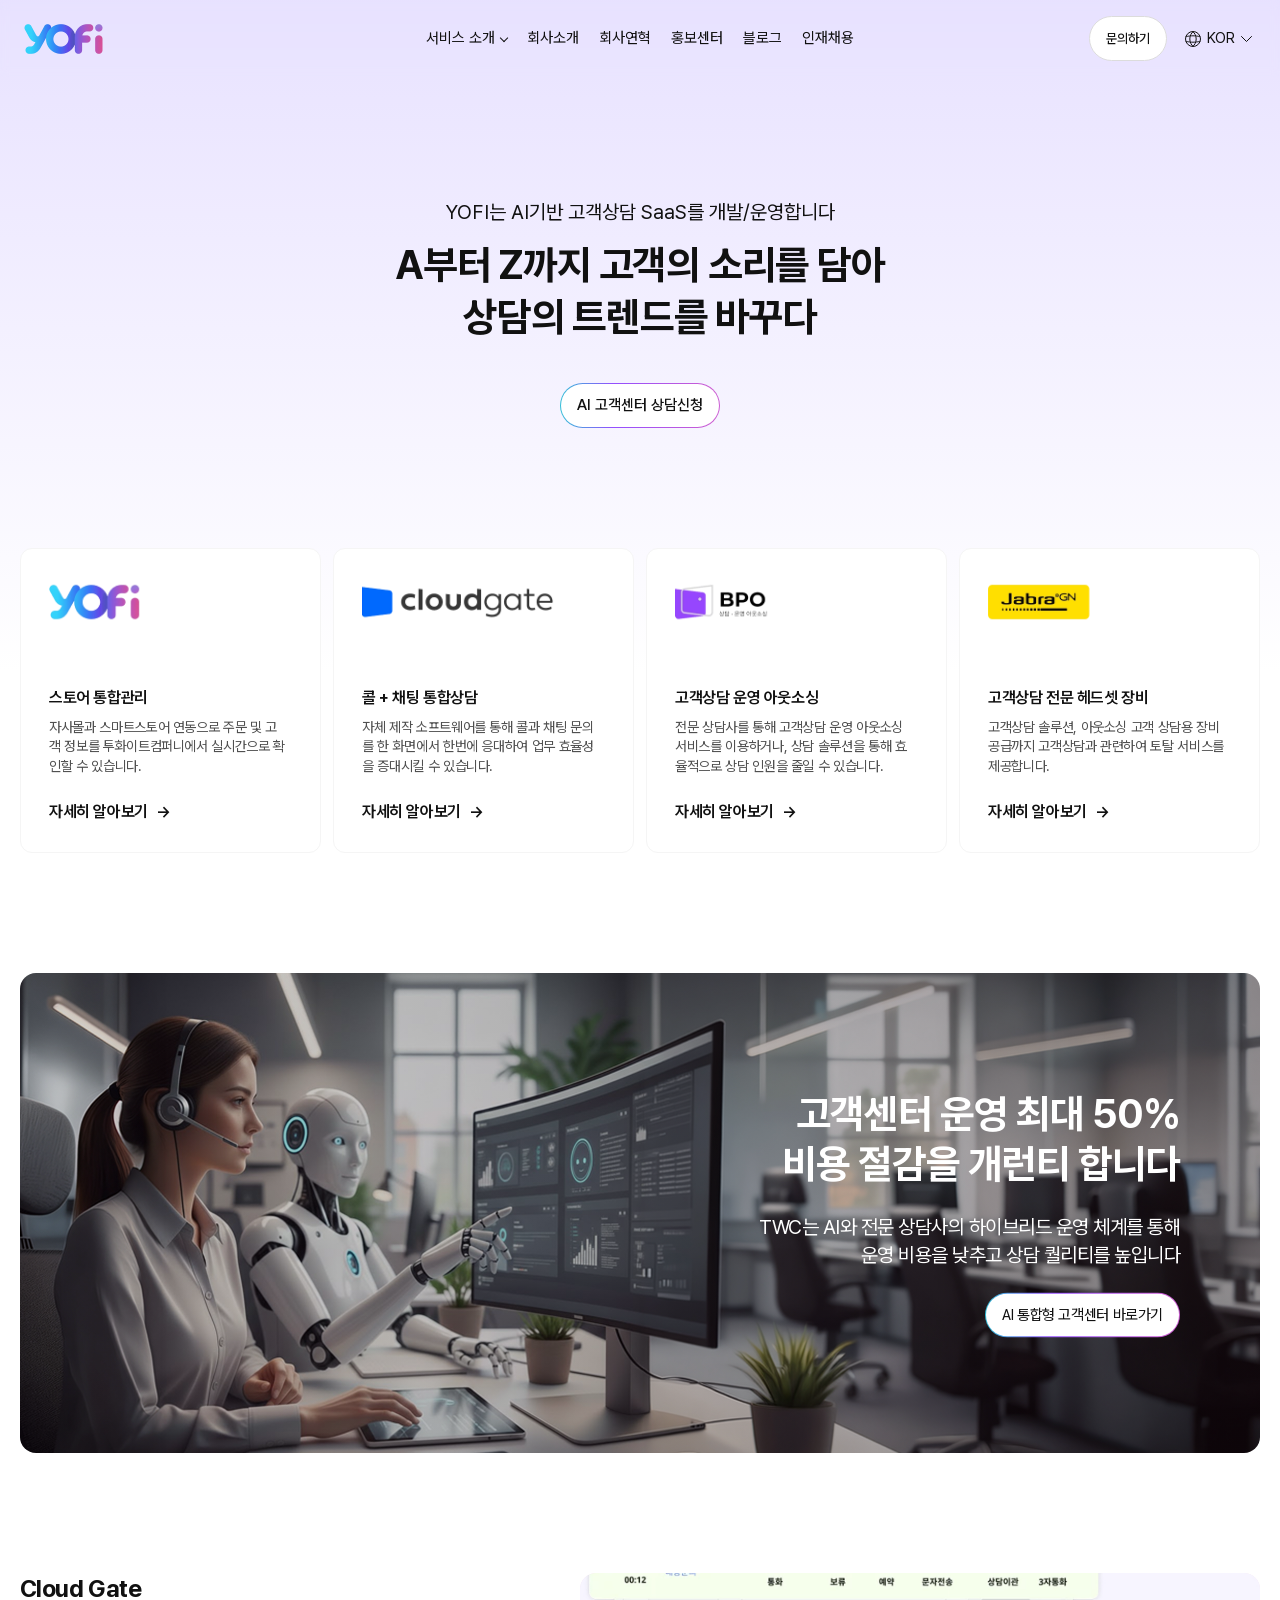
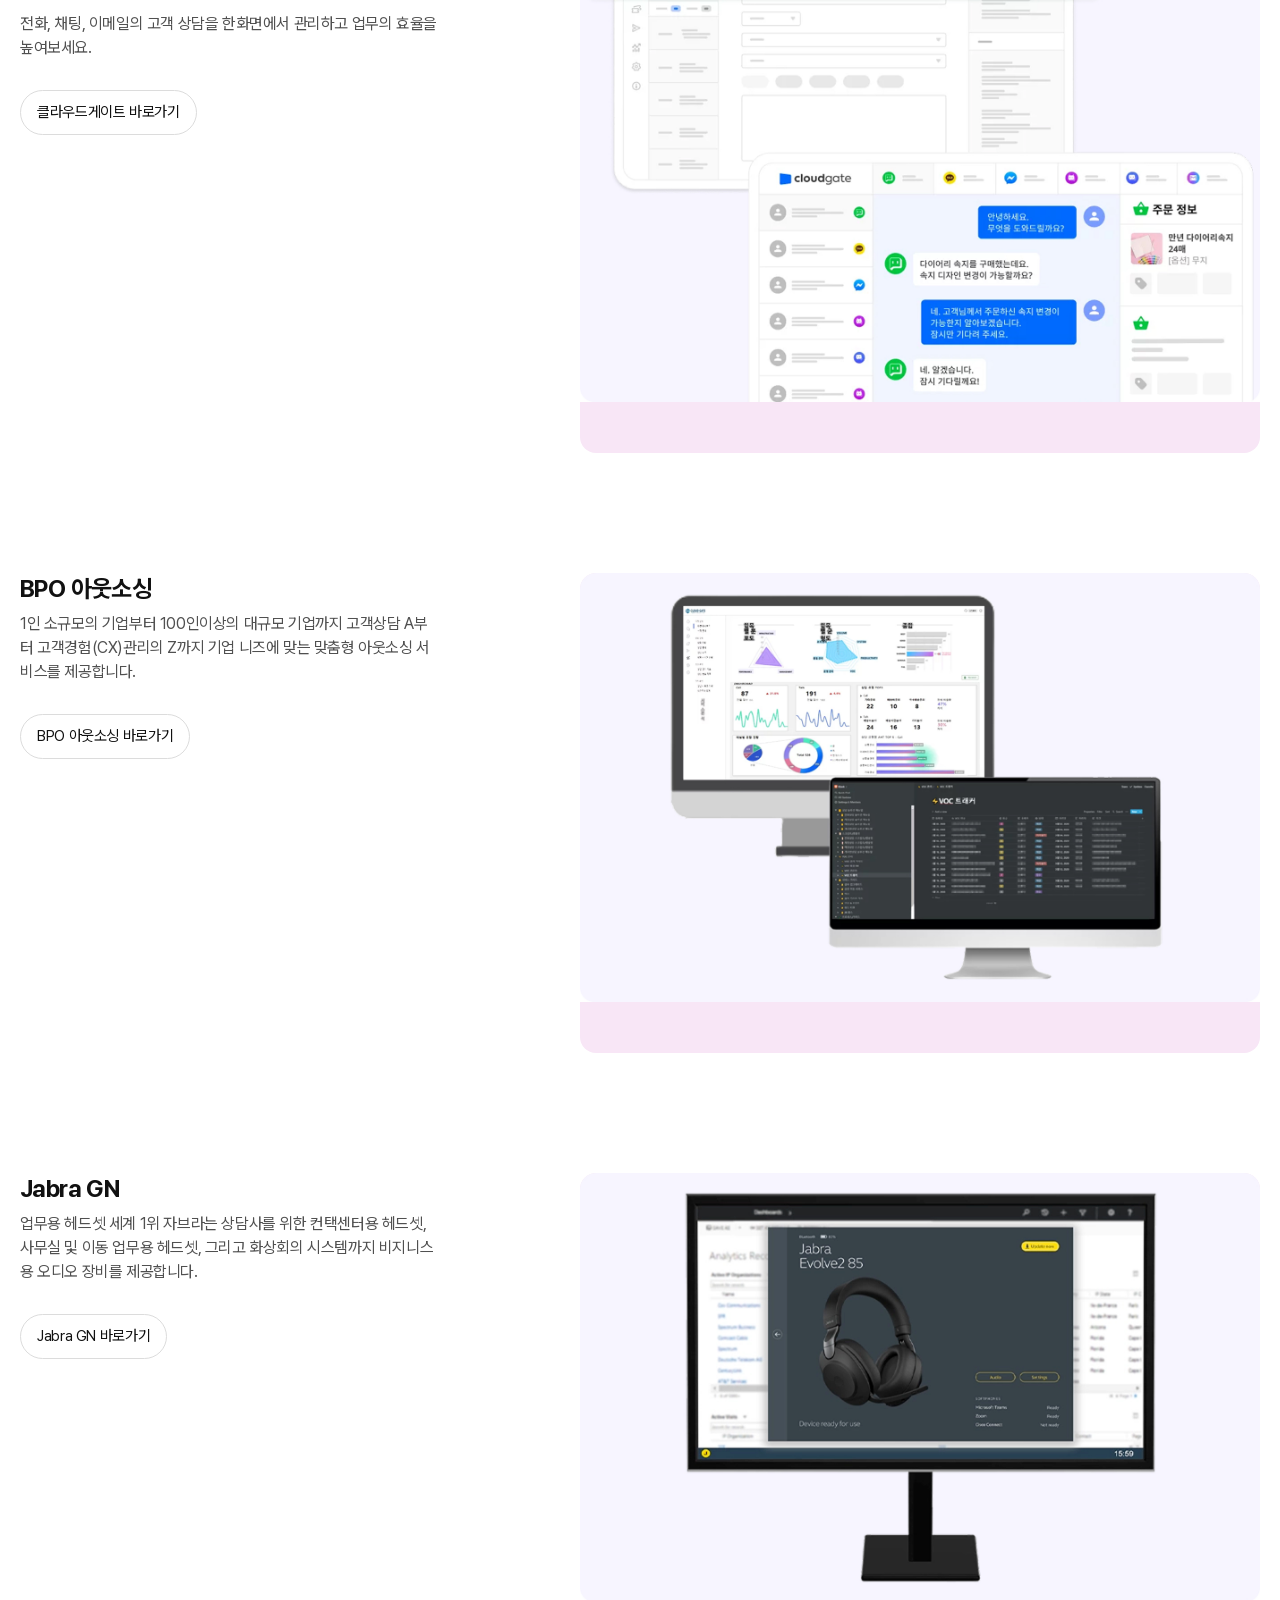
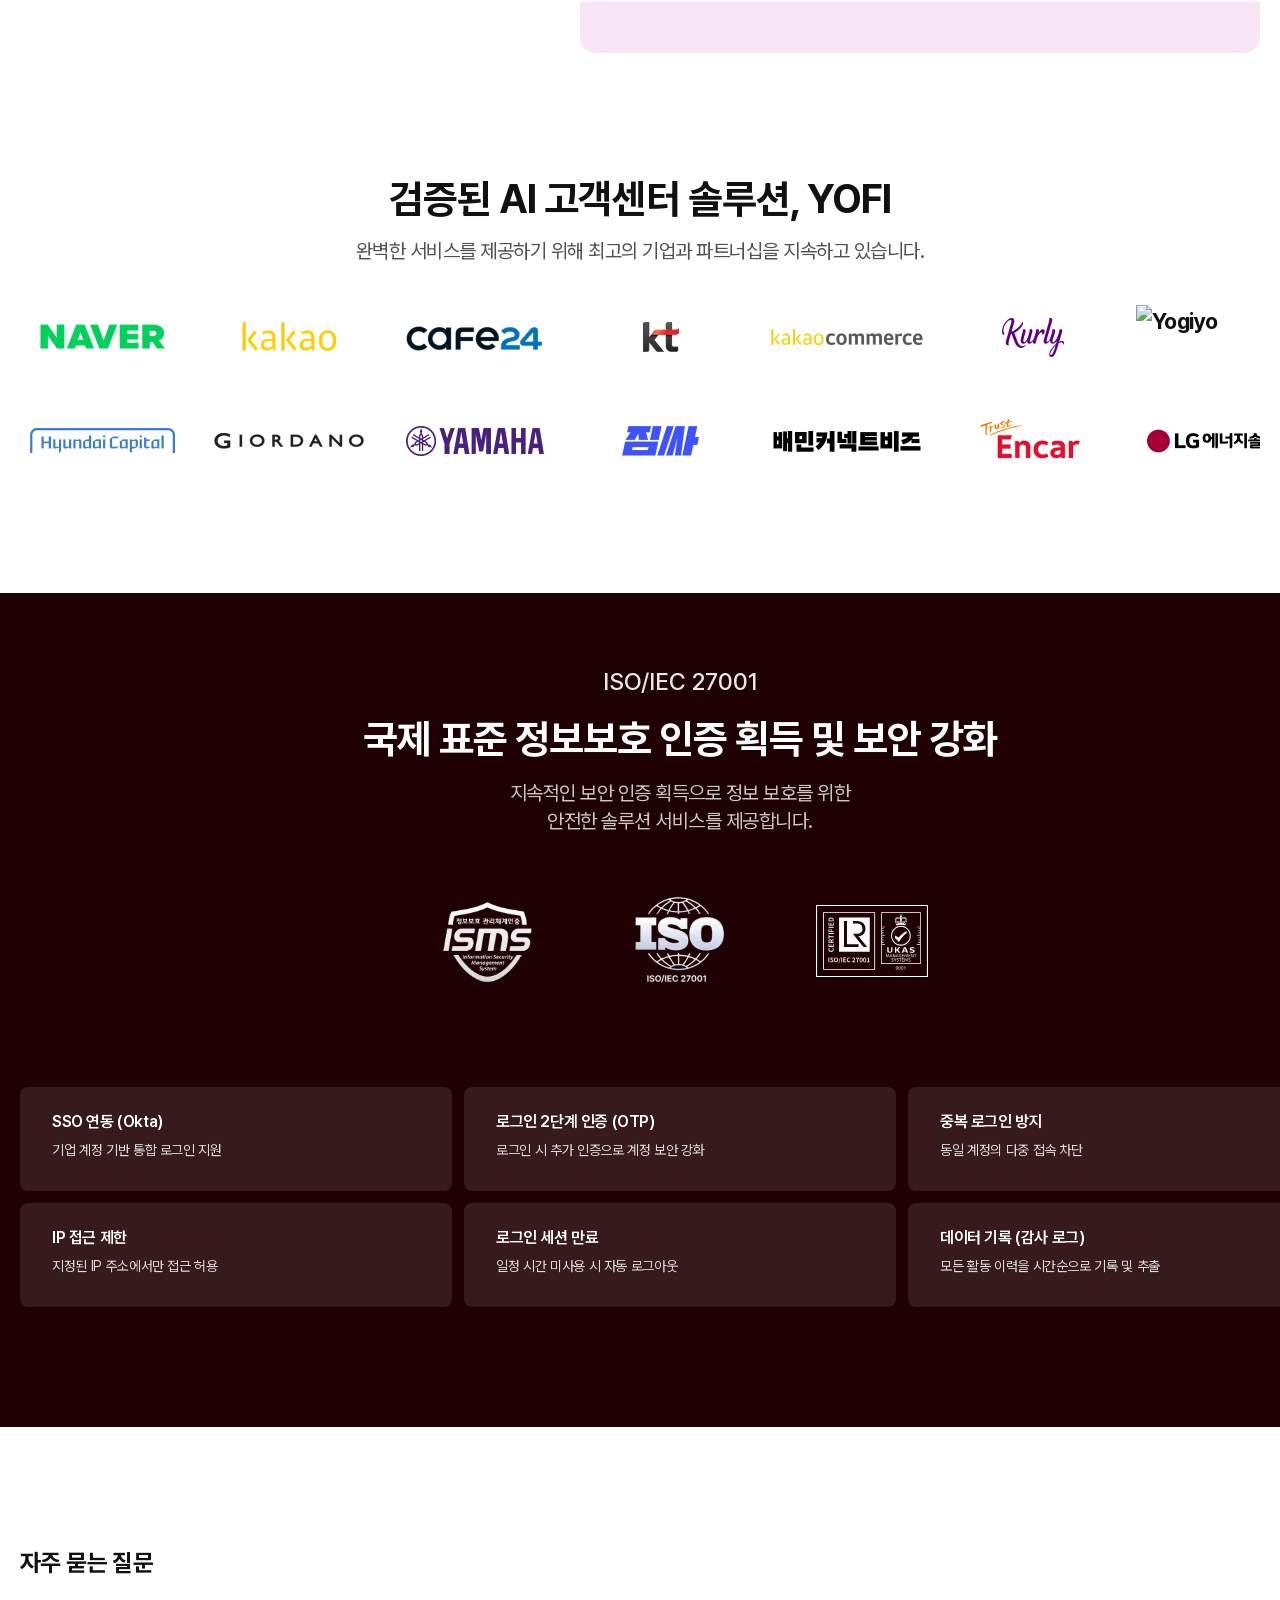
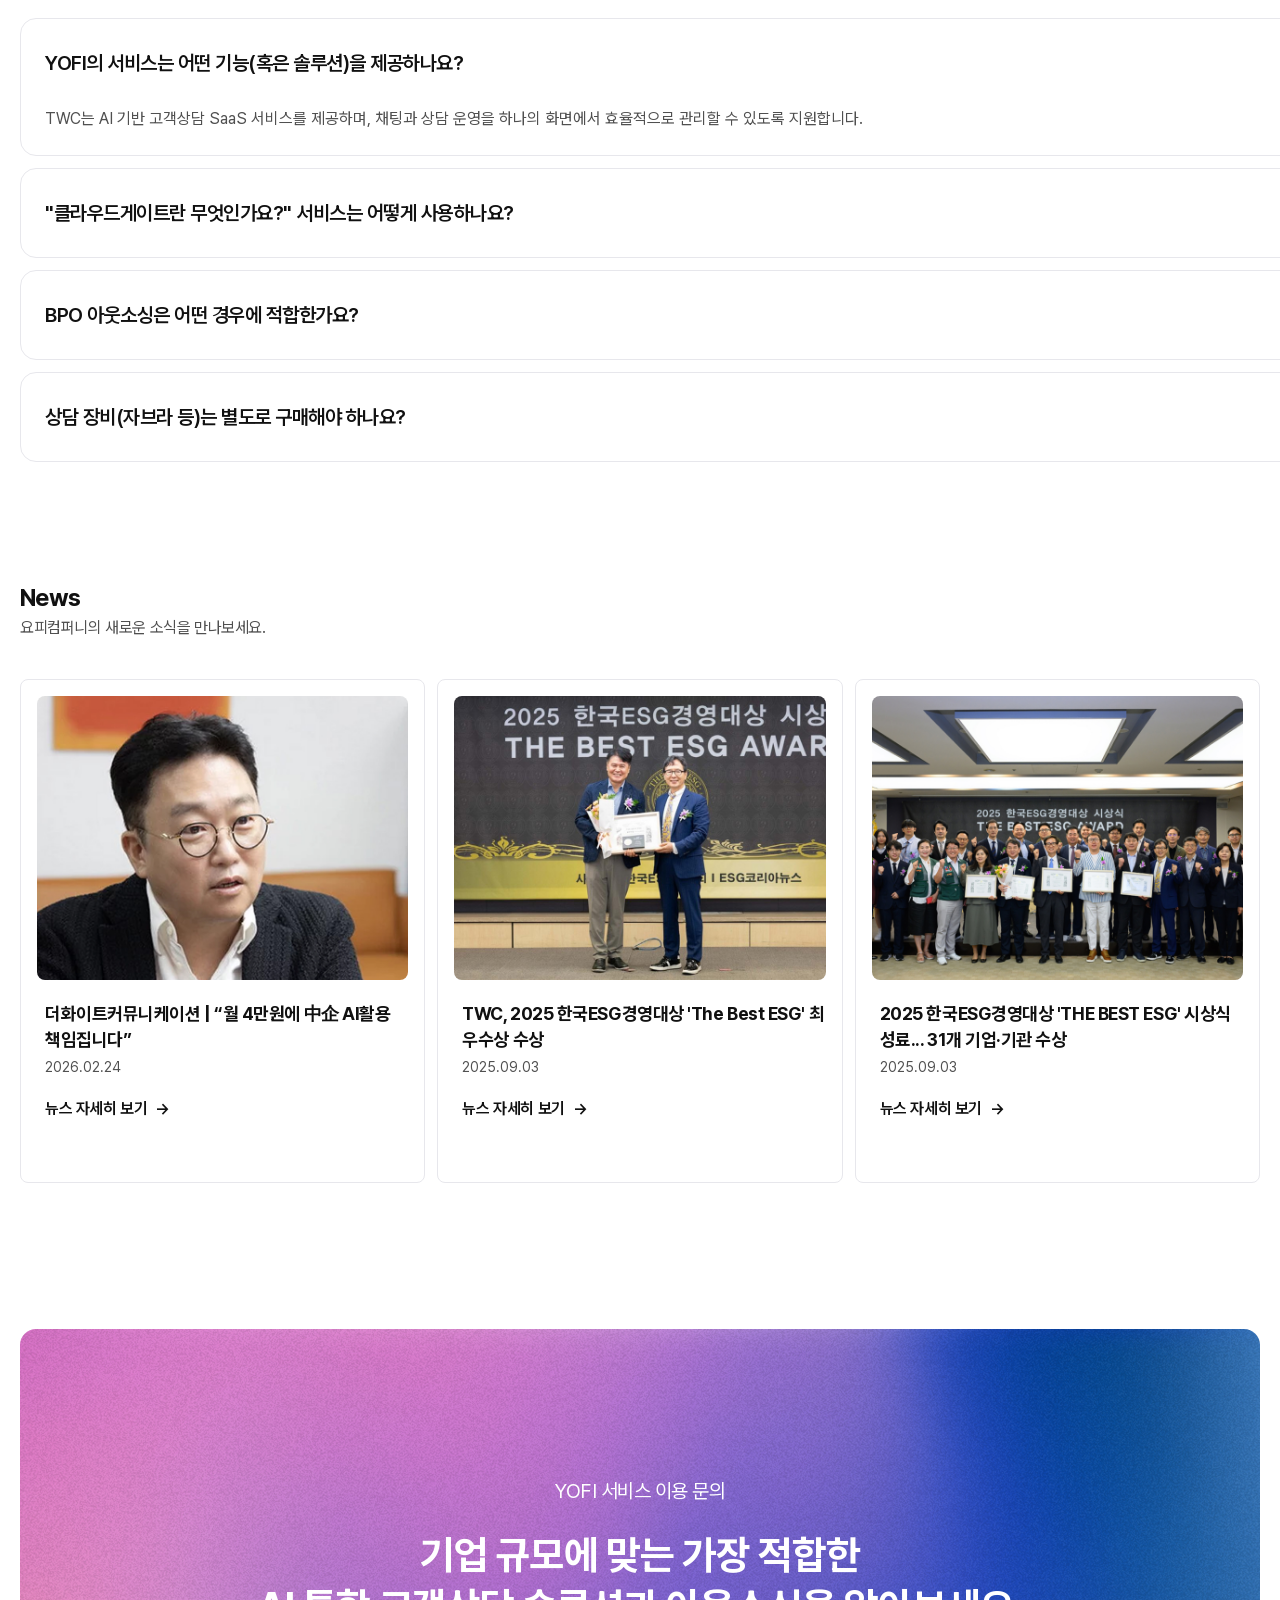
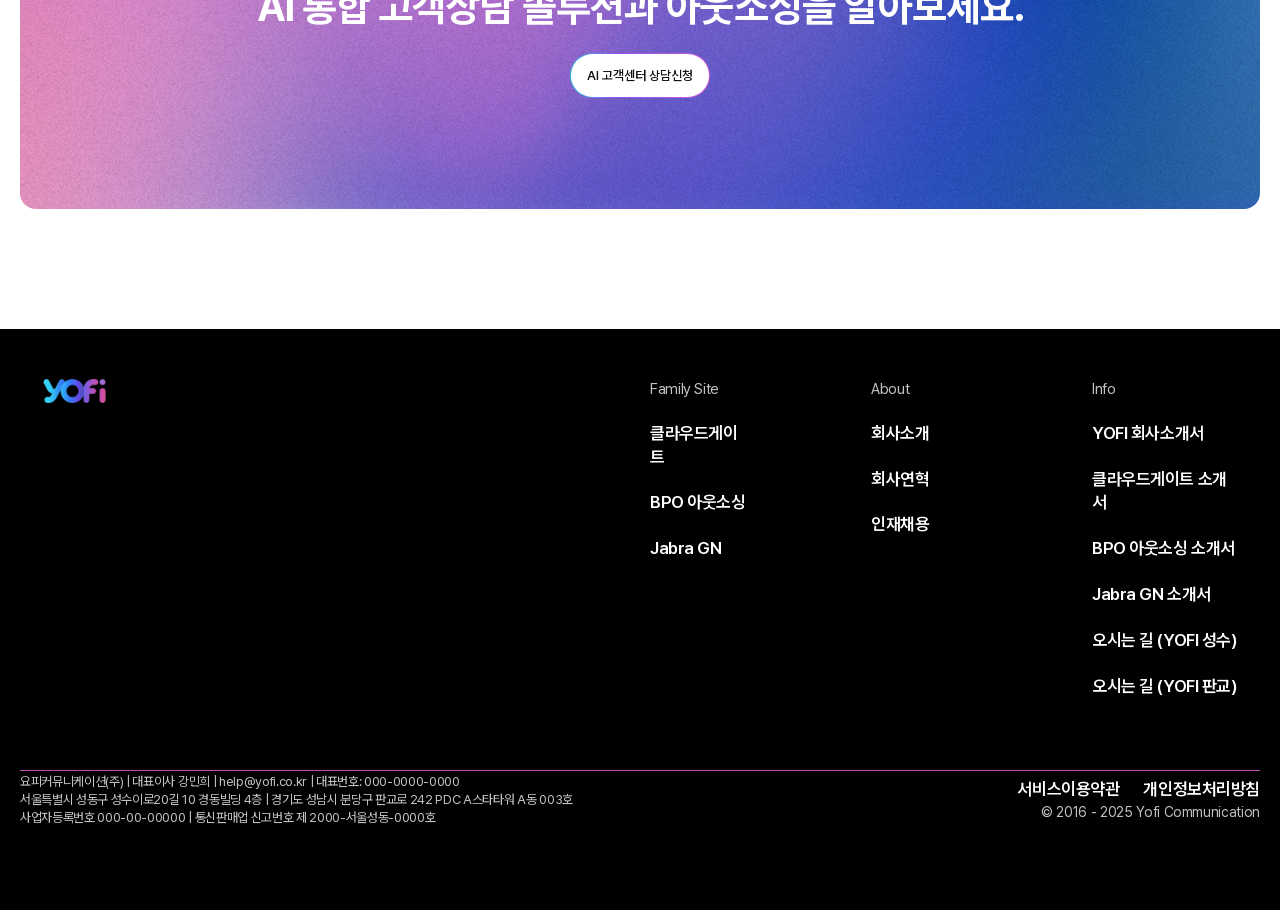
==== html/index.html @ bbae35c4 "Deploy current site" ====
<!doctype html>
<html lang="ko">
  <head>
    <meta charset="utf-8">
    <meta name="viewport" content="width=device-width, initial-scale=1">
    <title>YOFI | AI 기반 고객 상담 SaaS</title>
    <meta
      name="description"
      content="AI 기반 고객 상담 SaaS와 운영 아웃소싱 서비스를 소개하는 YOFI 홈 화면 데스크탑 초안입니다."
    >
    <link rel="stylesheet" href="../css/main.css">
  </head>
  <body class="show-desktop-guide">
  <body>
    <!-- <div class="desktop-guide" aria-hidden="true"></div> -->
    <div class="page-shell">
      <!-- Header -->
      <header class="site-header" data-header>
        <div class="container site-header__inner">
          <a class="site-header__brand" href="#">
            <img src="../assets/images/header/yofi-logo.png" alt="yofi">
          </a>
          <nav class="site-header__nav" aria-label="주요 메뉴">
            <a class="site-header__nav-link site-header__nav-link--has-arrow" href="#services">서비스 소개</a>
            <a href="#company">회사소개</a>
            <a href="#history">회사연혁</a>
            <a href="#news">홍보센터</a>
            <a href="#blog">블로그</a>
            <a href="#recruit">인재채용</a>
          </nav>
          <div class="site-header__actions">
            <a class="button button--ghost" href="#contact">문의하기</a>
            <button class="site-header__lang" type="button" aria-label="언어 선택">
              <span class="site-header__lang-text">KOR</span>
            </button>
            <button class="site-header__menu-toggle" type="button" aria-label="메뉴 열기" data-menu-toggle>
              ☰
            </button>
          </div>
        </div>
      </header>

      <main>
        <!-- Hero -->
        <section class="home-hero">
          <div class="container">
            <div class="home-hero__layout">
              <div class="home-hero__copy">
                <p class="home-hero__lead">YOFI는 AI기반 고객상담 SaaS를 개발/운영합니다</p>
                <h1 class="home-hero__title">A부터 Z까지 고객의 소리를 담아</h1>
                <h1 class="home-hero__title">상담의 트렌드를 바꾸다</h1>
                <div class="home-hero__actions">
                  <a class="button button--hero" href="#contact">AI 고객센터 상담신청</a>
                </div>
              </div>
            </div>
          </div>
        </section>

        <!-- Service Summary -->
        <section class="service-summary" id="services">
          <div class="container">
            <div class="service-grid">
              <article class="card service-card">
                <div class="service-card__brand">
                  <img src="../assets/images/confirm_icons/YOFI_Logo.webp" alt="yofi">
                </div>
                <div class="service-card__body">
                  <div class="service-card__copy">
                    <h2 class="type-title">스토어 통합관리</h2>
                    <p class="type-body text-muted">
                      자사몰과 스마트스토어 연동으로 주문 및 고객 정보를 투화이트컴퍼니에서 실시간으로
                      확인할 수 있습니다.
                    </p>
                  </div>
                  <a class="card-link" href="#">자세히 알아보기</a>
                </div>
              </article>
              <article class="card service-card">
                <div class="service-card__brand">
                  <img src="../assets/images/confirm_icons/CloudGate_Logo.webp" alt="cloudgate">
                </div>
                <div class="service-card__body">
                  <div class="service-card__copy">
                    <h2 class="type-title">콜 + 채팅 통합상담</h2>
                    <p class="type-body text-muted">
                      자체 제작 소프트웨어를 통해 콜과 채팅 문의를 한 화면에서 한번에 응대하여 업무
                      효율성을 증대시킬 수 있습니다.
                    </p>
                  </div>
                  <a class="card-link" href="#">자세히 알아보기</a>
                </div>
              </article>
              <article class="card service-card">
                <div class="service-card__brand">
                  <img src="../assets/images/confirm_icons/BPO_Logo.webp" alt="BPO">
                </div>
                <div class="service-card__body">
                  <div class="service-card__copy">
                    <h2 class="type-title">고객상담 운영 아웃소싱</h2>
                    <p class="type-body text-muted">
                      전문 상담사를 통해 고객상담 운영 아웃소싱 서비스를 이용하거나, 상담 솔루션을 통해
                      효율적으로 상담 인원을 줄일 수 있습니다.
                    </p>
                  </div>
                  <a class="card-link" href="#">자세히 알아보기</a>
                </div>
              </article>
              <article class="card service-card">
                <div class="service-card__brand">
                  <img src="../assets/images/confirm_icons/Jabra_Logo.webp" alt="Jabra GN">
                </div>
                <div class="service-card__body">
                  <div class="service-card__copy">
                    <h2 class="type-title">고객상담 전문 헤드셋 장비</h2>
                    <p class="type-body text-muted">
                      고객상담 솔루션, 아웃소싱 고객 상담용 장비 공급까지 고객상담과 관련하여 토탈
                      서비스를 제공합니다.
                    </p>
                  </div>
                  <a class="card-link" href="#">자세히 알아보기</a>
                </div>
              </article>
            </div>
          </div>
        </section>

        <!-- Main Banner -->
        <section class="section section--tight">
          <div class="container">
            <div class="hero-banner">
              <div class="hero-banner__copy">
                <h2 class="type-heading-2">고객센터 운영 최대 50%<br>비용 절감을 개런티 합니다</h2>
                <p class="type-body">
                  TWC는 AI와 전문 상담사의 하이브리드 운영 체계를 통해<br>
                  운영 비용을 낮추고 상담 퀄리티를 높입니다
                </p>
                <div>
                  <a class="button button--light" href="#contact">AI 통합형 고객센터 바로가기</a>
                </div>
              </div>
            </div>
          </div>
        </section>

        <!-- Solutions -->
        <section class="section" id="company">
          <div class="container">
            <div class="solutions">
              <article class="solution-section">
                <div class="solution-section__content">
                  <h2 class="type-heading-3">Cloud Gate</h2>
                  <p class="type-body text-muted">
                    전화, 채팅, 이메일의 고객 상담을 한화면에서 관리하고 업무의 효율을 높여보세요.
                  </p>
                  <div><a class="button button--ghost" href="#">클라우드게이트 바로가기</a></div>
                </div>
                <div class="solution-section__shot">
                  <img src="../assets/images/contents/Content_CloudGate.jpg" alt="Cloud Gate 솔루션 화면">
                </div>
              </article>

              <article class="solution-section">
                <div class="solution-section__content">
                  <h2 class="type-heading-3">BPO 아웃소싱</h2>
                  <p class="type-body text-muted">
                    1인 소규모의 기업부터 100인이상의 대규모 기업까지 고객상담 A부터 고객경험(CX)관리의 Z까지 기업 니즈에 맞는 맞춤형 아웃소싱 서비스를 제공합니다.
                  </p>
                  <div><a class="button button--ghost" href="#">BPO 아웃소싱 바로가기</a></div>
                </div>
                <div class="solution-section__shot">
                  <img src="../assets/images/contents/Content_BPO.jpg" alt="BPO 아웃소싱 운영 화면">
                </div>
              </article>

              <article class="solution-section">
                <div class="solution-section__content">
                  <h2 class="type-heading-3">Jabra GN</h2>
                  <p class="type-body text-muted">
                    업무용 헤드셋 세계 1위 자브라는 상담사를 위한 컨택센터용 헤드셋, 사무실 및 이동 업무용 헤드셋, 그리고 화상회의 시스템까지 비지니스용 오디오 장비를 제공합니다.
                  </p>
                  <div><a class="button button--ghost" href="#">Jabra GN 바로가기</a></div>
                </div>
                <div class="solution-section__shot">
                  <img src="../assets/images/contents/Content_Jabra.jpg" alt="Jabra GN 제품 화면">
                </div>
              </article>
            </div>
          </div>
        </section>

        <!-- Partners -->
        <section class="section section--tight partners-section" id="history">
          <div class="container">
            <div class="section-heading">
              <h2 class="type-heading-2">검증된 AI 고객센터 솔루션, YOFI</h2>
              <p class="type-body text-muted">완벽한 서비스를 제공하기 위해 최고의 기업과 파트너십을 지속하고 있습니다.</p>
            </div>
            <div class="partners-marquee" aria-label="Partner logos">
              <div class="partners-marquee__row partners-marquee__row--right">
                <div class="partners-marquee__track">
                  <div class="logo-badge"><img src="../assets/images/logo/Naver.png" alt="Naver"></div>
                  <div class="logo-badge"><img src="../assets/images/logo/Kakao.png" alt="Kakao"></div>
                  <div class="logo-badge"><img src="../assets/images/logo/Cafe24.png" alt="Cafe24"></div>
                  <div class="logo-badge"><img src="../assets/images/logo/KT.png" alt="KT"></div>
                  <div class="logo-badge"><img src="../assets/images/logo/Kakao commerce.png" alt="Kakao commerce"></div>
                  <div class="logo-badge"><img src="../assets/images/logo/Kurly.png" alt="Kurly"></div>
                  <div class="logo-badge"><img src="../assets/images/logo/Yogiyo.png" alt="Yogiyo"></div>
                  <div class="logo-badge"><img src="../assets/images/logo/Manyo.png" alt="Manyo"></div>
                  <div class="logo-badge"><img src="../assets/images/logo/Naver.png" alt="" aria-hidden="true"></div>
                  <div class="logo-badge"><img src="../assets/images/logo/Kakao.png" alt="" aria-hidden="true"></div>
                  <div class="logo-badge"><img src="../assets/images/logo/Cafe24.png" alt="" aria-hidden="true"></div>
                  <div class="logo-badge"><img src="../assets/images/logo/KT.png" alt="" aria-hidden="true"></div>
                  <div class="logo-badge"><img src="../assets/images/logo/Kakao commerce.png" alt="" aria-hidden="true"></div>
                  <div class="logo-badge"><img src="../assets/images/logo/Kurly.png" alt="" aria-hidden="true"></div>
                  <div class="logo-badge"><img src="../assets/images/logo/Yogiyo.png" alt="" aria-hidden="true"></div>
                  <div class="logo-badge"><img src="../assets/images/logo/Manyo.png" alt="" aria-hidden="true"></div>
                </div>
              </div>
              <div class="partners-marquee__row partners-marquee__row--left">
                <div class="partners-marquee__track">
                  <div class="logo-badge"><img src="../assets/images/logo/Hyundai.png" alt="Hyundai"></div>
                  <div class="logo-badge"><img src="../assets/images/logo/Giordano.png" alt="Giordano"></div>
                  <div class="logo-badge"><img src="../assets/images/logo/Yamaha.png" alt="Yamaha"></div>
                  <div class="logo-badge"><img src="../assets/images/logo/Jimssa.png" alt="Jimssa"></div>
                  <div class="logo-badge"><img src="../assets/images/logo/Bemin.png" alt="Bemin"></div>
                  <div class="logo-badge"><img src="../assets/images/logo/Encar.png" alt="Encar"></div>
                  <div class="logo-badge"><img src="../assets/images/logo/LG.png" alt="LG"></div>
                  <div class="logo-badge"><img src="../assets/images/logo/Skinfood.png" alt="Skinfood"></div>
                  <div class="logo-badge"><img src="../assets/images/logo/Hyundai.png" alt="" aria-hidden="true"></div>
                  <div class="logo-badge"><img src="../assets/images/logo/Giordano.png" alt="" aria-hidden="true"></div>
                  <div class="logo-badge"><img src="../assets/images/logo/Yamaha.png" alt="" aria-hidden="true"></div>
                  <div class="logo-badge"><img src="../assets/images/logo/Jimssa.png" alt="" aria-hidden="true"></div>
                  <div class="logo-badge"><img src="../assets/images/logo/Bemin.png" alt="" aria-hidden="true"></div>
                  <div class="logo-badge"><img src="../assets/images/logo/Encar.png" alt="" aria-hidden="true"></div>
                  <div class="logo-badge"><img src="../assets/images/logo/LG.png" alt="" aria-hidden="true"></div>
                  <div class="logo-badge"><img src="../assets/images/logo/Skinfood.png" alt="" aria-hidden="true"></div>
                </div>
              </div>
            </div>
          </div>
        </section>

        <!-- Security -->
        <section class="section section--dark security-section">
          <div class="container security-layout">
            <div class="section-heading">
              <span class="eyebrow">ISO/IEC 27001</span>
              <h2 class="type-heading-2">국제 표준 정보보호 인증 획득 및 보안 강화</h2>
              <p class="type-body">지속적인 보안 인증 획득으로 정보 보호를 위한<br>안전한 솔루션 서비스를 제공합니다.</p>
            </div>
            <div class="security-certifications" aria-label="Security certifications">
              <img src="../assets/images/assesment/ISMS_Logo.svg" alt="ISMS">
              <img src="../assets/images/assesment/ISO_Logo.png" alt="ISO/IEC 27001">
              <img src="../assets/images/assesment/UKAS_Logo.svg" alt="UKAS">
            </div>
            <div class="security-grid">
              <article class="security-item">
                <h3 class="type-title">SSO 연동 (Okta)</h3>
                <p class="type-caption">기업 계정 기반 통합 로그인 지원</p>
              </article>
              <article class="security-item">
                <h3 class="type-title">로그인 2단계 인증 (OTP)</h3>
                <p class="type-caption">로그인 시 추가 인증으로 계정 보안 강화</p>
              </article>
              <article class="security-item">
                <h3 class="type-title">중복 로그인 방지</h3>
                <p class="type-caption">동일 계정의 다중 접속 차단</p>
              </article>
              <article class="security-item">
                <h3 class="type-title">IP 접근 제한</h3>
                <p class="type-caption">지정된 IP 주소에서만 접근 허용</p>
              </article>
              <article class="security-item">
                <h3 class="type-title">로그인 세션 만료</h3>
                <p class="type-caption">일정 시간 미사용 시 자동 로그아웃</p>
              </article>
              <article class="security-item">
                <h3 class="type-title">데이터 기록 (감사 로그)</h3>
                <p class="type-caption">모든 활동 이력을 시간순으로 기록 및 추출</p>
              </article>
            </div>
          </div>
        </section>

        <!-- FAQ -->
        <section class="section" id="blog">
          <div class="container">
            <div class="section-heading">
              <h2 class="type-heading-2">자주 묻는 질문</h2>
            </div>
            <div class="faq-list" data-faq-list>
              <article class="faq-item is-open">
                <button class="faq-item__button" type="button" aria-expanded="true">
                  YOFI의 서비스는 어떤 기능(혹은 솔루션)을 제공하나요?
                  <span class="faq-item__icon">⌄</span>
                </button>
                <div class="faq-item__content">
                  <div class="faq-item__content-inner">
                    <p>
                      TWC는 AI 기반 고객상담 SaaS 서비스를 제공하며, 채팅과 상담 운영을 하나의 화면에서
                      효율적으로 관리할 수 있도록 지원합니다.
                    </p>
                  </div>
                </div>
              </article>
              <article class="faq-item">
                <button class="faq-item__button" type="button" aria-expanded="false">
                  "클라우드게이트란 무엇인가요?" 서비스는 어떻게 사용하나요?
                  <span class="faq-item__icon">⌄</span>
                </button>
                <div class="faq-item__content">
                  <div class="faq-item__content-inner">
                    <p>
                      다양한 채널로 들어오는 고객 문의를 통합하고, 상담 히스토리를 이어서 관리할 수 있는
                      고객 상담 솔루션입니다.
                    </p>
                  </div>
                </div>
              </article>
              <article class="faq-item">
                <button class="faq-item__button" type="button" aria-expanded="false">
                  BPO 아웃소싱은 어떤 경우에 적합한가요?
                  <span class="faq-item__icon">⌄</span>
                </button>
                <div class="faq-item__content">
                  <div class="faq-item__content-inner">
                    <p>
                      직접 상담팀을 운영하기 어려운 기업이나, 특정 시즌에 상담량이 급증하는 브랜드에
                      적합한 운영 대행 서비스입니다.
                    </p>
                  </div>
                </div>
              </article>
              <article class="faq-item">
                <button class="faq-item__button" type="button" aria-expanded="false">
                  상담 장비(자브라 등)는 별도로 구매해야 하나요?
                  <span class="faq-item__icon">⌄</span>
                </button>
                <div class="faq-item__content">
                  <div class="faq-item__content-inner">
                    <p>
                      상담 환경에 맞춘 장비 제안부터 공급까지 함께 검토할 수 있으며, 실제 에셋과 제품군은
                      추후 교체 가능합니다.
                    </p>
                  </div>
                </div>
              </article>
            </div>
          </div>
        </section>

        <!-- News -->
        <section class="section" id="news">
          <div class="container">
            <div class="section-heading">
              <span class="eyebrow">News</span>
              <p class="type-body text-muted">요피컴퍼니의 새로운 소식을 만나보세요.</p>
            </div>
            <div class="news-grid">
              <article class="card news-card">
                <div class="news-card__media">
                  <img src="../assets/images/news/News_01.jpg" alt="디화이트커뮤니케이션 임원 인터뷰">
                </div>
                <div class="news-card__copy">
                  <h3 class="type-title">더화이트커뮤니케이션 | “월 4만원에 中企 AI활용 책임집니다”</h3>
                  <p class="type-caption">2026.02.24</p>
                  <a class="card-link" href="#">뉴스 자세히 보기</a>
                </div>
              </article>
              <article class="card news-card">
                <div class="news-card__media">
                  <img src="../assets/images/news/News_02.jpg" alt="The Best ESG 최우수상 수상">
                </div>
                <div class="news-card__copy">
                  <h3 class="type-title">TWC, 2025 한국ESG경영대상 'The Best ESG' 최우수상 수상</h3>
                  <p class="type-caption">2025.09.03</p>
                  <a class="card-link" href="#">뉴스 자세히 보기</a>
                </div>
              </article>
              <article class="card news-card">
                <div class="news-card__media">
                  <img src="../assets/images/news/News_03.jpg" alt="THE BEST ESG 시상식 단체 사진">
                </div>
                <div class="news-card__copy">
                  <h3 class="type-title">2025 한국ESG경영대상 'THE BEST ESG' 시상식 성료... 31개 기업·기관 수상</h3>
                  <p class="type-caption">2025.09.03</p>
                  <a class="card-link" href="#">뉴스 자세히 보기</a>
                </div>
              </article>
            </div>
          </div>
        </section>

        <!-- Contact Banner -->
        <section class="section section--tight" id="contact">
          <div class="container">
            <div class="cta-banner">
              <div class="cta-banner__layout">
                <div class="stack-sm">
                  <span class="eyebrow">YOFI 서비스 이용 문의</span>
                  <h2 class="type-heading-2">기업 규모에 맞는 가장 적합한<br>AI 통합 고객상담 솔루션과 아웃소싱을 알아보세요.</h2>
                </div>
                <a class="button button--light" href="mailto:help@yofi.co.kr">AI 고객센터 상담신청</a>
              </div>
            </div>
          </div>
        </section>
      </main>

      <!-- Footer -->
      <footer class="site-footer">
        <div class="container">
          <div class="site-footer__top">
            <div class="stack-md">
              <a class="site-footer__brand" href="#">
                <img src="../assets/images/header/yofi-logo.png" alt="yofi">
              </a>
            </div>
            <div class="site-footer__nav-group">
              <div class="site-footer__nav">
                <h3>Family Site</h3>
                <a href="#">클라우드게이트</a>
                <a href="#">BPO 아웃소싱</a>
                <a href="#">Jabra GN</a>
              </div>
              <div class="site-footer__nav">
                <h3>About</h3>
                <a href="#">회사소개</a>
                <a href="#">회사연혁</a>
                <a href="#">인재채용</a>
              </div>
              <div class="site-footer__nav">
                <h3>Info</h3>
                <a href="#">YOFI 회사소개서</a>
                <a href="#">클라우드게이트 소개서</a>
                <a href="#">BPO 아웃소싱 소개서</a>
                <a href="#">Jabra GN 소개서</a>
                <a href="#">오시는 길 (YOFI 성수)</a>
                <a href="#">오시는 길 (YOFI 판교)</a>
              </div>
            </div>
          </div>
          <div class="site-footer__bottom">
            <p class="site-footer__company">
              요피커뮤니케이션(주) | 대표이사 강민희 | help@yofi.co.kr | 대표번호: 000-0000-0000<br>
              서울특별시 성동구 성수이로20길 10 경동빌딩 4층 | 경기도 성남시 분당구 판교로 242 PDC A스타타워 A동 003호<br>
              사업자등록번호 000-00-00000 | 통신판매업 신고번호 제 2000-서울성동-0000호
            </p>
            <div class="site-footer__legal">
              <nav class="site-footer__policy" aria-label="푸터 정책">
                <a href="#">서비스이용약관</a>
                <a href="#">개인정보처리방침</a>
              </nav>
              <p>© 2016 - 2025 Yofi Communication</p>
            </div>
          </div>
        </div>
      </footer>
    </div>

    <script type="module" src="../js/main.js"></script>
  </body>
</html>
---- css/main.css ----
@import url("./base/reset.css");
@import url("./base/typography.css");
@import url("./common.css");
@import url("./layout/container.css");
@import url("./layout/header.css");
@import url("./layout/footer.css");
@import url("./components/button.css");
@import url("./components/card.css");
@import url("./components/service-card.css");
@import url("./components/news-card.css");
@import url("./components/faq.css");
@import url("./components/banner.css");
@import url("./components/logo-badge.css");
@import url("./pages/home.css");
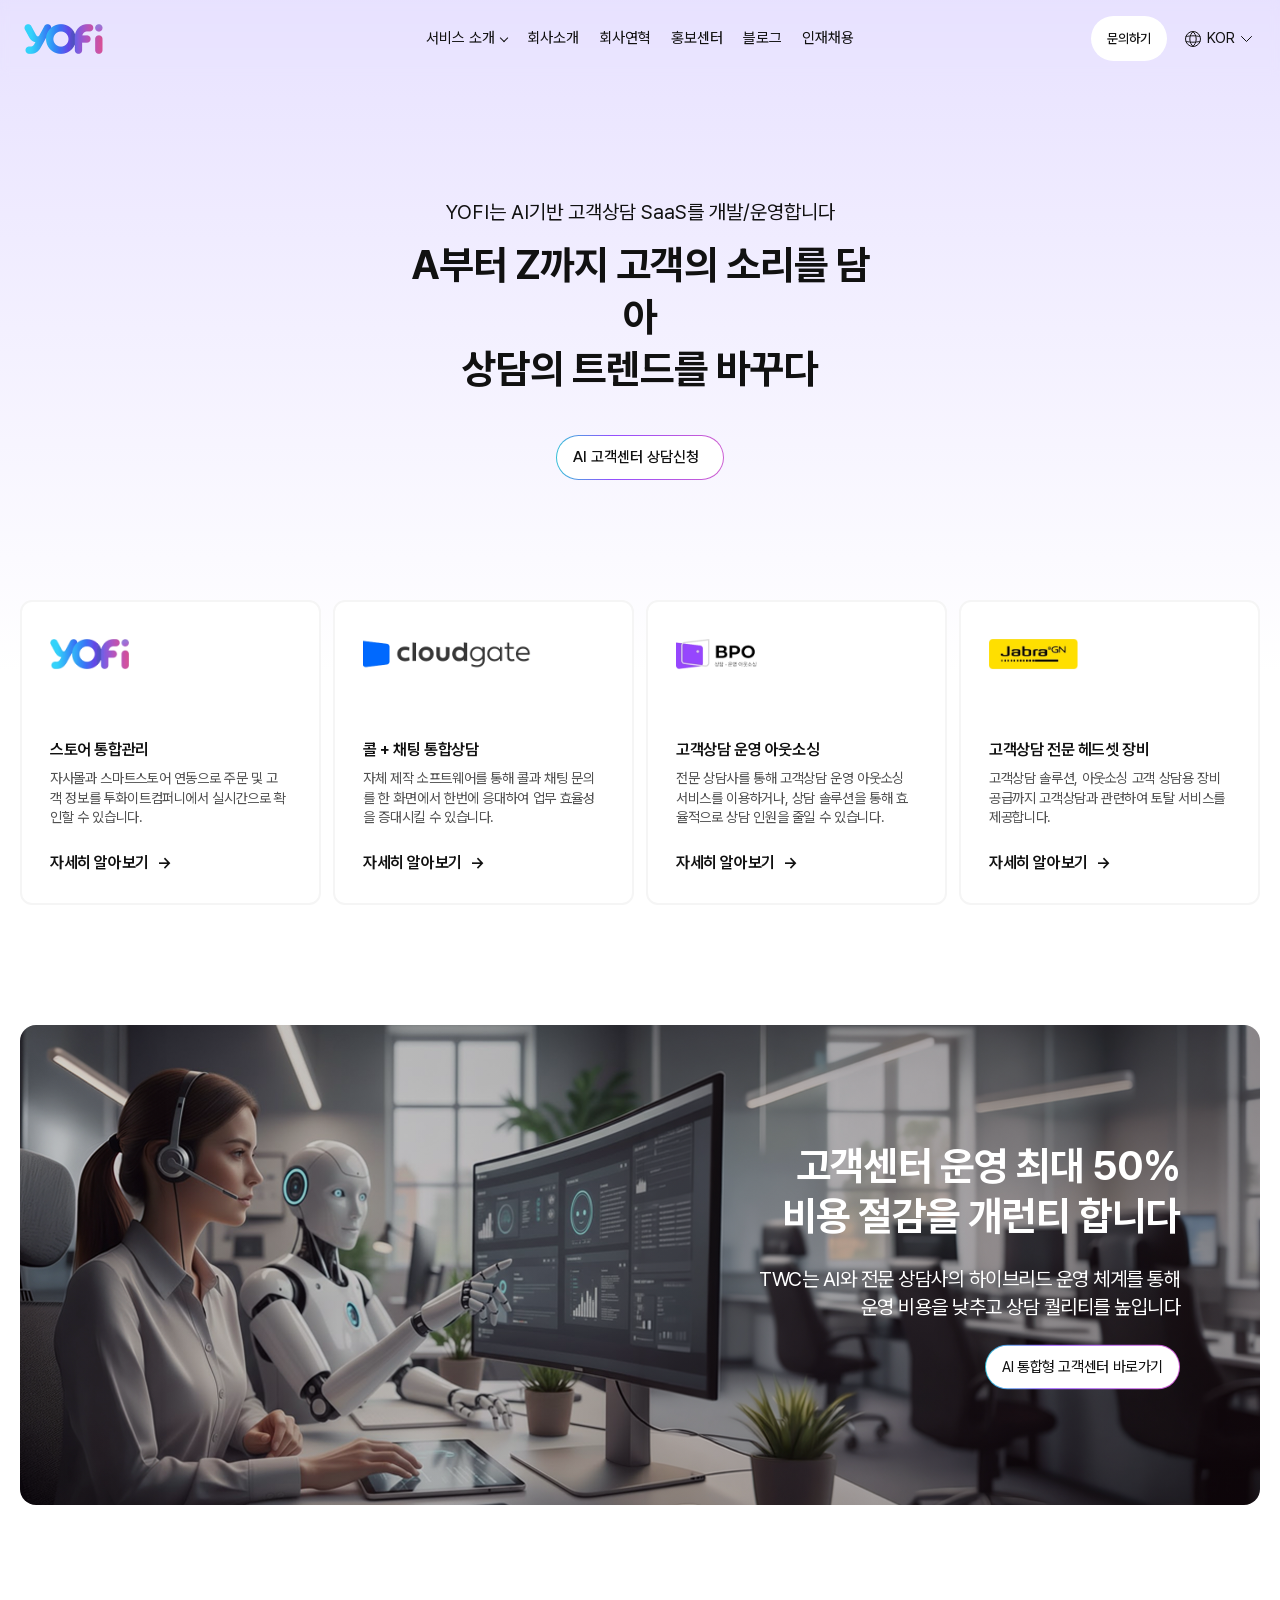
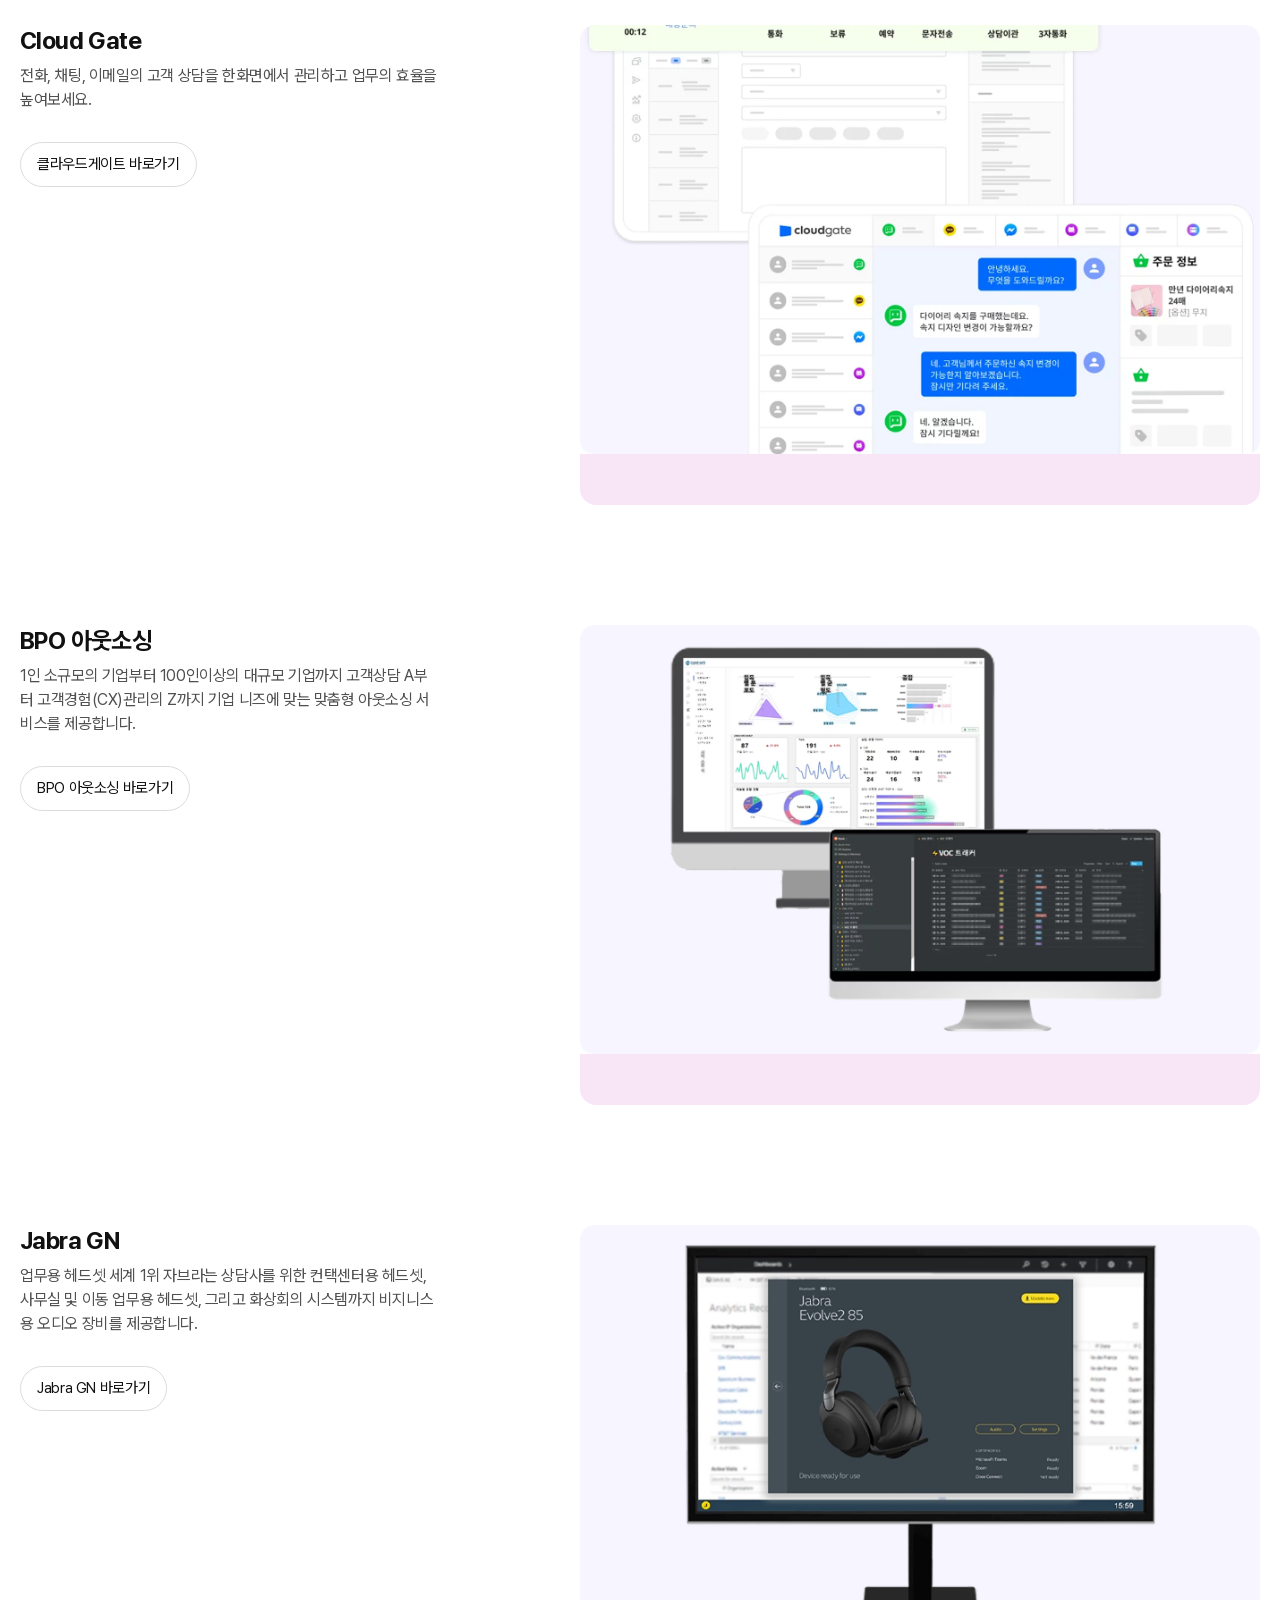
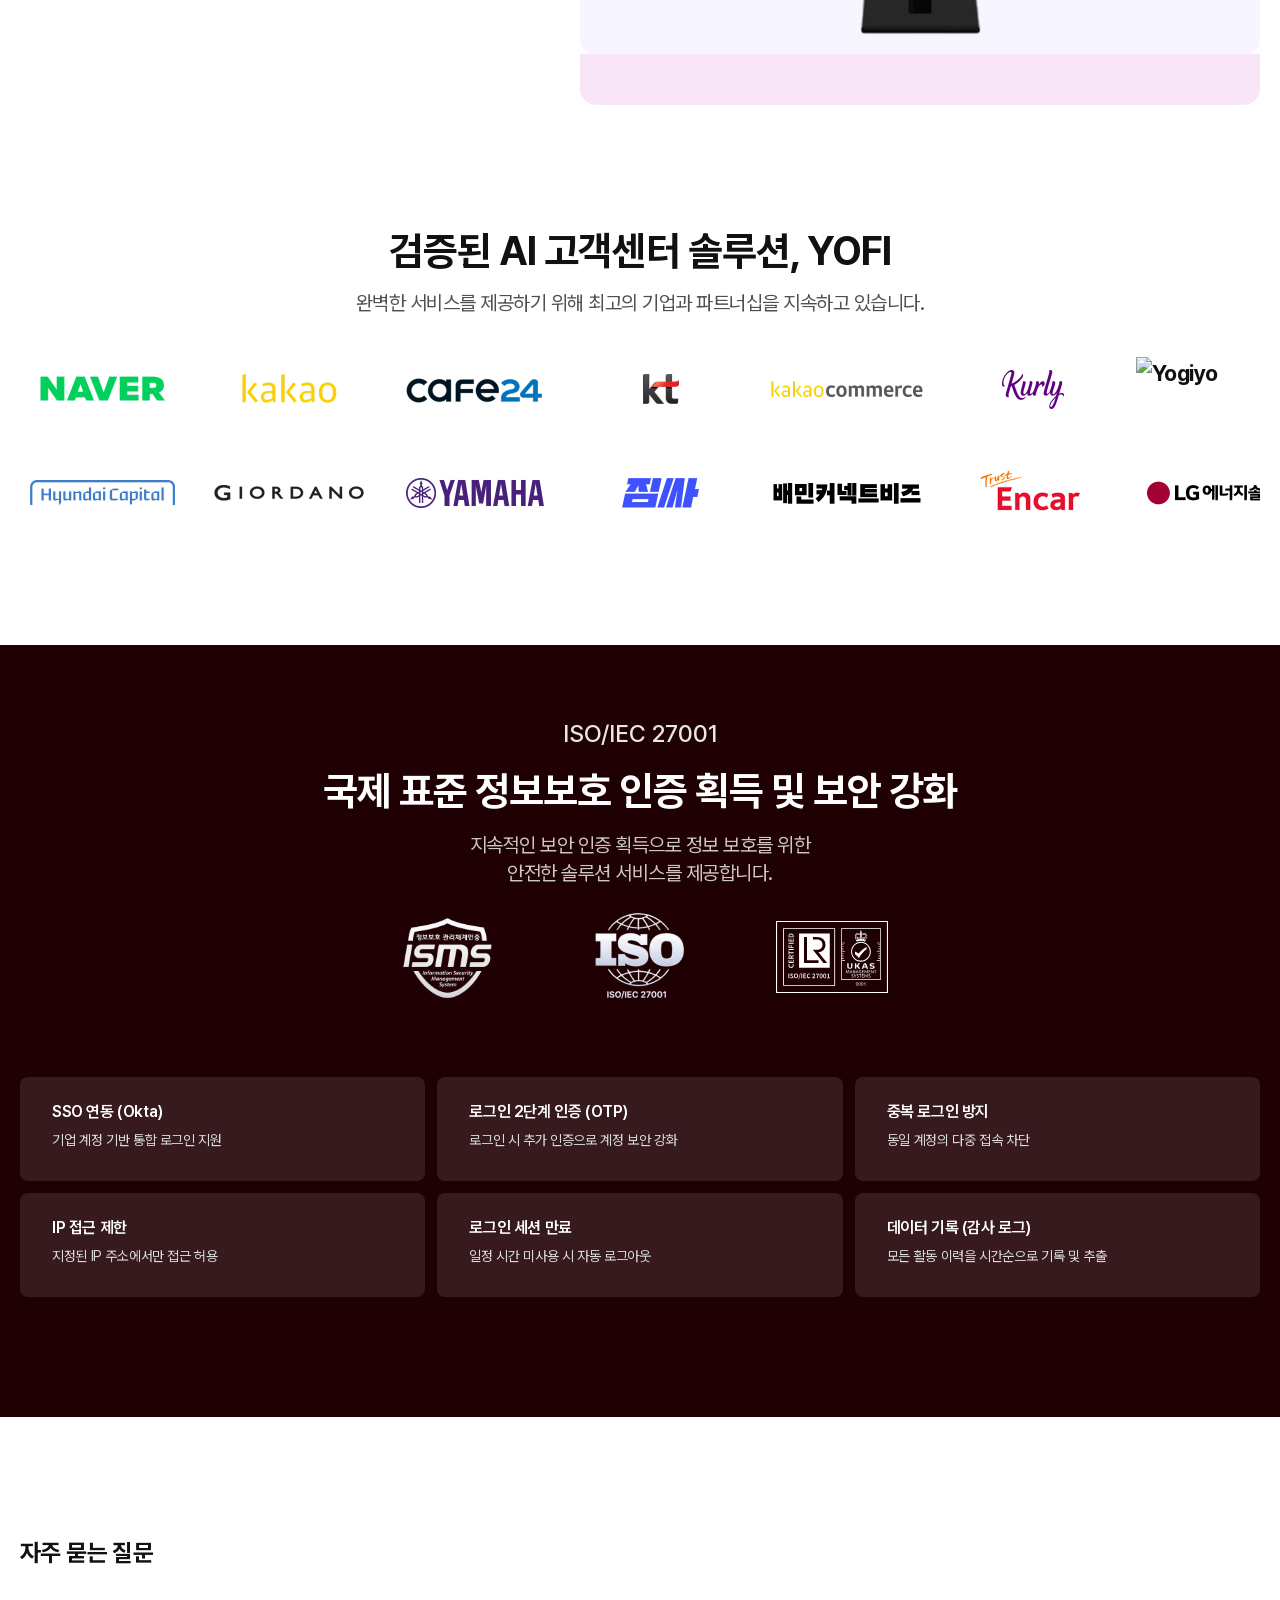
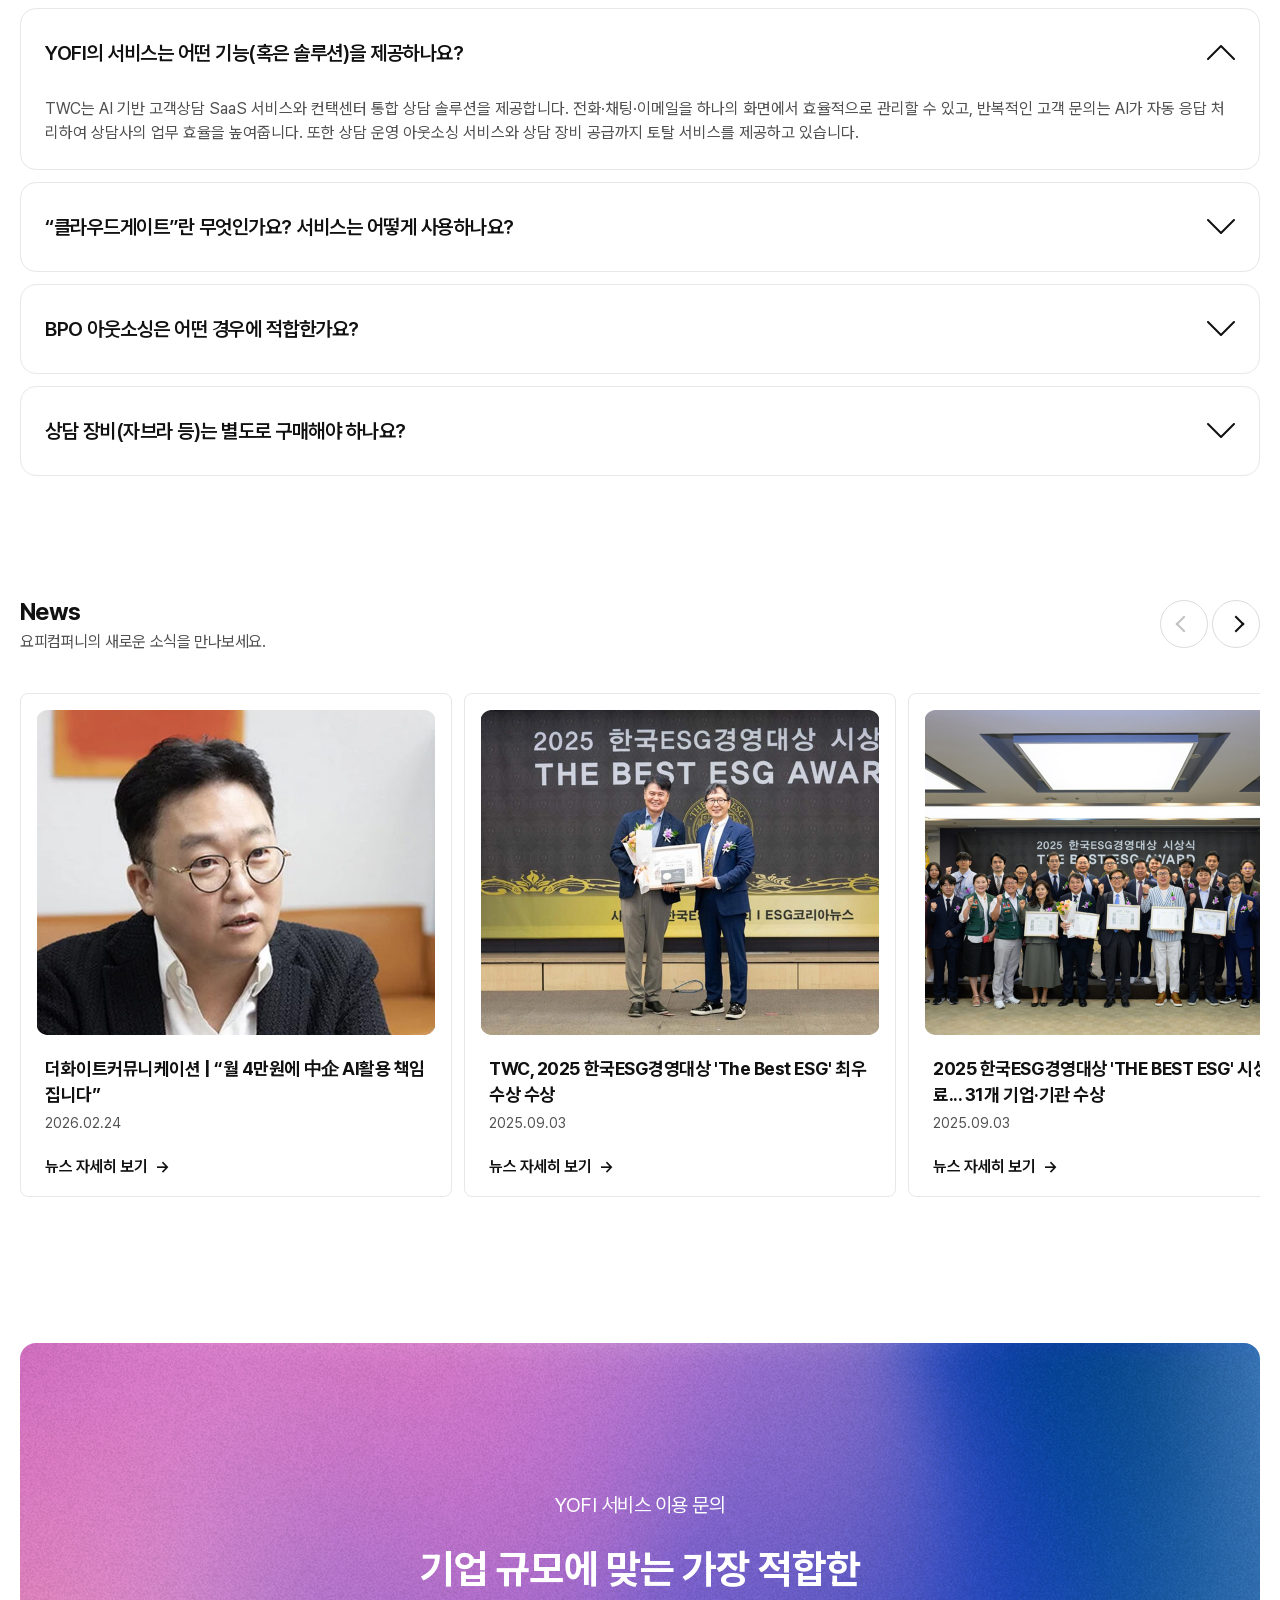
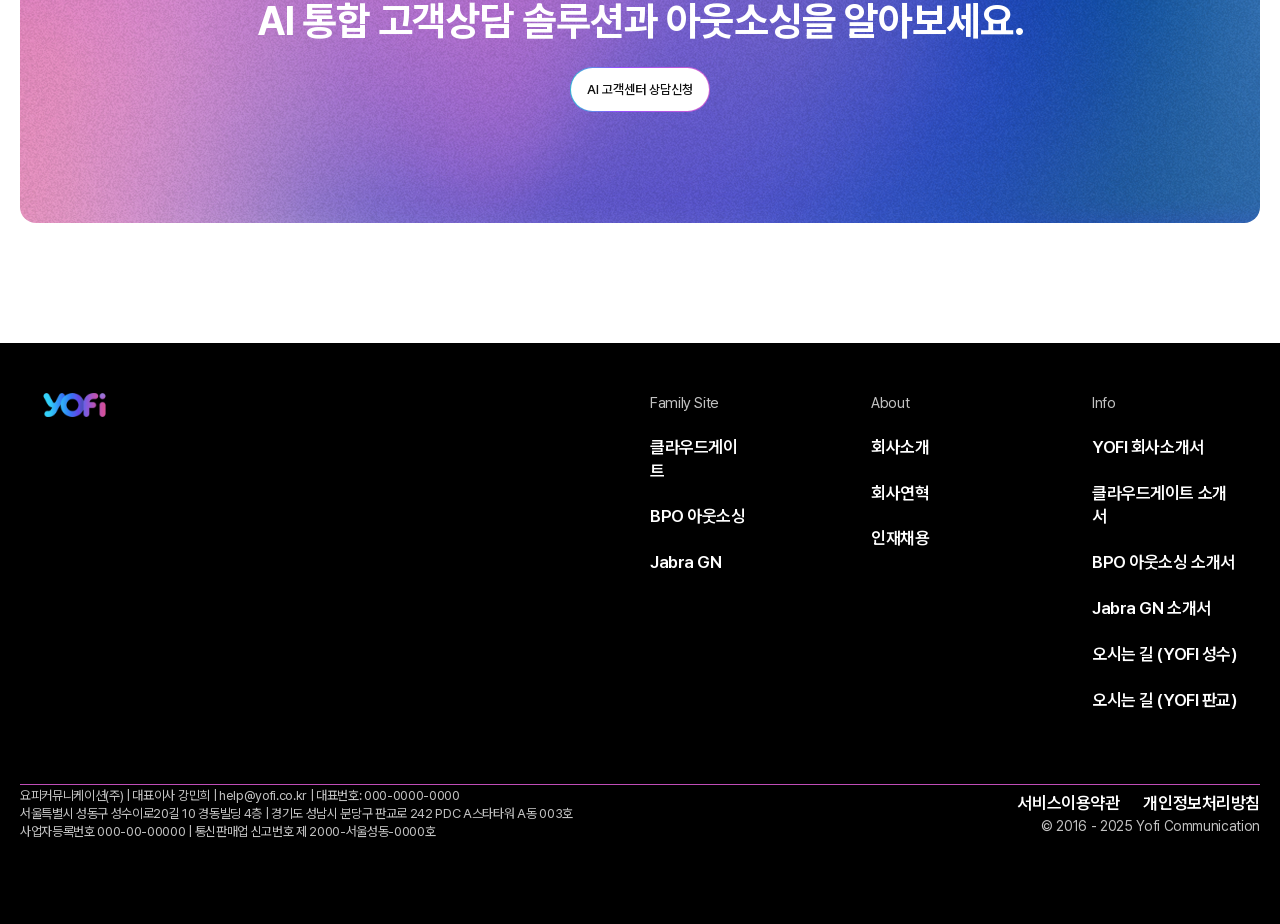
==== commit 04f1da19: "Adjust responsive layouts for tablet and desktop views" ====
--- a/html/index.html
+++ b/html/index.html
@@ -11,8 +11,7 @@
     <link rel="stylesheet" href="../css/main.css">
   </head>
   <body class="show-desktop-guide">
-  <body>
-    <!-- <div class="desktop-guide" aria-hidden="true"></div> -->
+    <div class="desktop-guide" aria-hidden="true"></div>
     <div class="page-shell">
       <!-- Header -->
       <header class="site-header" data-header>
@@ -33,9 +32,7 @@
             <button class="site-header__lang" type="button" aria-label="언어 선택">
               <span class="site-header__lang-text">KOR</span>
             </button>
-            <button class="site-header__menu-toggle" type="button" aria-label="메뉴 열기" data-menu-toggle>
-              ☰
-            </button>
+            <button class="site-header__menu-toggle" type="button" aria-label="메뉴 열기" data-menu-toggle></button>
           </div>
         </div>
       </header>
@@ -293,27 +290,31 @@
               <article class="faq-item is-open">
                 <button class="faq-item__button" type="button" aria-expanded="true">
                   YOFI의 서비스는 어떤 기능(혹은 솔루션)을 제공하나요?
-                  <span class="faq-item__icon">⌄</span>
+                  <span class="faq-item__icon" aria-hidden="true"></span>
                 </button>
                 <div class="faq-item__content">
                   <div class="faq-item__content-inner">
                     <p>
-                      TWC는 AI 기반 고객상담 SaaS 서비스를 제공하며, 채팅과 상담 운영을 하나의 화면에서
-                      효율적으로 관리할 수 있도록 지원합니다.
+                      TWC는 AI 기반 고객상담 SaaS 서비스와 컨택센터 통합 상담 솔루션을 제공합니다. 전화·채팅·이메일을
+                      하나의 화면에서 효율적으로 관리할 수 있고, 반복적인 고객 문의는 AI가 자동 응답 처리하여 상담사의
+                      업무 효율을 높여줍니다. 또한 상담 운영 아웃소싱 서비스와 상담 장비 공급까지 토탈 서비스를 제공하고
+                      있습니다.
                     </p>
                   </div>
                 </div>
               </article>
               <article class="faq-item">
                 <button class="faq-item__button" type="button" aria-expanded="false">
-                  "클라우드게이트란 무엇인가요?" 서비스는 어떻게 사용하나요?
-                  <span class="faq-item__icon">⌄</span>
+                  “클라우드게이트”란 무엇인가요? 서비스는 어떻게 사용하나요?
+                  <span class="faq-item__icon" aria-hidden="true"></span>
                 </button>
                 <div class="faq-item__content">
                   <div class="faq-item__content-inner">
                     <p>
-                      다양한 채널로 들어오는 고객 문의를 통합하고, 상담 히스토리를 이어서 관리할 수 있는
-                      고객 상담 솔루션입니다.
+                      “클라우드게이트”는 TWC가 제공하는 통합 고객상담 솔루션입니다. 자사몰이나 스마트스토어와 연동하여
+                      주문/고객 정보를 실시간으로 확인할 수 있으며, 전화·채팅 등의 상담을 하나의 화면에서 관리할 수 있는
+                      옴니채널 지원 기능을 가지고 있습니다. 서비스 사용을 원하시는 경우 홈페이지 문의 양식을 통해 계정
+                      생성 및 사용 신청을 진행할 수 있습니다.
                     </p>
                   </div>
                 </div>
@@ -321,13 +322,14 @@
               <article class="faq-item">
                 <button class="faq-item__button" type="button" aria-expanded="false">
                   BPO 아웃소싱은 어떤 경우에 적합한가요?
-                  <span class="faq-item__icon">⌄</span>
+                  <span class="faq-item__icon" aria-hidden="true"></span>
                 </button>
                 <div class="faq-item__content">
                   <div class="faq-item__content-inner">
                     <p>
-                      직접 상담팀을 운영하기 어려운 기업이나, 특정 시즌에 상담량이 급증하는 브랜드에
-                      적합한 운영 대행 서비스입니다.
+                      BPO 상담 운영 아웃소싱 서비스는 외부 전문 상담사를 활용해 고객 상담을 효율적으로 운영하고 싶을 때
+                      적합합니다. 내부 상담 인력을 늘리기 어려운 경우, 혹은 비용 부담을 줄이면서도 전문적으로 고객 응대를
+                      진행하고 싶은 기업에게 추천됩니다. 기업 규모(소규모~대규모) 맞춤형 플랜도 제공됩니다.
                     </p>
                   </div>
                 </div>
@@ -335,13 +337,14 @@
               <article class="faq-item">
                 <button class="faq-item__button" type="button" aria-expanded="false">
                   상담 장비(자브라 등)는 별도로 구매해야 하나요?
-                  <span class="faq-item__icon">⌄</span>
+                  <span class="faq-item__icon" aria-hidden="true"></span>
                 </button>
                 <div class="faq-item__content">
                   <div class="faq-item__content-inner">
                     <p>
-                      상담 환경에 맞춘 장비 제안부터 공급까지 함께 검토할 수 있으며, 실제 에셋과 제품군은
-                      추후 교체 가능합니다.
+                      네, 상담 장비(예: 컨택센터용 헤드셋)은 솔루션 이용과 별도로 필요에 따라 구매 또는 공급 요청이
+                      가능합니다. 장비는 전문 상담 환경에서 통화 품질을 높이기 위해 제공되며, 제품 종류 및 옵션은 상담
+                      문의를 통해 안내받을 수 있습니다.
                     </p>
                   </div>
                 </div>
@@ -353,11 +356,21 @@
         <!-- News -->
         <section class="section" id="news">
           <div class="container">
-            <div class="section-heading">
-              <span class="eyebrow">News</span>
+            <div class="news-header">
+              <div class="section-heading">
+                <span class="eyebrow">News</span>
               <p class="type-body text-muted">요피컴퍼니의 새로운 소식을 만나보세요.</p>
-            </div>
-            <div class="news-grid">
+              </div>
+              <div class="news-controls" aria-label="News carousel controls">
+                <button class="news-control news-control--prev" type="button" aria-label="이전 뉴스" data-news-prev>
+                  <span aria-hidden="true"></span>
+                </button>
+                <button class="news-control news-control--next" type="button" aria-label="다음 뉴스" data-news-next>
+                  <span aria-hidden="true"></span>
+                </button>
+              </div>
+            </div>
+            <div class="news-grid" data-news-grid>
               <article class="card news-card">
                 <div class="news-card__media">
                   <img src="../assets/images/news/News_01.jpg" alt="디화이트커뮤니케이션 임원 인터뷰">
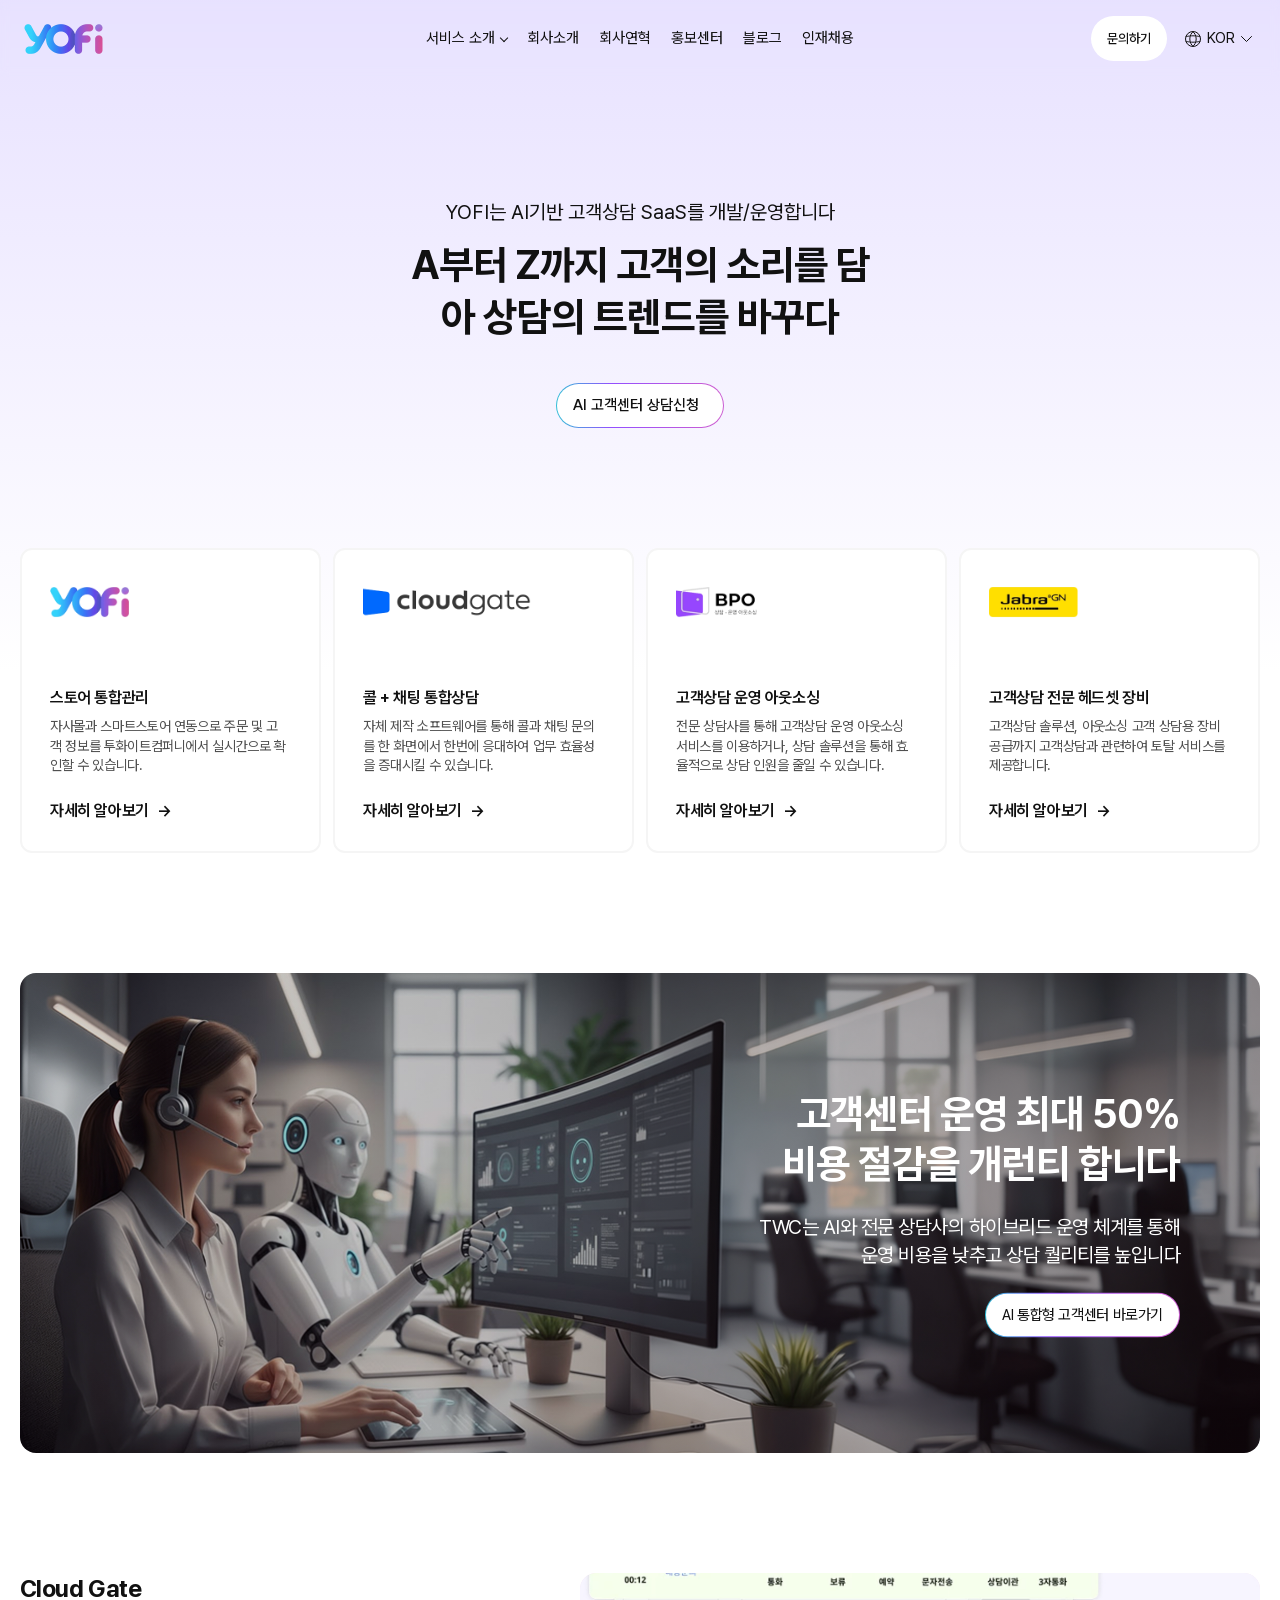
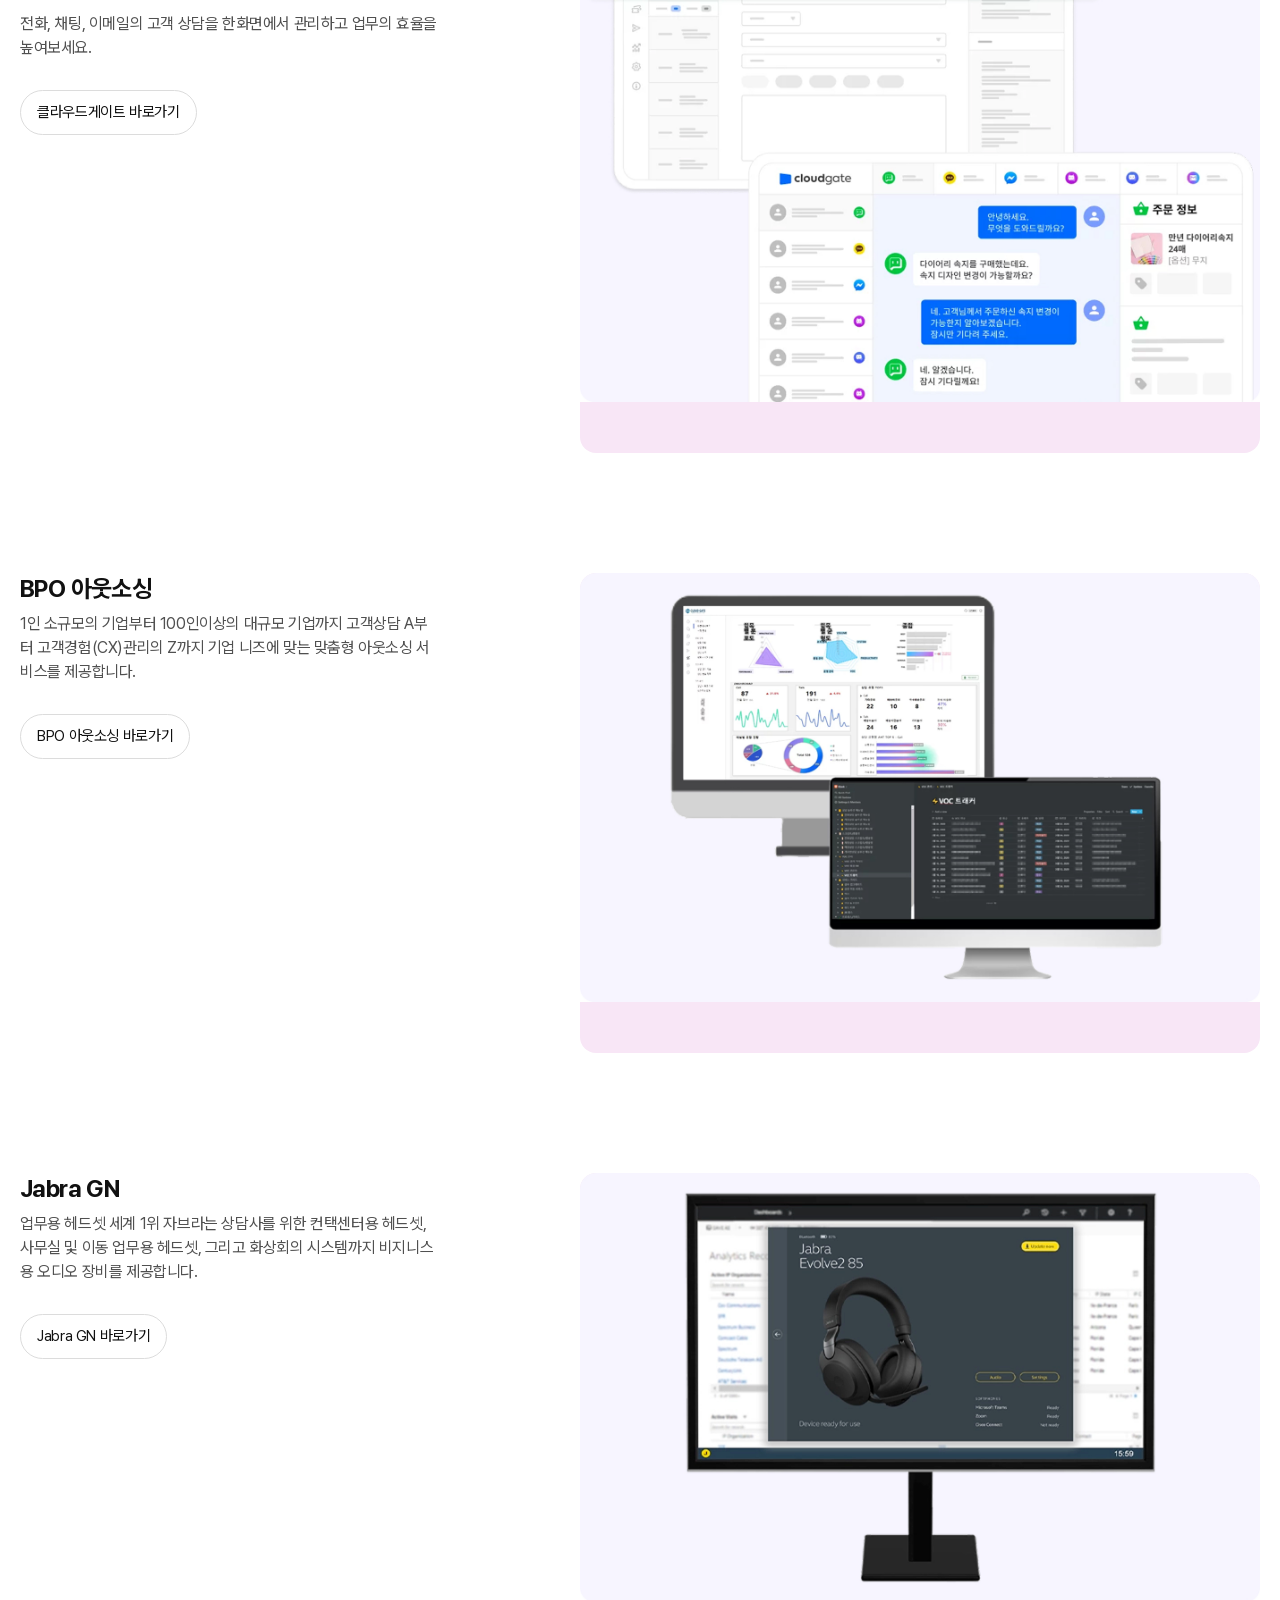
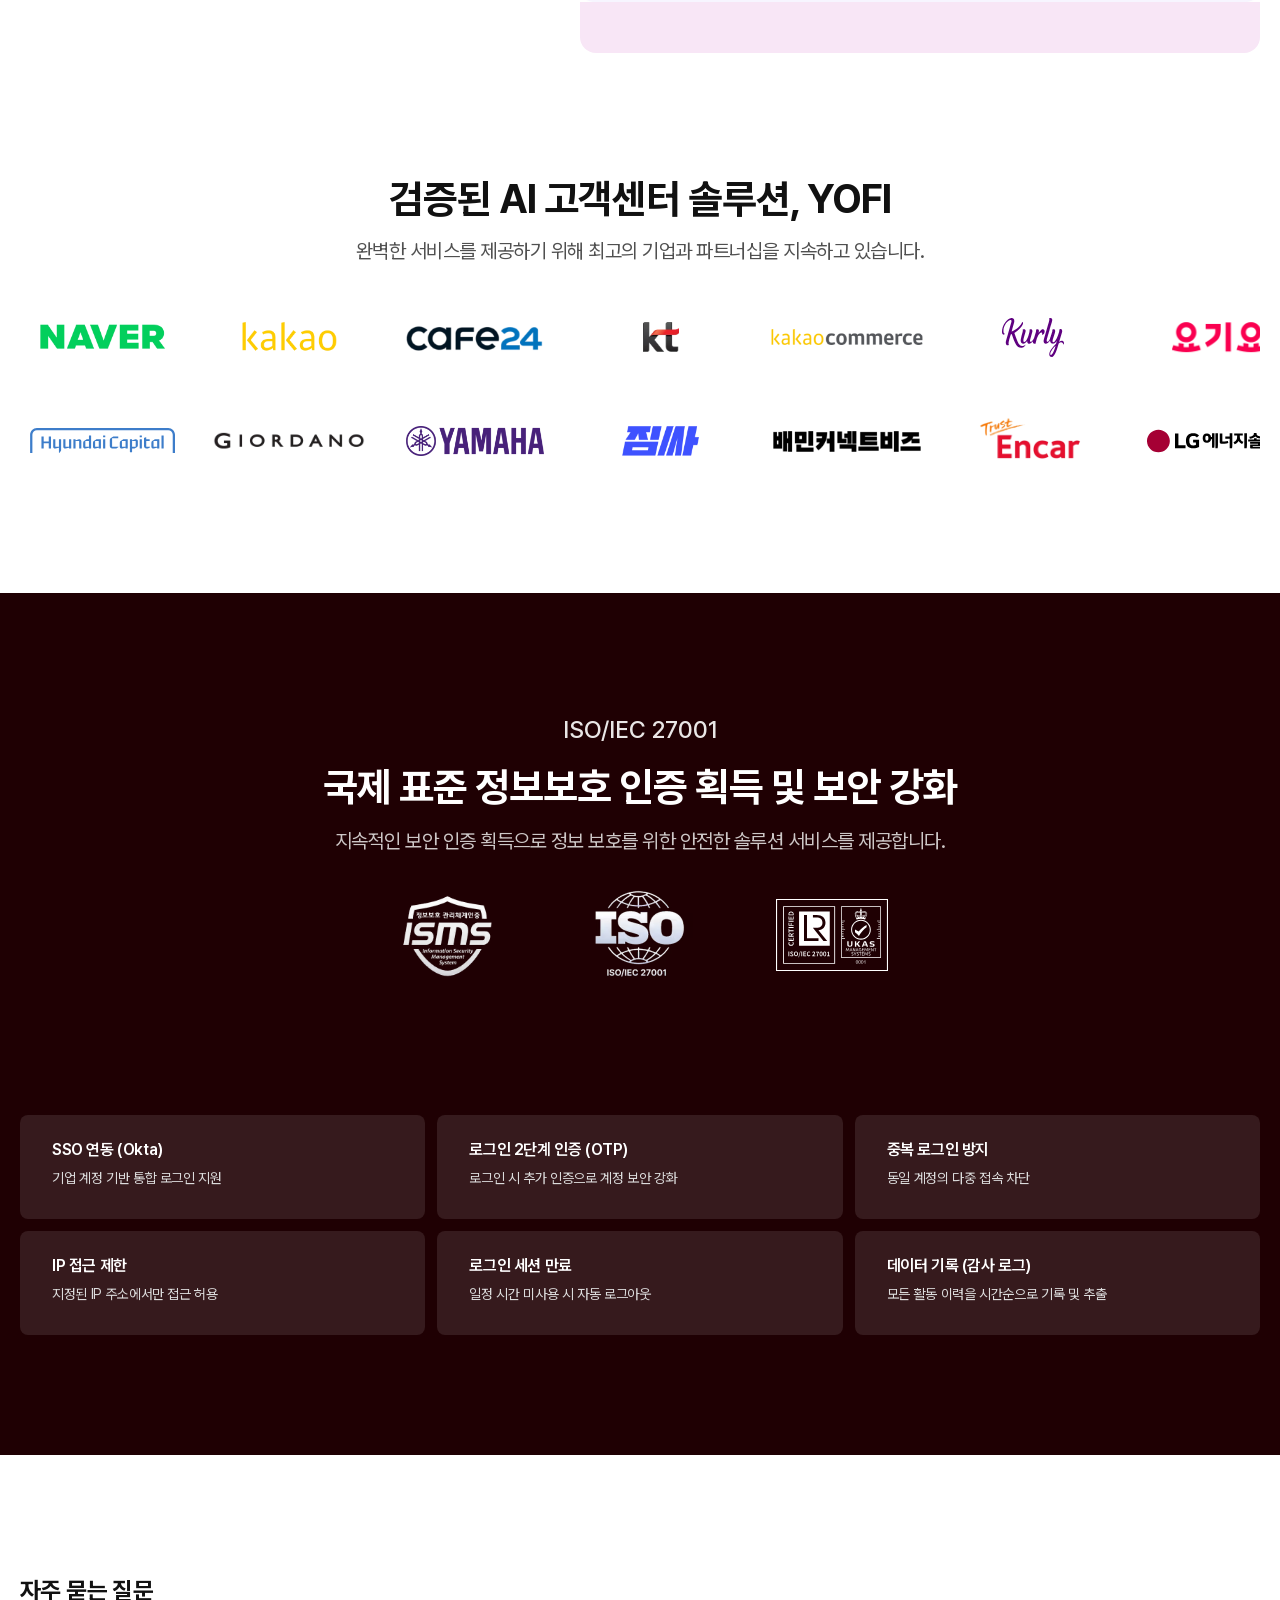
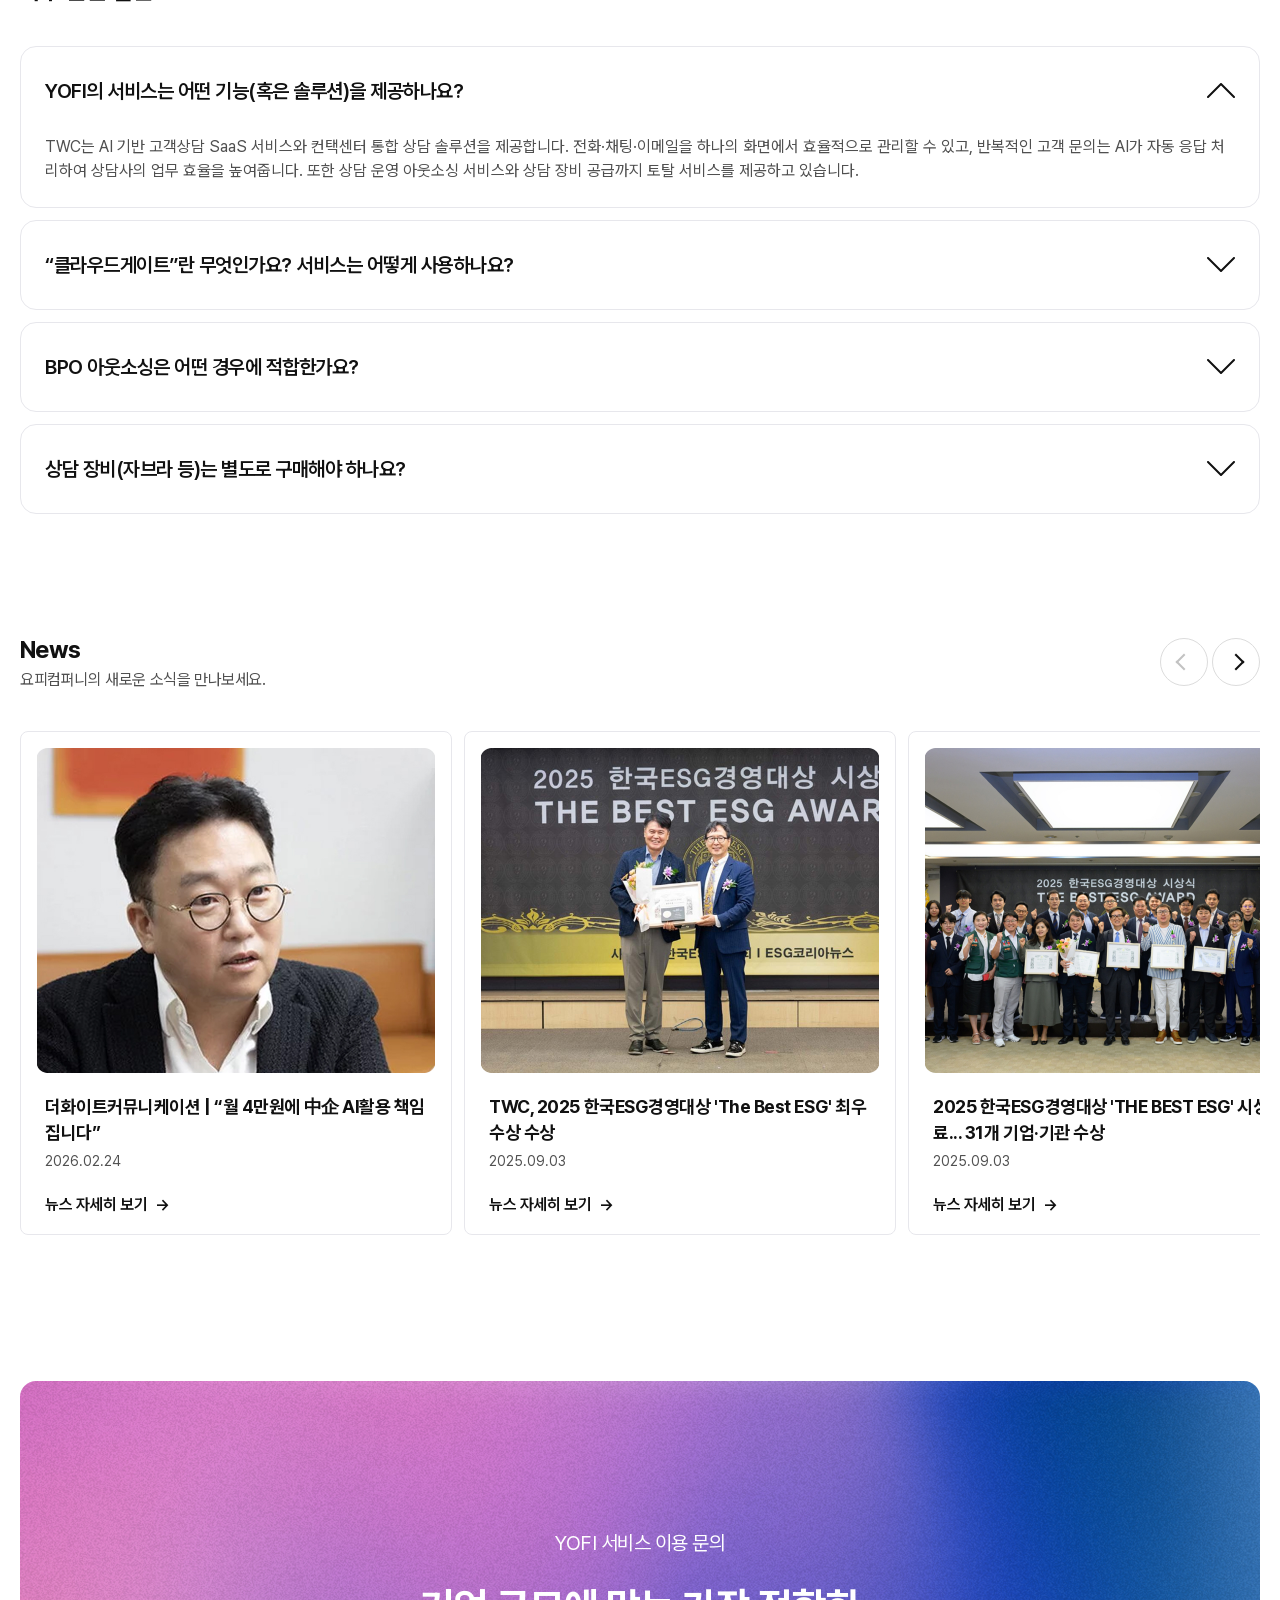
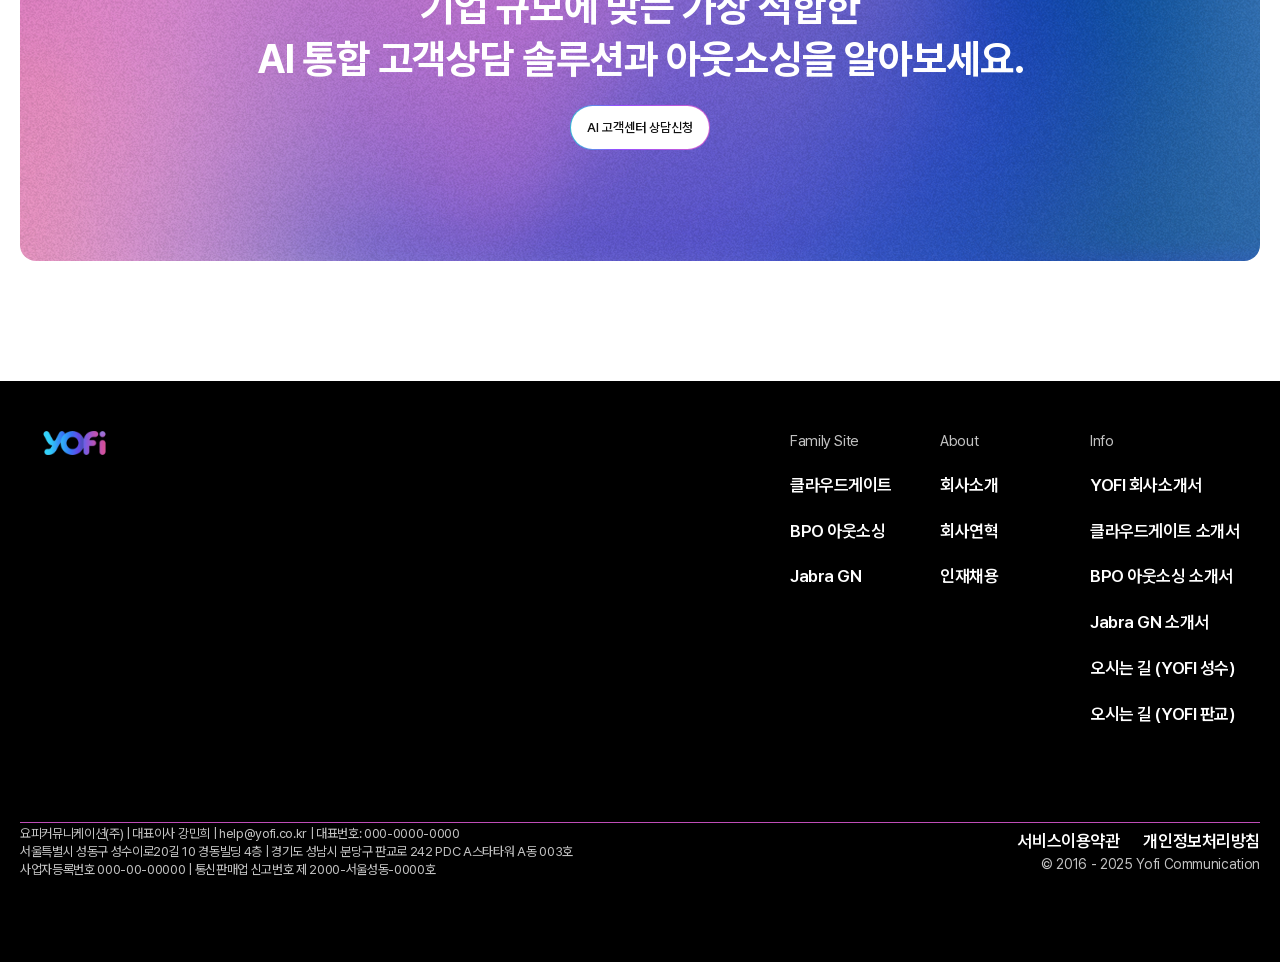
==== commit 79026341: "Adjust tablet and mobile layout spacing" ====
--- a/html/index.html
+++ b/html/index.html
@@ -43,9 +43,14 @@
           <div class="container">
             <div class="home-hero__layout">
               <div class="home-hero__copy">
-                <p class="home-hero__lead">YOFI는 AI기반 고객상담 SaaS를 개발/운영합니다</p>
-                <h1 class="home-hero__title">A부터 Z까지 고객의 소리를 담아</h1>
-                <h1 class="home-hero__title">상담의 트렌드를 바꾸다</h1>
+                <p class="home-hero__lead">
+                  <span class="home-hero__text-desktop">YOFI는 AI기반 고객상담 SaaS를 개발/운영합니다</span>
+                  <span class="home-hero__text-mobile">YOFI는 AI기반<br>고객상담 SaaS를 개발/운영합니다</span>
+                </p>
+                <h1 class="home-hero__title">
+                  <span class="home-hero__text-desktop">A부터 Z까지 고객의 소리를 담아 상담의 트렌드를 바꾸다</span>
+                  <span class="home-hero__text-mobile">A부터 Z까지 고객의 소리<br>를 담아 상담의 트렌드를<br>바꾸다</span>
+                </h1>
                 <div class="home-hero__actions">
                   <a class="button button--hero" href="#contact">AI 고객센터 상담신청</a>
                 </div>
@@ -127,10 +132,16 @@
           <div class="container">
             <div class="hero-banner">
               <div class="hero-banner__copy">
-                <h2 class="type-heading-2">고객센터 운영 최대 50%<br>비용 절감을 개런티 합니다</h2>
+                <h2 class="type-heading-2">
+                  <span class="hero-banner__text-desktop">고객센터 운영 최대 50%<br>비용 절감을 개런티 합니다</span>
+                  <span class="hero-banner__text-mobile">고객센터 운영<br>최대 50% 비용 절감을<br>개런티 합니다</span>
+                </h2>
                 <p class="type-body">
-                  TWC는 AI와 전문 상담사의 하이브리드 운영 체계를 통해<br>
-                  운영 비용을 낮추고 상담 퀄리티를 높입니다
+                  <span class="hero-banner__text-desktop">
+                    TWC는 AI와 전문 상담사의 하이브리드 운영 체계를 통해<br>
+                    운영 비용을 낮추고 상담 퀄리티를 높입니다
+                  </span>
+                  <span class="hero-banner__text-mobile">TWC는 AI와 전문 상담사의<br>하이브리드 운영 체계를 통해 운영 비용을 낮추고<br>상담 퀄리티를 높입니다</span>
                 </p>
                 <div>
                   <a class="button button--light" href="#contact">AI 통합형 고객센터 바로가기</a>
@@ -190,48 +201,54 @@
         <section class="section section--tight partners-section" id="history">
           <div class="container">
             <div class="section-heading">
-              <h2 class="type-heading-2">검증된 AI 고객센터 솔루션, YOFI</h2>
-              <p class="type-body text-muted">완벽한 서비스를 제공하기 위해 최고의 기업과 파트너십을 지속하고 있습니다.</p>
+              <h2 class="type-heading-2">
+                <span class="partners-section__text-desktop">검증된 AI 고객센터 솔루션, YOFI</span>
+                <span class="partners-section__text-mobile">검증된<br>AI 고객센터 솔루션, YOFI</span>
+              </h2>
+              <p class="type-body text-muted">
+                <span class="partners-section__text-desktop">완벽한 서비스를 제공하기 위해 최고의 기업과 파트너십을 지속하고 있습니다.</span>
+                <span class="partners-section__text-mobile">완벽한 서비스를 제공하기 위해<br>최고의 기업과 파트너십을 지속하고 있습니다.</span>
+              </p>
             </div>
             <div class="partners-marquee" aria-label="Partner logos">
               <div class="partners-marquee__row partners-marquee__row--right">
                 <div class="partners-marquee__track">
-                  <div class="logo-badge"><img src="../assets/images/logo/Naver.png" alt="Naver"></div>
-                  <div class="logo-badge"><img src="../assets/images/logo/Kakao.png" alt="Kakao"></div>
-                  <div class="logo-badge"><img src="../assets/images/logo/Cafe24.png" alt="Cafe24"></div>
-                  <div class="logo-badge"><img src="../assets/images/logo/KT.png" alt="KT"></div>
-                  <div class="logo-badge"><img src="../assets/images/logo/Kakao commerce.png" alt="Kakao commerce"></div>
-                  <div class="logo-badge"><img src="../assets/images/logo/Kurly.png" alt="Kurly"></div>
-                  <div class="logo-badge"><img src="../assets/images/logo/Yogiyo.png" alt="Yogiyo"></div>
-                  <div class="logo-badge"><img src="../assets/images/logo/Manyo.png" alt="Manyo"></div>
-                  <div class="logo-badge"><img src="../assets/images/logo/Naver.png" alt="" aria-hidden="true"></div>
-                  <div class="logo-badge"><img src="../assets/images/logo/Kakao.png" alt="" aria-hidden="true"></div>
-                  <div class="logo-badge"><img src="../assets/images/logo/Cafe24.png" alt="" aria-hidden="true"></div>
-                  <div class="logo-badge"><img src="../assets/images/logo/KT.png" alt="" aria-hidden="true"></div>
-                  <div class="logo-badge"><img src="../assets/images/logo/Kakao commerce.png" alt="" aria-hidden="true"></div>
-                  <div class="logo-badge"><img src="../assets/images/logo/Kurly.png" alt="" aria-hidden="true"></div>
-                  <div class="logo-badge"><img src="../assets/images/logo/Yogiyo.png" alt="" aria-hidden="true"></div>
-                  <div class="logo-badge"><img src="../assets/images/logo/Manyo.png" alt="" aria-hidden="true"></div>
+                  <div class="logo-badge logo-badge--naver"><img src="../assets/images/logo/Naver.svg" alt="Naver"></div>
+                  <div class="logo-badge"><img src="../assets/images/logo/Kakao.svg" alt="Kakao"></div>
+                  <div class="logo-badge"><img src="../assets/images/logo/Cafe24.svg" alt="Cafe24"></div>
+                  <div class="logo-badge"><img src="../assets/images/logo/KT.svg" alt="KT"></div>
+                  <div class="logo-badge"><img src="../assets/images/logo/Kakao commerce.svg" alt="Kakao commerce"></div>
+                  <div class="logo-badge"><img src="../assets/images/logo/Kurly.svg" alt="Kurly"></div>
+                  <div class="logo-badge"><img src="../assets/images/logo/Yogiyo.svg" alt="Yogiyo"></div>
+                  <div class="logo-badge"><img src="../assets/images/logo/Manyo.svg" alt="Manyo"></div>
+                  <div class="logo-badge logo-badge--naver"><img src="../assets/images/logo/Naver.svg" alt="" aria-hidden="true"></div>
+                  <div class="logo-badge"><img src="../assets/images/logo/Kakao.svg" alt="" aria-hidden="true"></div>
+                  <div class="logo-badge"><img src="../assets/images/logo/Cafe24.svg" alt="" aria-hidden="true"></div>
+                  <div class="logo-badge"><img src="../assets/images/logo/KT.svg" alt="" aria-hidden="true"></div>
+                  <div class="logo-badge"><img src="../assets/images/logo/Kakao commerce.svg" alt="" aria-hidden="true"></div>
+                  <div class="logo-badge"><img src="../assets/images/logo/Kurly.svg" alt="" aria-hidden="true"></div>
+                  <div class="logo-badge"><img src="../assets/images/logo/Yogiyo.svg" alt="" aria-hidden="true"></div>
+                  <div class="logo-badge"><img src="../assets/images/logo/Manyo.svg" alt="" aria-hidden="true"></div>
                 </div>
               </div>
               <div class="partners-marquee__row partners-marquee__row--left">
                 <div class="partners-marquee__track">
-                  <div class="logo-badge"><img src="../assets/images/logo/Hyundai.png" alt="Hyundai"></div>
-                  <div class="logo-badge"><img src="../assets/images/logo/Giordano.png" alt="Giordano"></div>
-                  <div class="logo-badge"><img src="../assets/images/logo/Yamaha.png" alt="Yamaha"></div>
-                  <div class="logo-badge"><img src="../assets/images/logo/Jimssa.png" alt="Jimssa"></div>
-                  <div class="logo-badge"><img src="../assets/images/logo/Bemin.png" alt="Bemin"></div>
-                  <div class="logo-badge"><img src="../assets/images/logo/Encar.png" alt="Encar"></div>
-                  <div class="logo-badge"><img src="../assets/images/logo/LG.png" alt="LG"></div>
-                  <div class="logo-badge"><img src="../assets/images/logo/Skinfood.png" alt="Skinfood"></div>
-                  <div class="logo-badge"><img src="../assets/images/logo/Hyundai.png" alt="" aria-hidden="true"></div>
-                  <div class="logo-badge"><img src="../assets/images/logo/Giordano.png" alt="" aria-hidden="true"></div>
-                  <div class="logo-badge"><img src="../assets/images/logo/Yamaha.png" alt="" aria-hidden="true"></div>
-                  <div class="logo-badge"><img src="../assets/images/logo/Jimssa.png" alt="" aria-hidden="true"></div>
-                  <div class="logo-badge"><img src="../assets/images/logo/Bemin.png" alt="" aria-hidden="true"></div>
-                  <div class="logo-badge"><img src="../assets/images/logo/Encar.png" alt="" aria-hidden="true"></div>
-                  <div class="logo-badge"><img src="../assets/images/logo/LG.png" alt="" aria-hidden="true"></div>
-                  <div class="logo-badge"><img src="../assets/images/logo/Skinfood.png" alt="" aria-hidden="true"></div>
+                  <div class="logo-badge"><img src="../assets/images/logo/Hyundai.svg" alt="Hyundai"></div>
+                  <div class="logo-badge"><img src="../assets/images/logo/Giordano.svg" alt="Giordano"></div>
+                  <div class="logo-badge"><img src="../assets/images/logo/Yamaha.svg" alt="Yamaha"></div>
+                  <div class="logo-badge"><img src="../assets/images/logo/Jimssa.svg" alt="Jimssa"></div>
+                  <div class="logo-badge"><img src="../assets/images/logo/Bemin.svg" alt="Bemin"></div>
+                  <div class="logo-badge"><img src="../assets/images/logo/Encar.svg" alt="Encar"></div>
+                  <div class="logo-badge"><img src="../assets/images/logo/LG.svg" alt="LG"></div>
+                  <div class="logo-badge"><img src="../assets/images/logo/Skinfood.svg" alt="Skinfood"></div>
+                  <div class="logo-badge"><img src="../assets/images/logo/Hyundai.svg" alt="" aria-hidden="true"></div>
+                  <div class="logo-badge"><img src="../assets/images/logo/Giordano.svg" alt="" aria-hidden="true"></div>
+                  <div class="logo-badge"><img src="../assets/images/logo/Yamaha.svg" alt="" aria-hidden="true"></div>
+                  <div class="logo-badge"><img src="../assets/images/logo/Jimssa.svg" alt="" aria-hidden="true"></div>
+                  <div class="logo-badge"><img src="../assets/images/logo/Bemin.svg" alt="" aria-hidden="true"></div>
+                  <div class="logo-badge"><img src="../assets/images/logo/Encar.svg" alt="" aria-hidden="true"></div>
+                  <div class="logo-badge"><img src="../assets/images/logo/LG.svg" alt="" aria-hidden="true"></div>
+                  <div class="logo-badge"><img src="../assets/images/logo/Skinfood.svg" alt="" aria-hidden="true"></div>
                 </div>
               </div>
             </div>
@@ -243,8 +260,14 @@
           <div class="container security-layout">
             <div class="section-heading">
               <span class="eyebrow">ISO/IEC 27001</span>
-              <h2 class="type-heading-2">국제 표준 정보보호 인증 획득 및 보안 강화</h2>
-              <p class="type-body">지속적인 보안 인증 획득으로 정보 보호를 위한<br>안전한 솔루션 서비스를 제공합니다.</p>
+              <h2 class="type-heading-2">
+                <span class="security-section__text-desktop">국제 표준 정보보호 인증 획득 및 보안 강화</span>
+                <span class="security-section__text-mobile">국제 표준 정보보호 인증 획<br><span class="security-section__nowrap">득 및 보안 강화</span></span>
+              </h2>
+              <p class="type-body">
+                <span class="security-section__text-desktop">지속적인 보안 인증 획득으로 정보 보호를 위한 안전한 솔루션 서비스를 제공합니다.</span>
+                <span class="security-section__text-mobile">지속적인 보안 인증 획득으로 정보 보호를 위한<br>안전한 솔루션 서비스를 제공합니다.</span>
+              </p>
             </div>
             <div class="security-certifications" aria-label="Security certifications">
               <img src="../assets/images/assesment/ISMS_Logo.svg" alt="ISMS">
@@ -412,7 +435,10 @@
               <div class="cta-banner__layout">
                 <div class="stack-sm">
                   <span class="eyebrow">YOFI 서비스 이용 문의</span>
-                  <h2 class="type-heading-2">기업 규모에 맞는 가장 적합한<br>AI 통합 고객상담 솔루션과 아웃소싱을 알아보세요.</h2>
+                  <h2 class="type-heading-2">
+                    <span class="cta-banner__text-desktop">기업 규모에 맞는 가장 적합한<br>AI 통합 고객상담 솔루션과 아웃소싱을 알아보세요.</span>
+                    <span class="cta-banner__text-mobile">기업 규모에<br>맞는 가장 적합한<br>AI 통합 고객상담<br>솔루션과<br>아웃소싱을 알아<br>보세요.</span>
+                  </h2>
                 </div>
                 <a class="button button--light" href="mailto:help@yofi.co.kr">AI 고객센터 상담신청</a>
               </div>
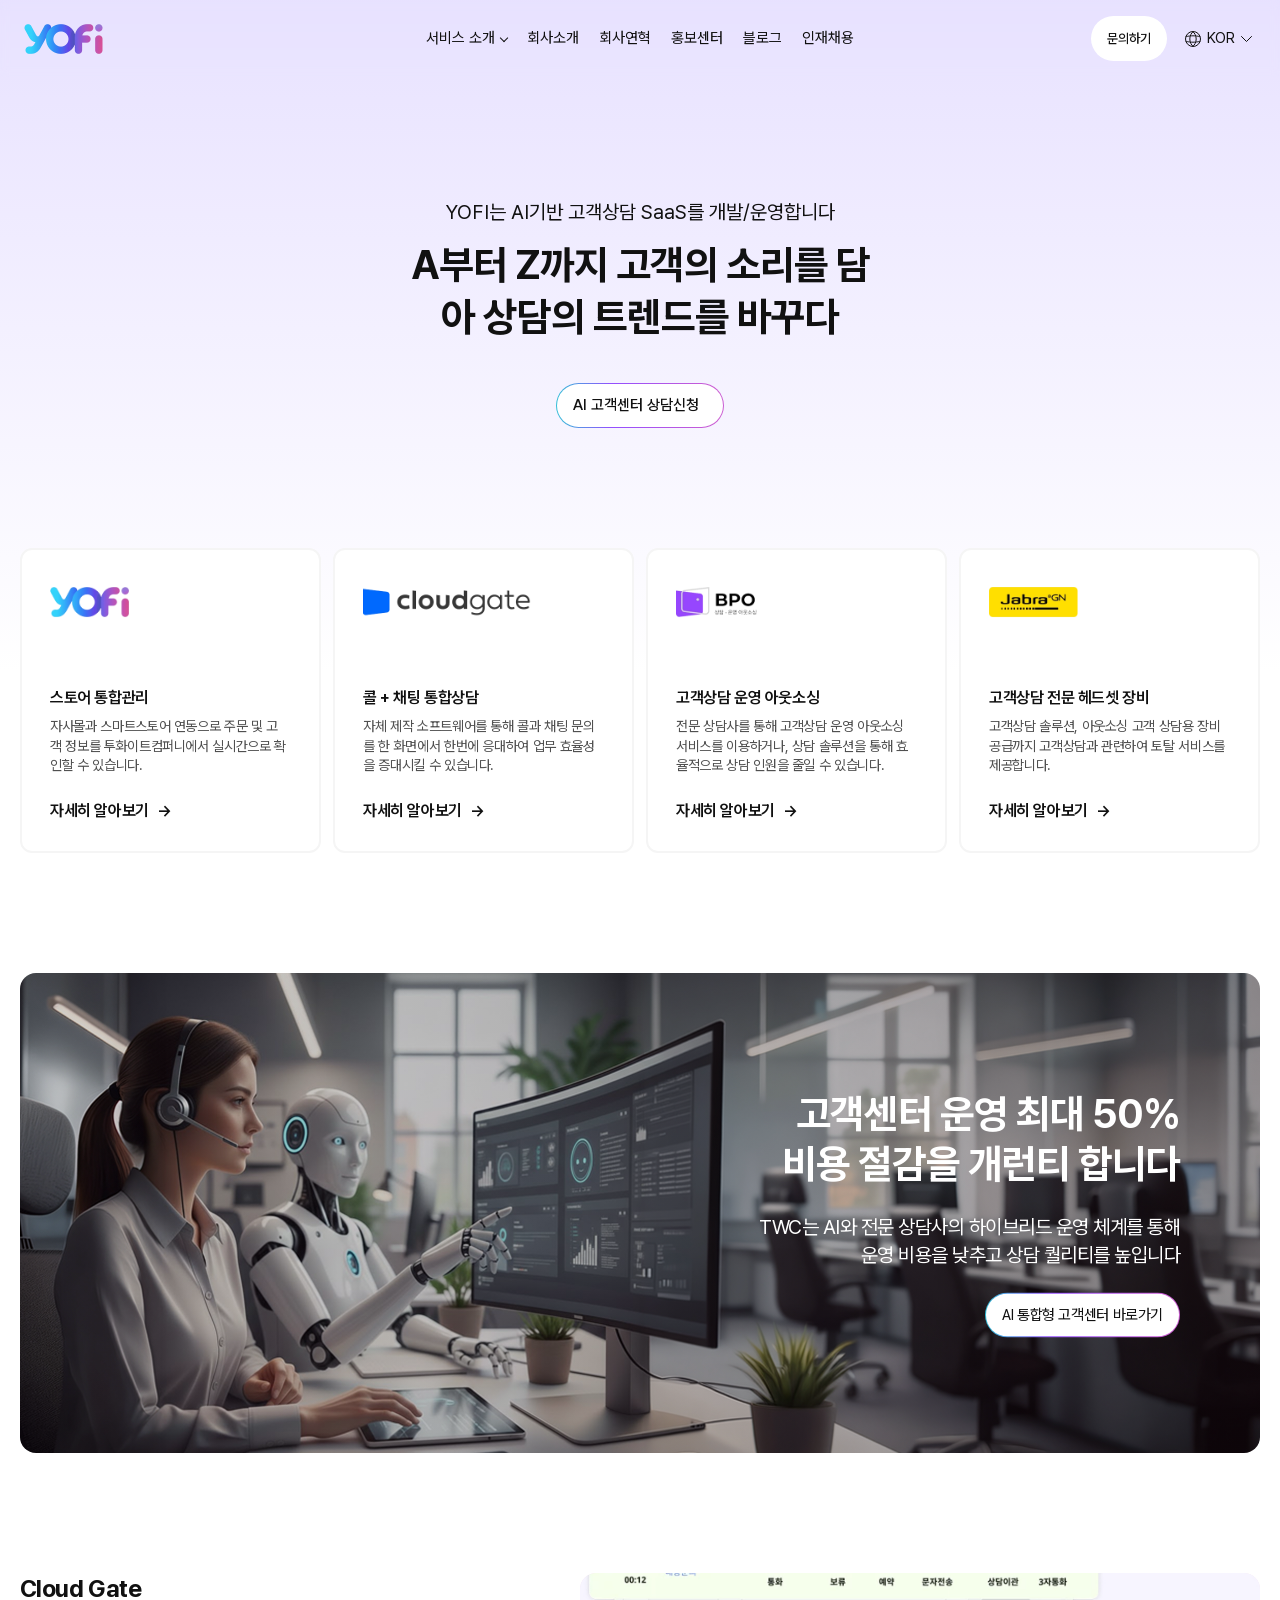
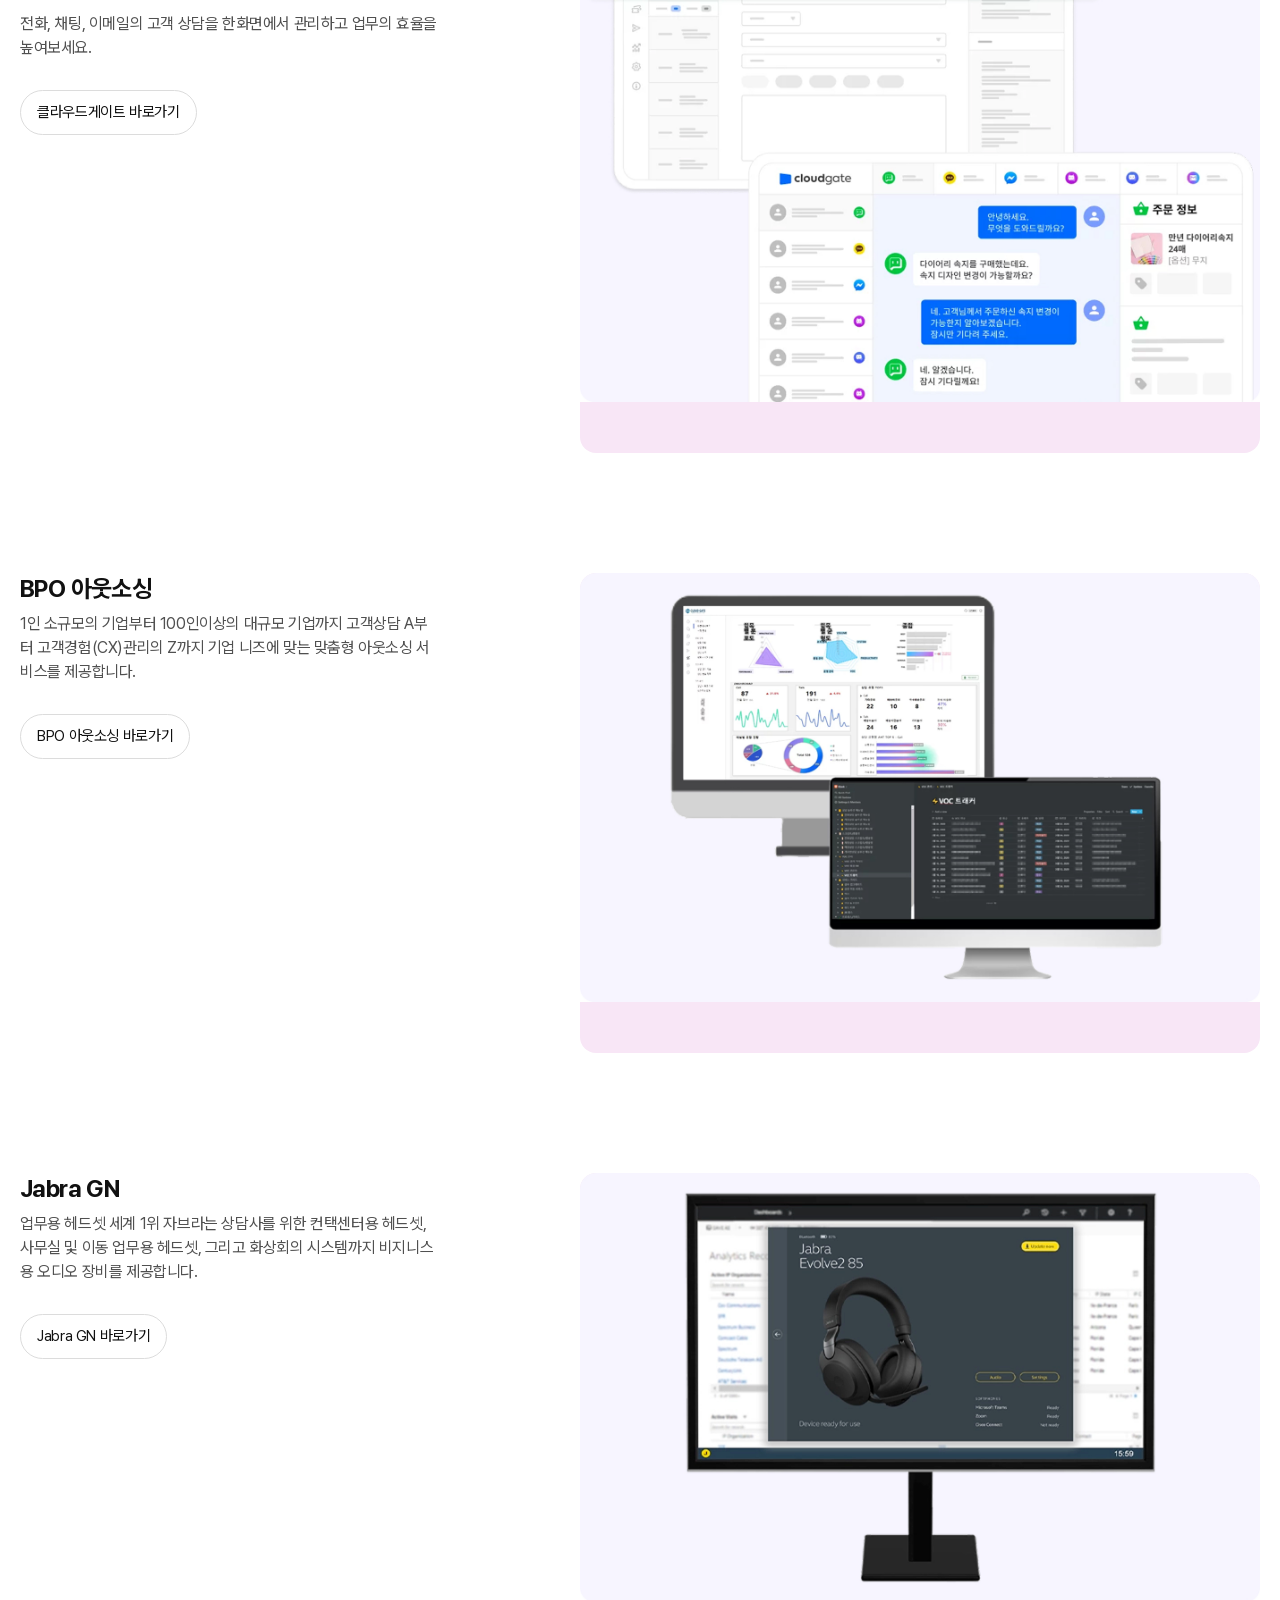
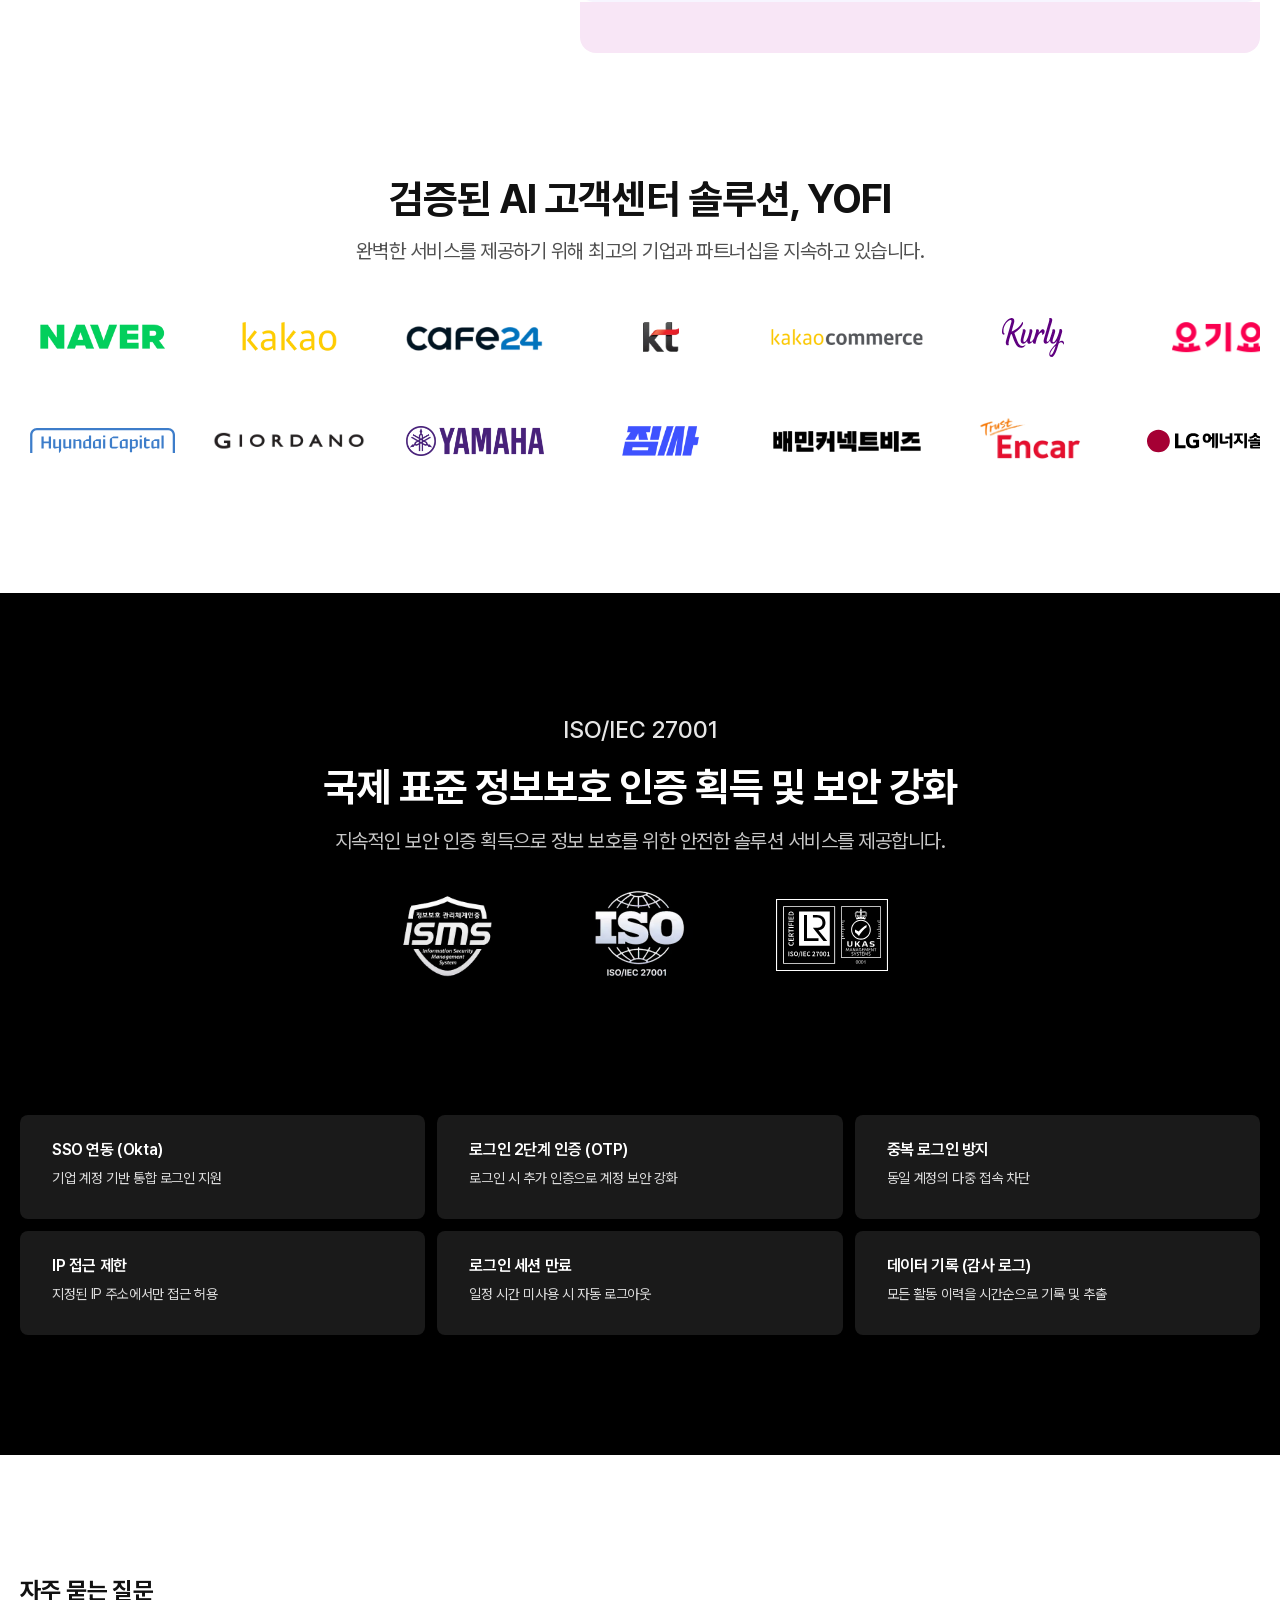
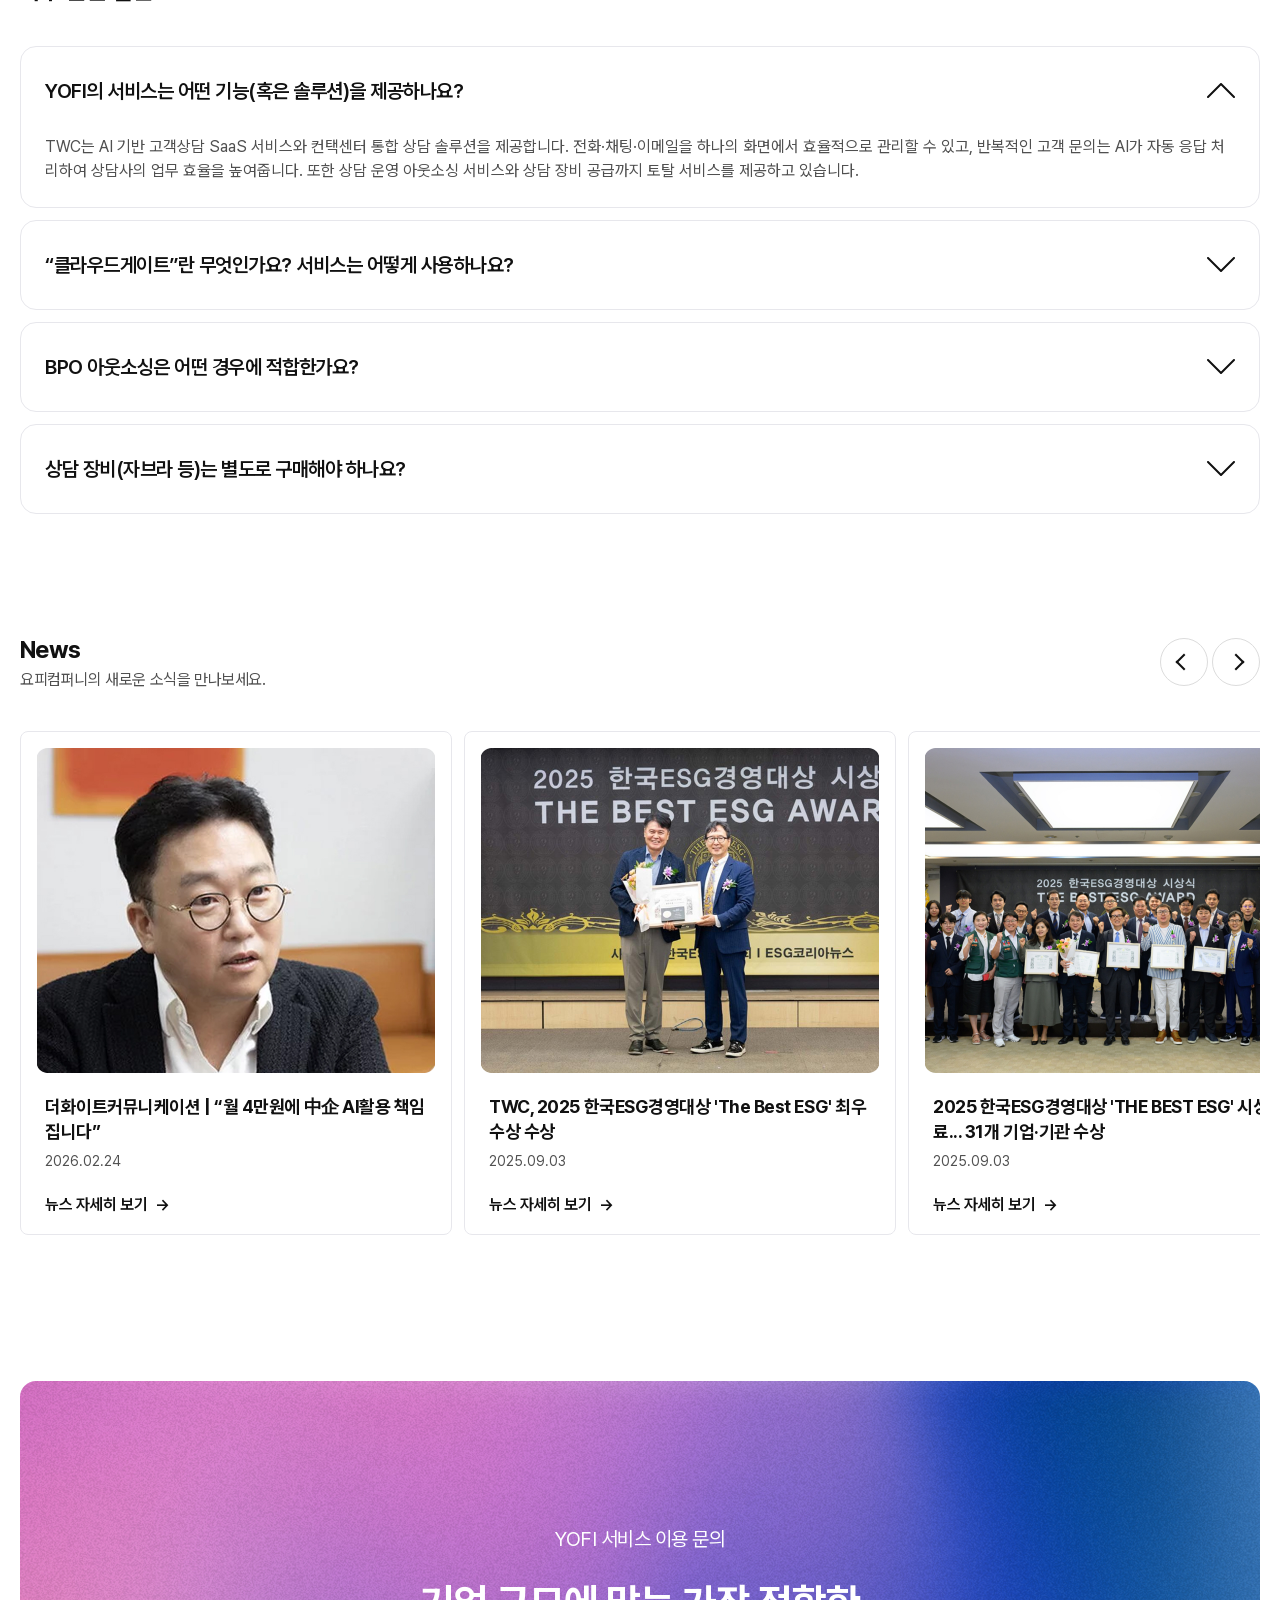
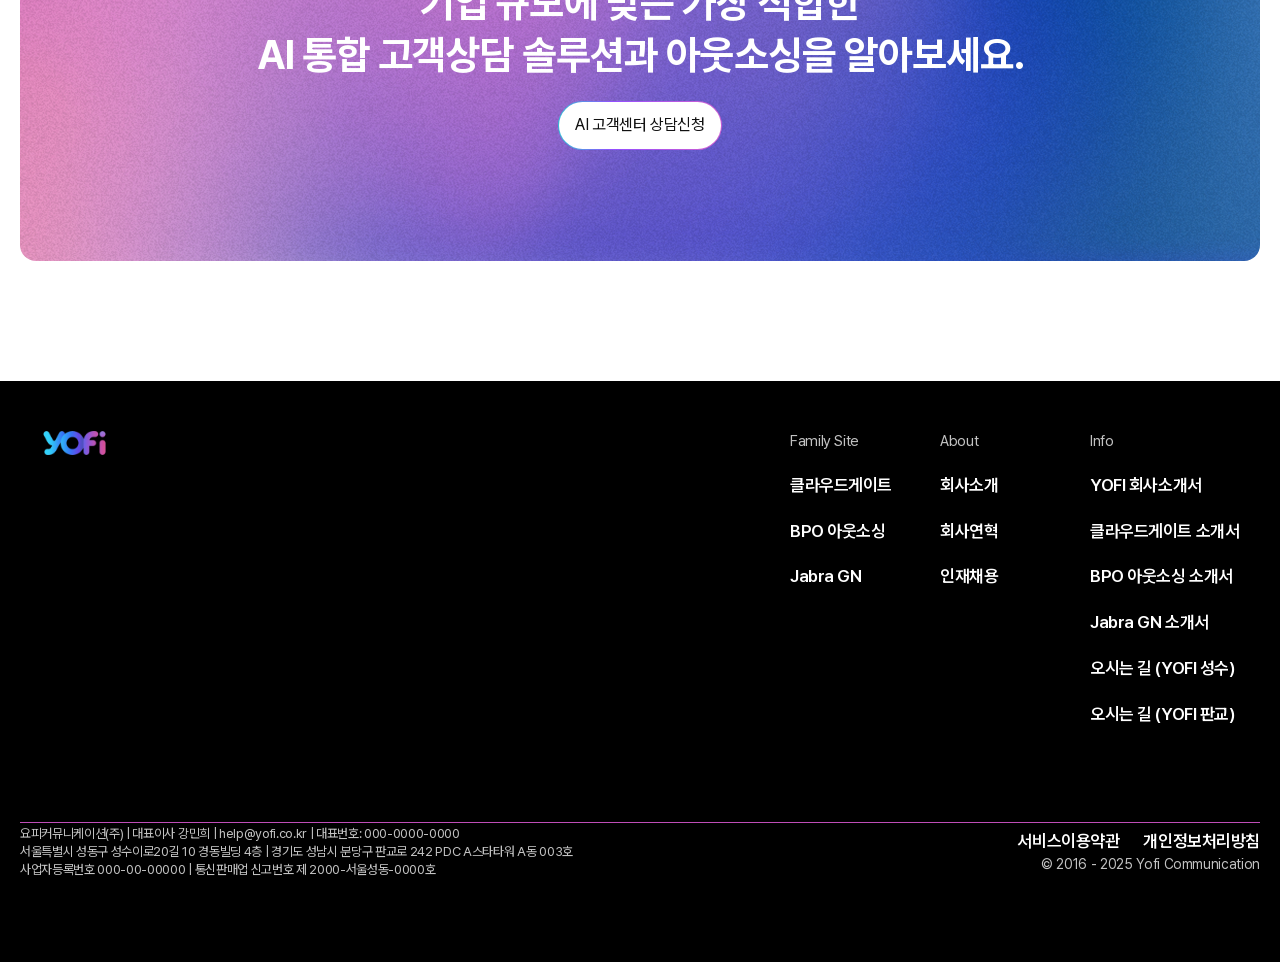
==== commit fad56902: "Add social preview metadata" ====
--- a/html/index.html
+++ b/html/index.html
@@ -7,6 +7,31 @@
     <meta
       name="description"
       content="AI 기반 고객 상담 SaaS와 운영 아웃소싱 서비스를 소개하는 YOFI 홈 화면 데스크탑 초안입니다."
+    >
+    <meta property="og:type" content="website">
+    <meta property="og:site_name" content="YOFI">
+    <meta property="og:title" content="YOFI | AI 기반 고객 상담 SaaS">
+    <meta
+      property="og:description"
+      content="AI 기반 고객 상담 SaaS와 통합 고객센터 솔루션을 제공하는 YOFI를 소개합니다."
+    >
+    <meta property="og:url" content="https://fastidious-biscotti-228ae0.netlify.app/html/index.html">
+    <meta
+      property="og:image"
+      content="https://fastidious-biscotti-228ae0.netlify.app/assets/images/hero_banner/Banner01.jpg"
+    >
+    <meta property="og:image:width" content="1200">
+    <meta property="og:image:height" content="630">
+    <meta property="og:image:alt" content="YOFI AI 기반 고객 상담 SaaS 소개 배너">
+    <meta name="twitter:card" content="summary_large_image">
+    <meta name="twitter:title" content="YOFI | AI 기반 고객 상담 SaaS">
+    <meta
+      name="twitter:description"
+      content="AI 기반 고객 상담 SaaS와 통합 고객센터 솔루션을 제공하는 YOFI를 소개합니다."
+    >
+    <meta
+      name="twitter:image"
+      content="https://fastidious-biscotti-228ae0.netlify.app/assets/images/hero_banner/Banner01.jpg"
     >
     <link rel="stylesheet" href="../css/main.css">
   </head>
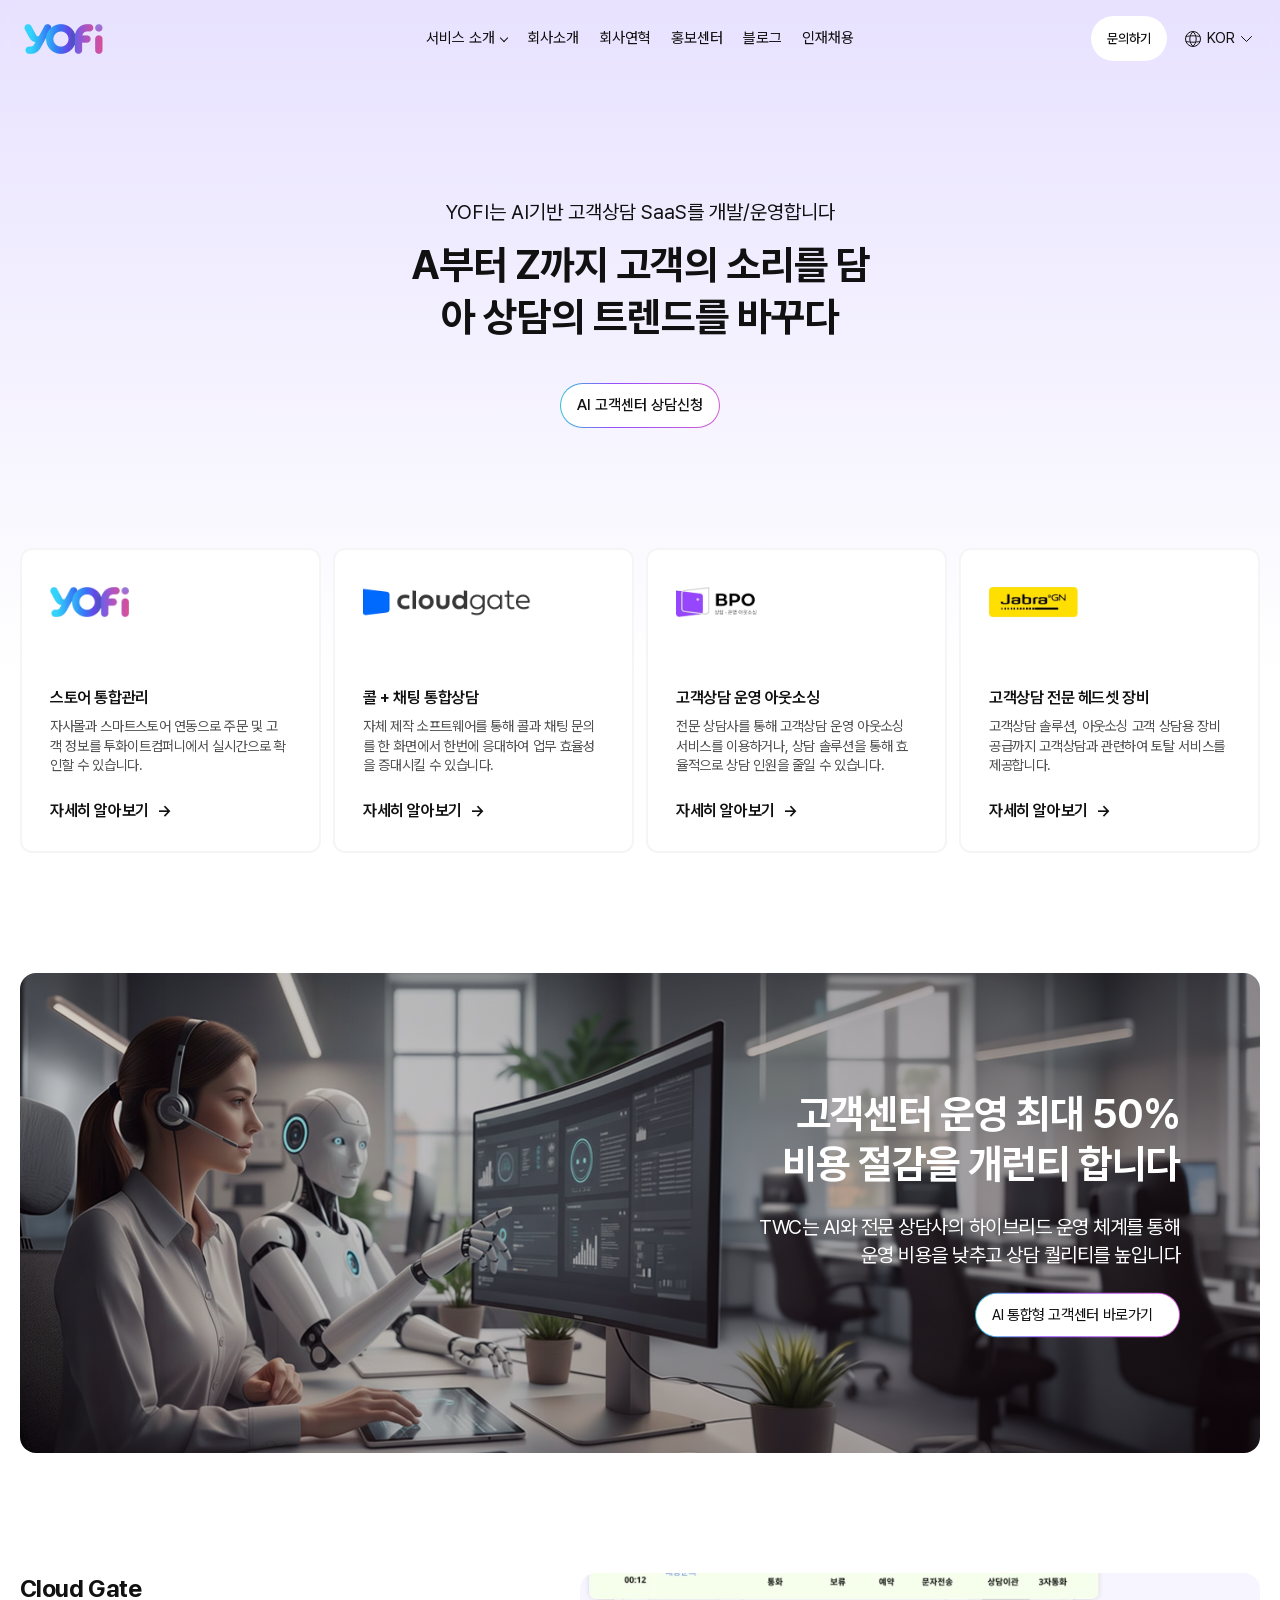
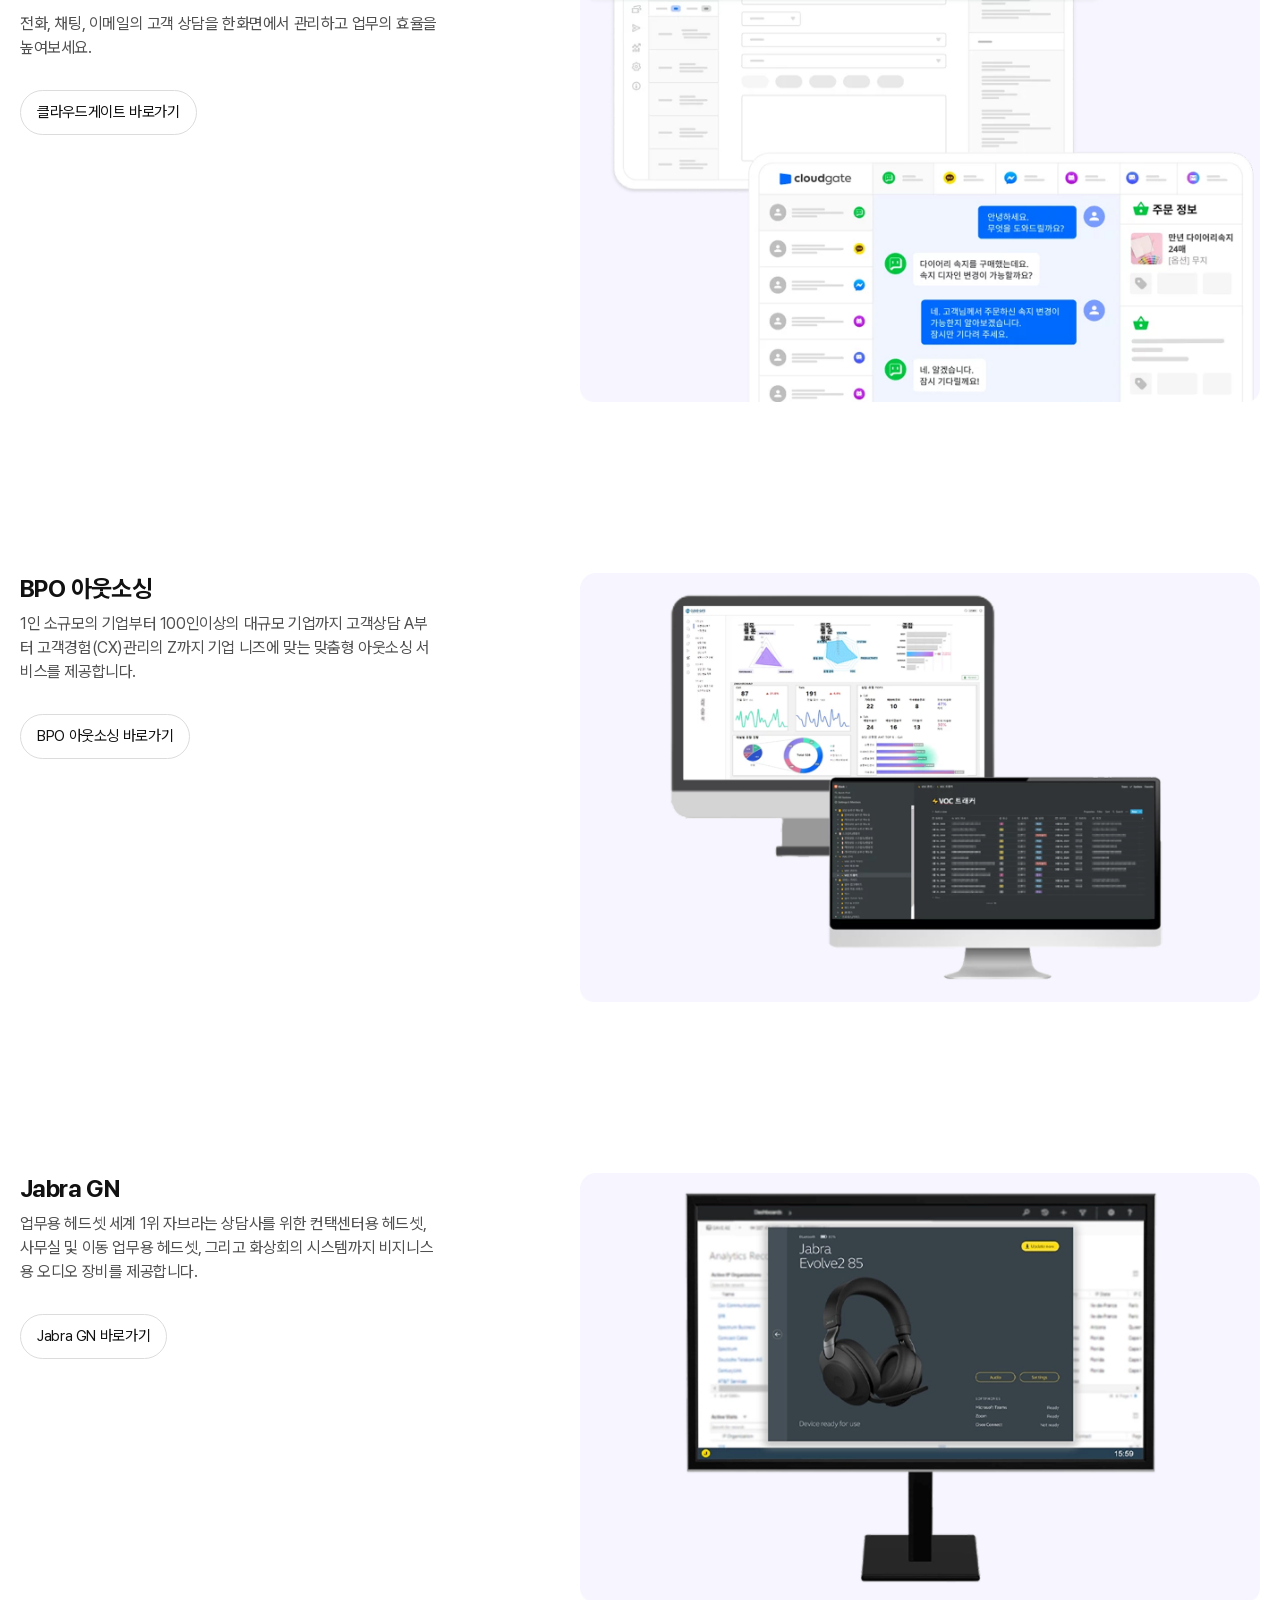
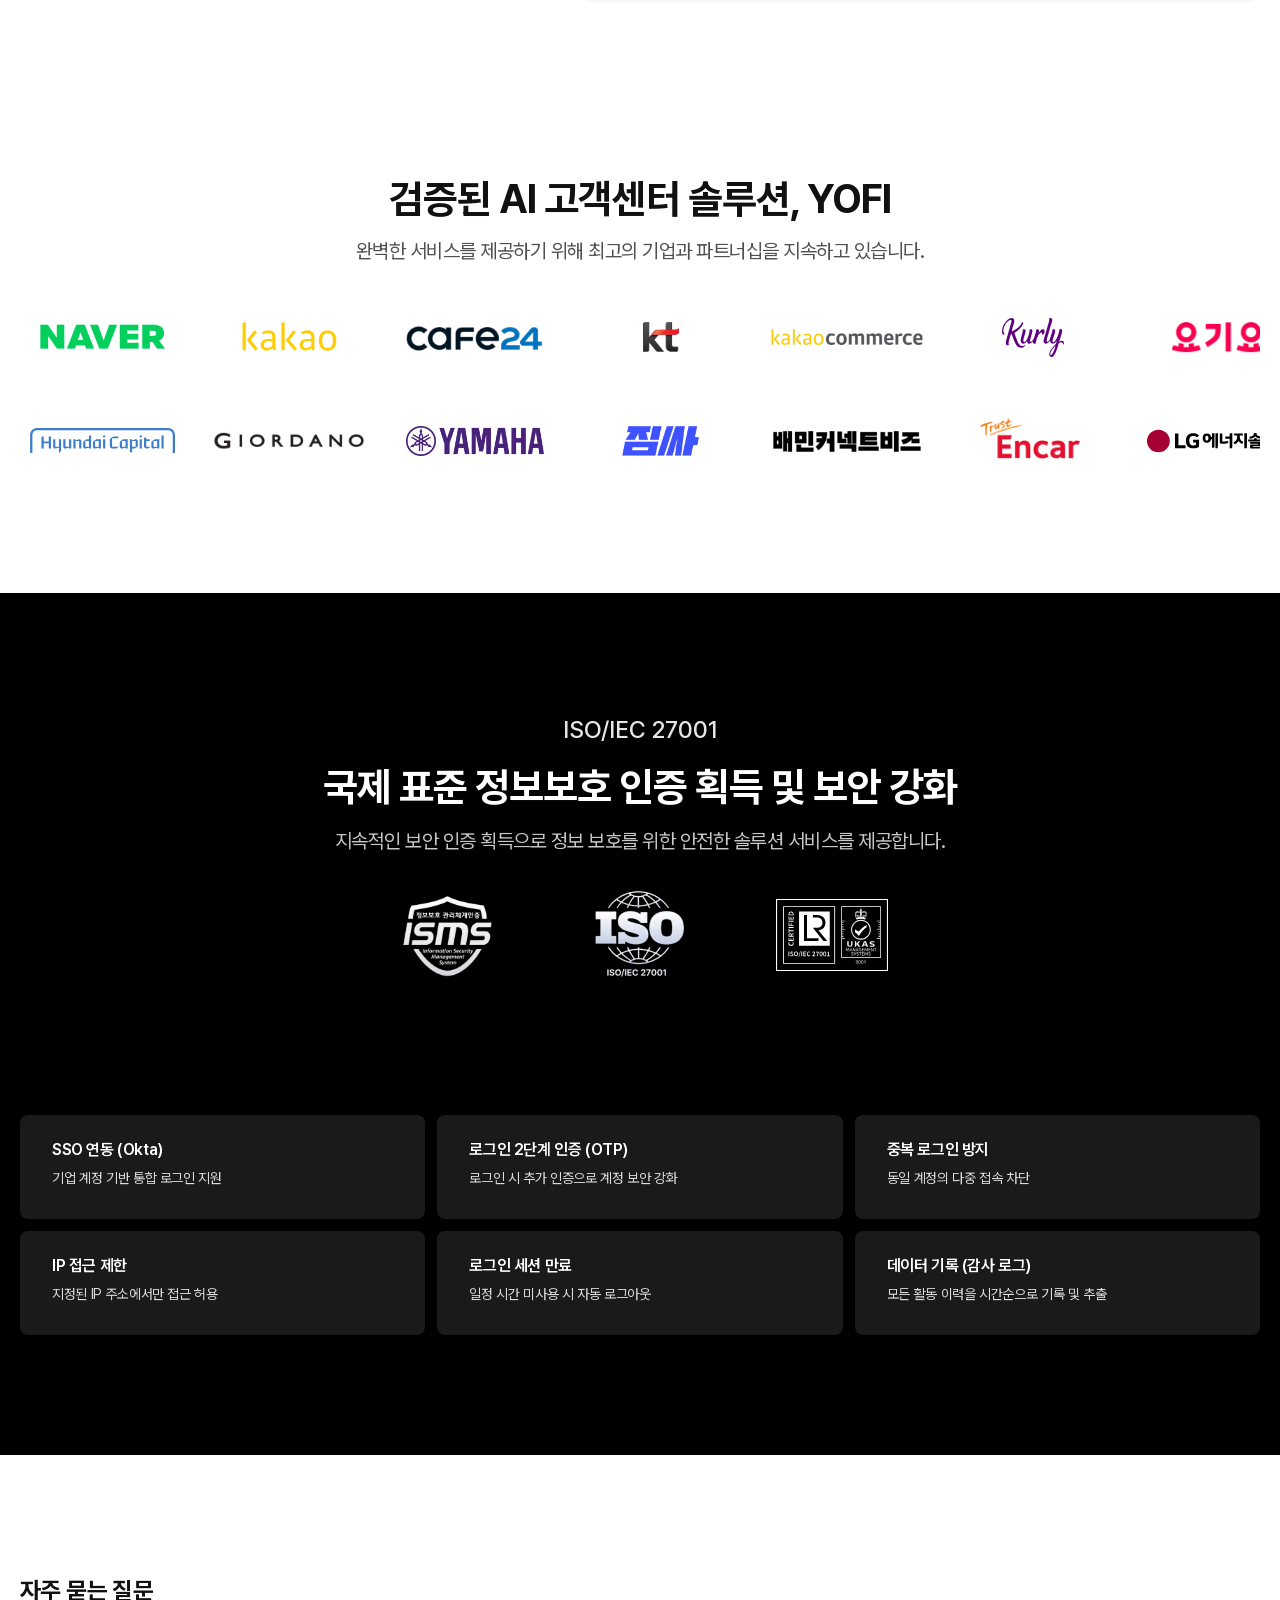
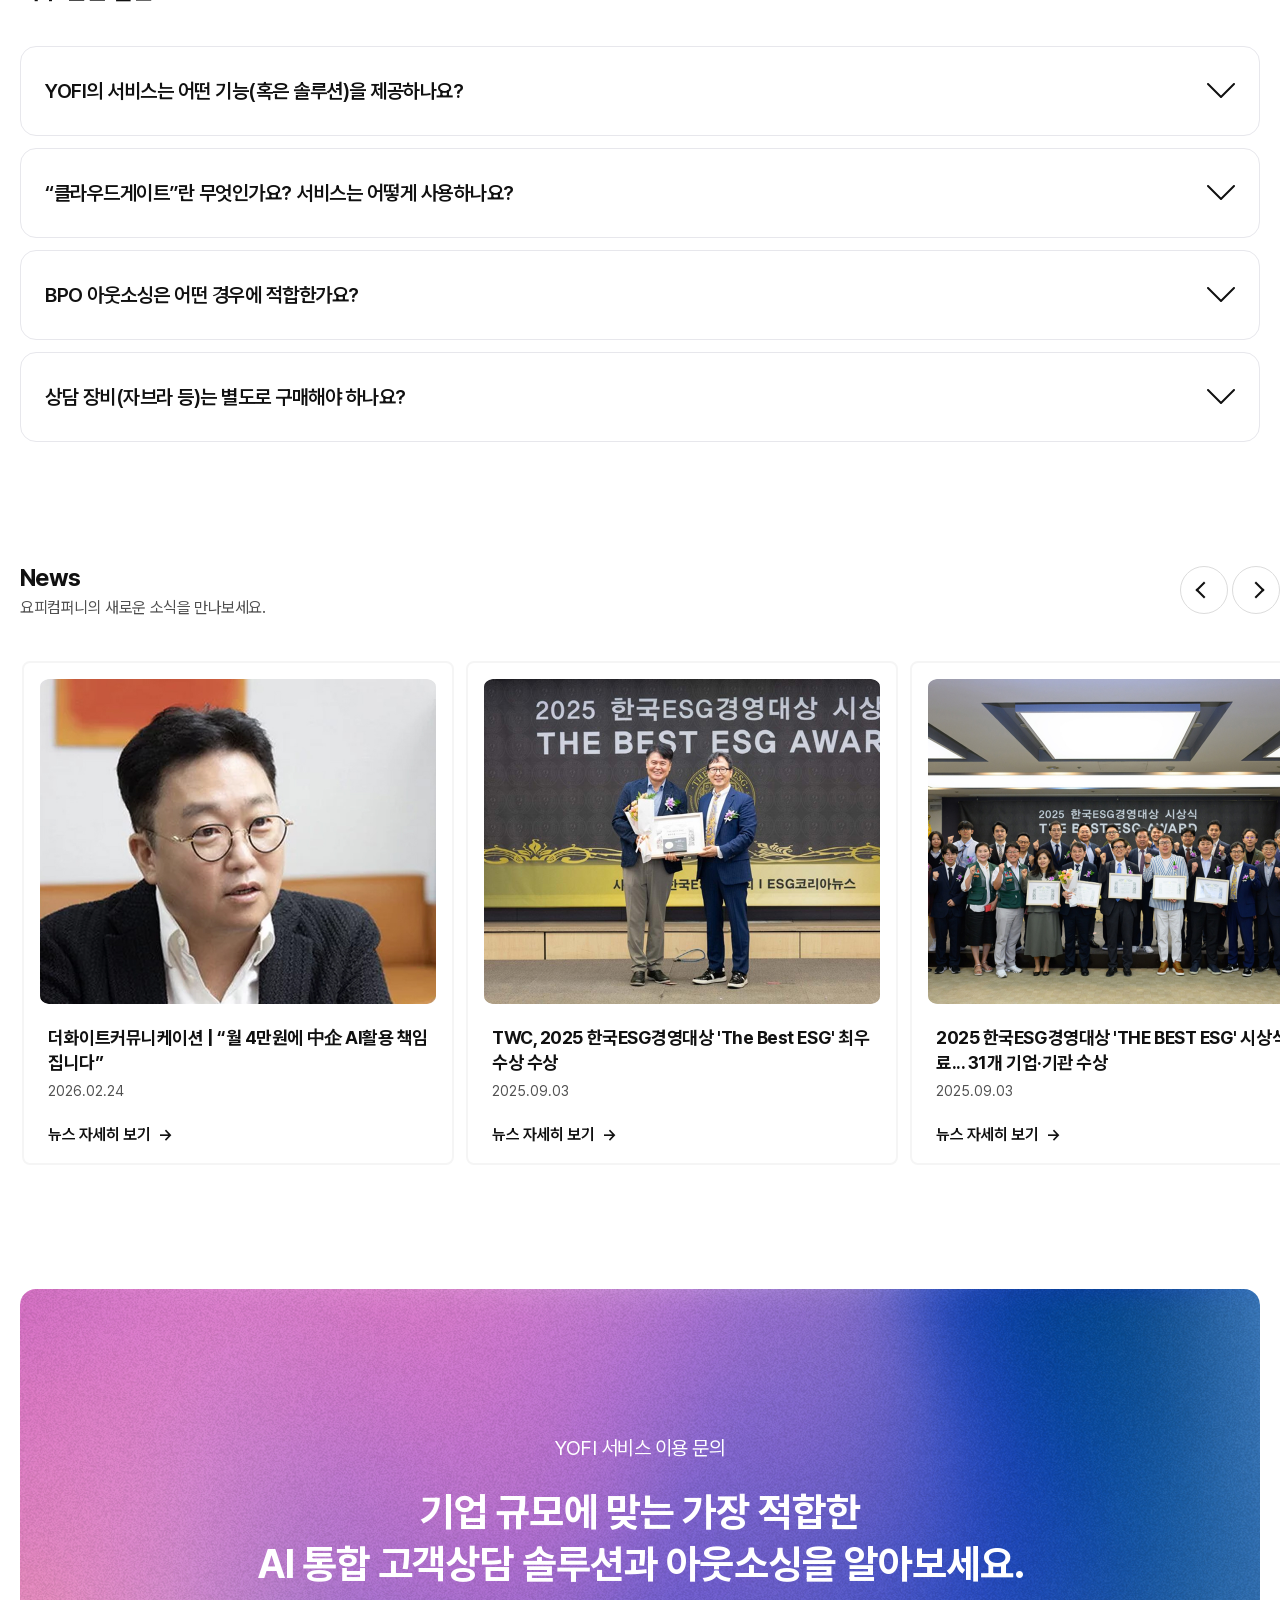
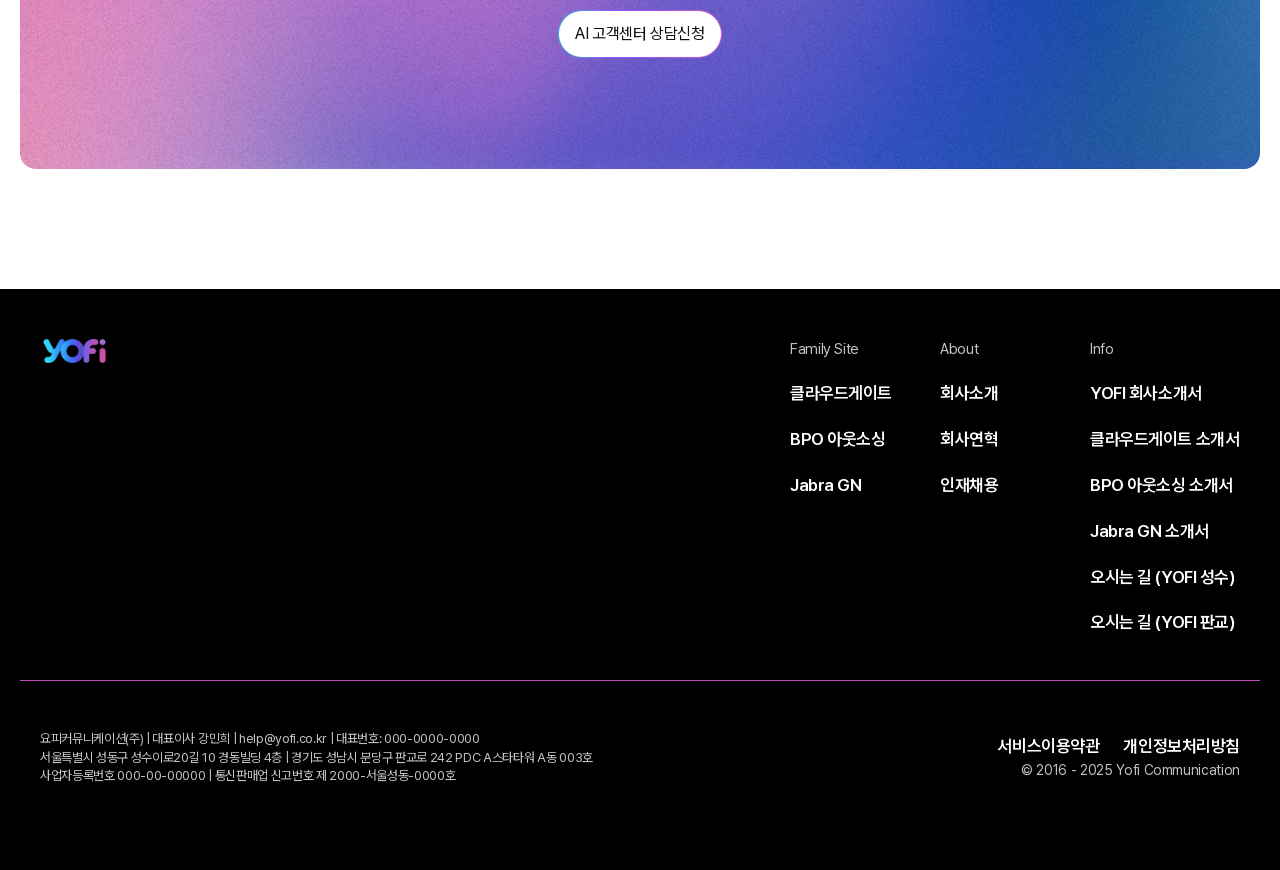
==== commit 50c5ccc6: "3차 수정" ====
--- a/html/index.html
+++ b/html/index.html
@@ -335,8 +335,8 @@
               <h2 class="type-heading-2">자주 묻는 질문</h2>
             </div>
             <div class="faq-list" data-faq-list>
-              <article class="faq-item is-open">
-                <button class="faq-item__button" type="button" aria-expanded="true">
+              <article class="faq-item">
+                <button class="faq-item__button" type="button" aria-expanded="false">
                   YOFI의 서비스는 어떤 기능(혹은 솔루션)을 제공하나요?
                   <span class="faq-item__icon" aria-hidden="true"></span>
                 </button>
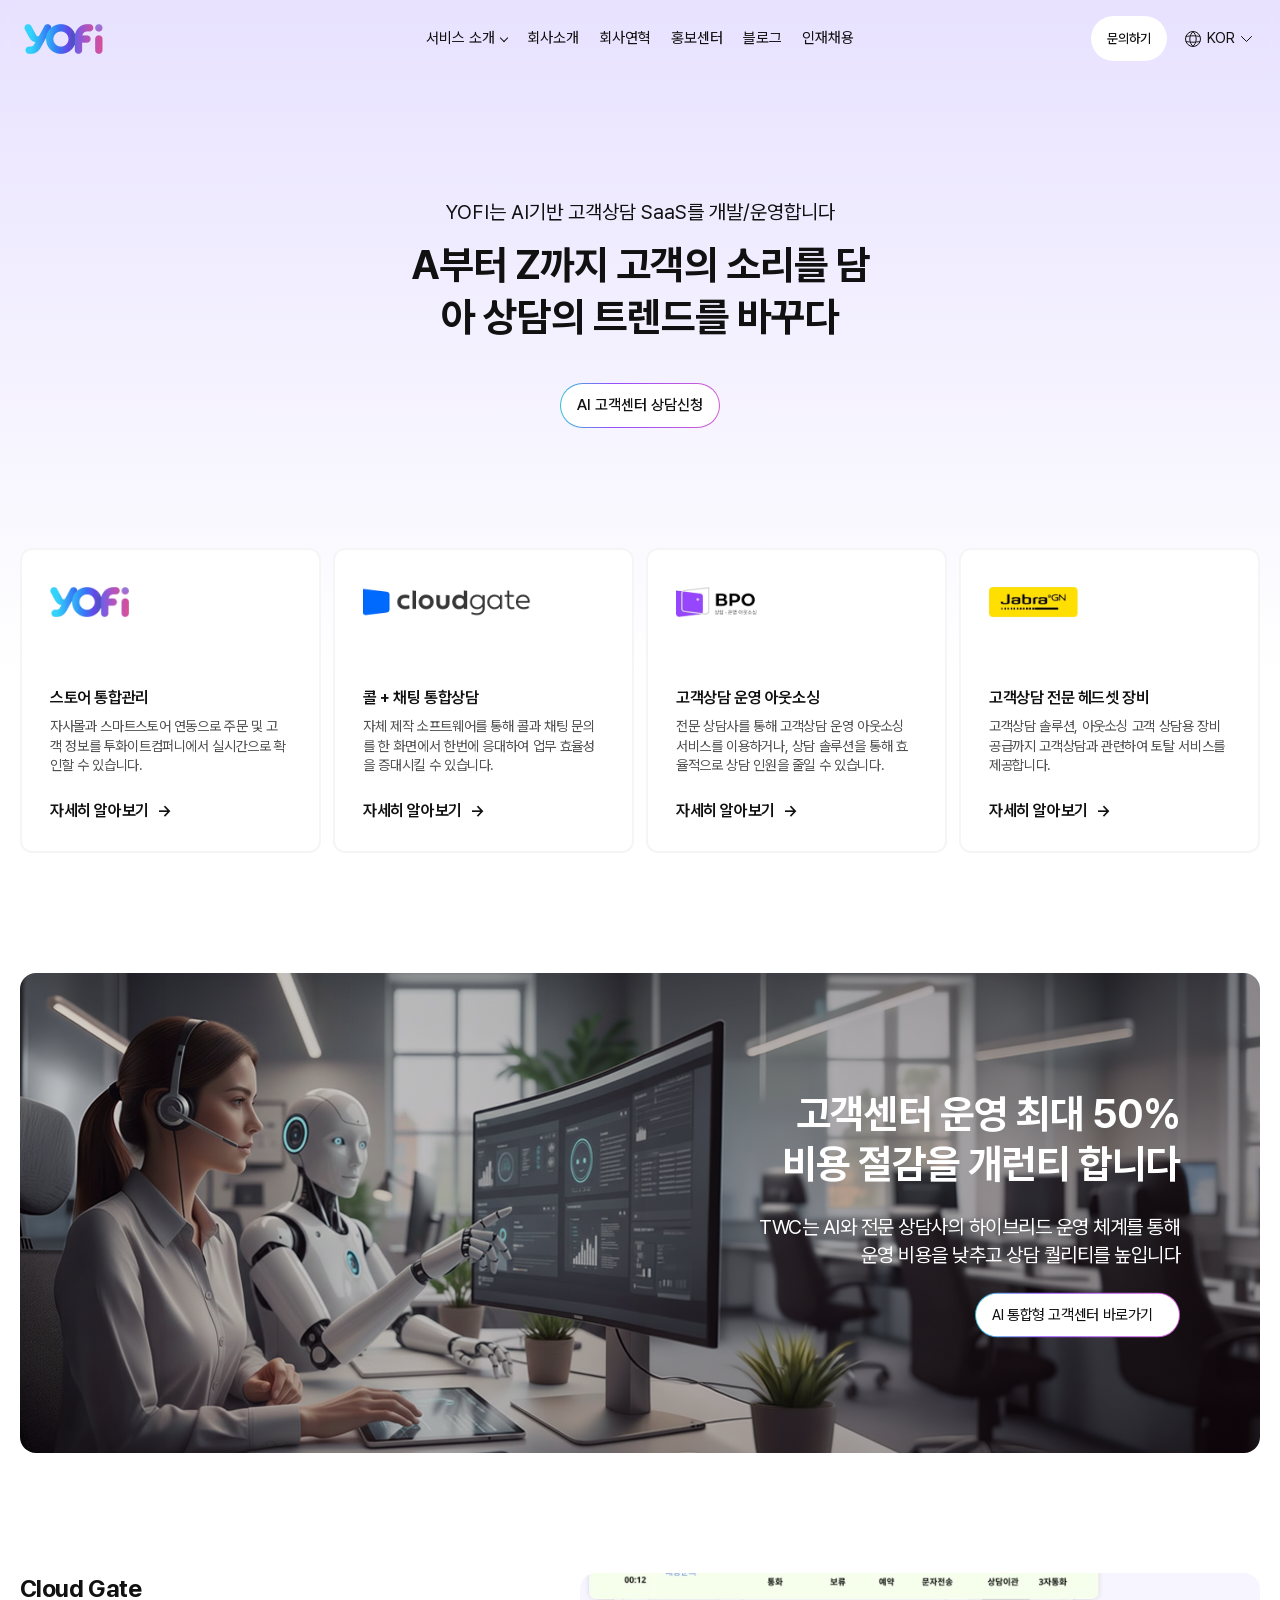
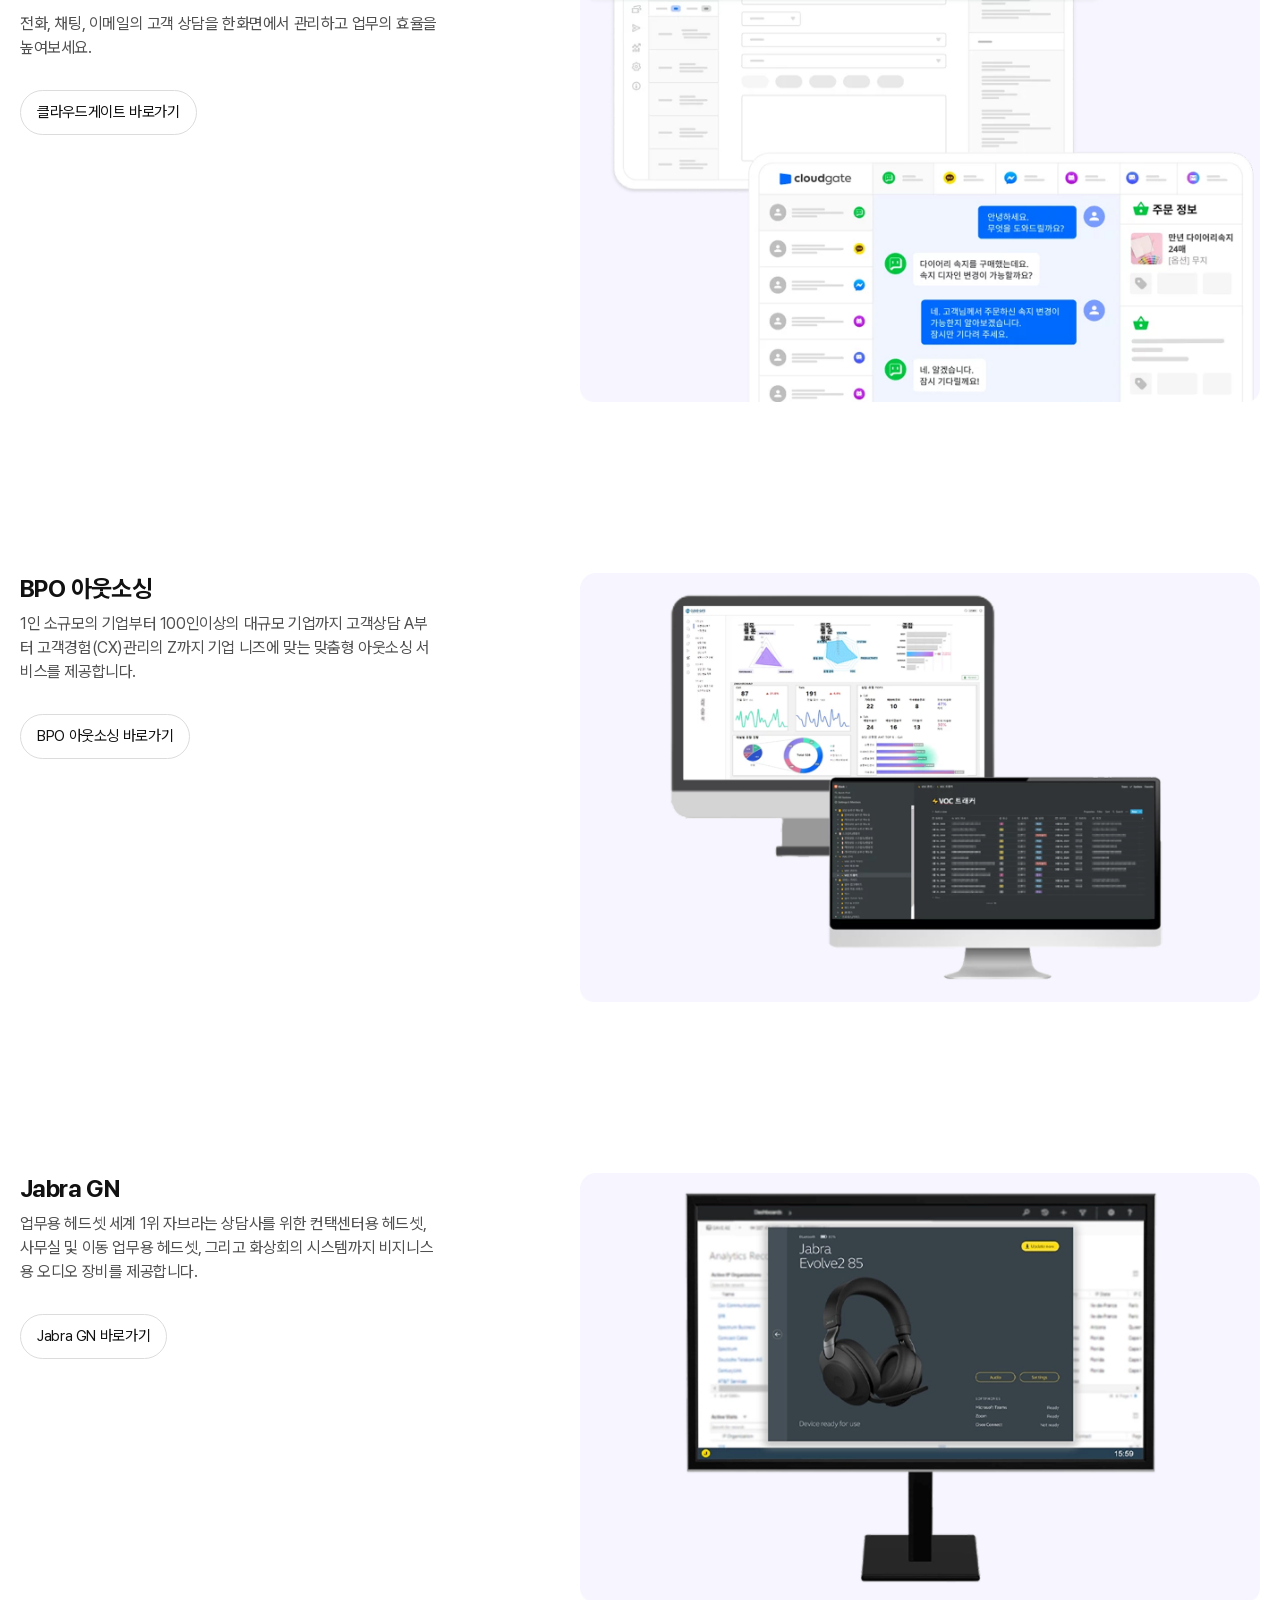
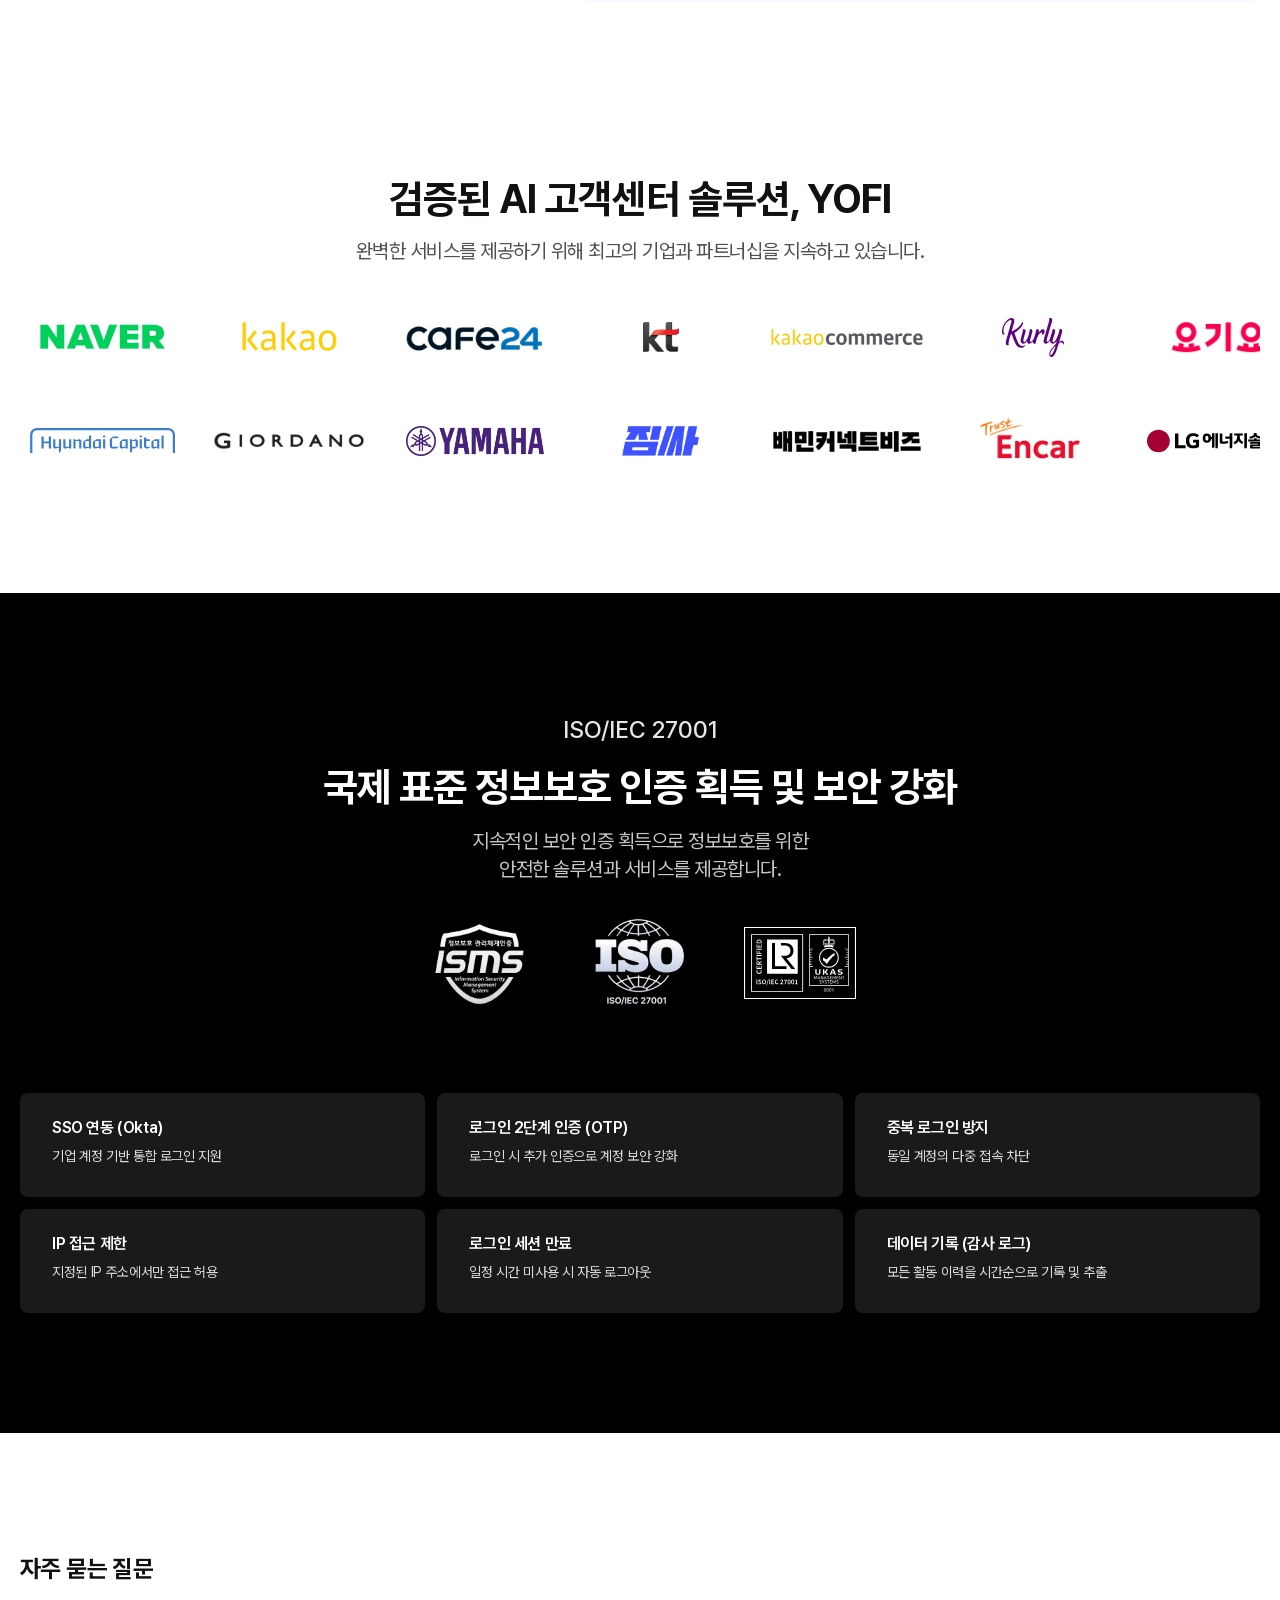
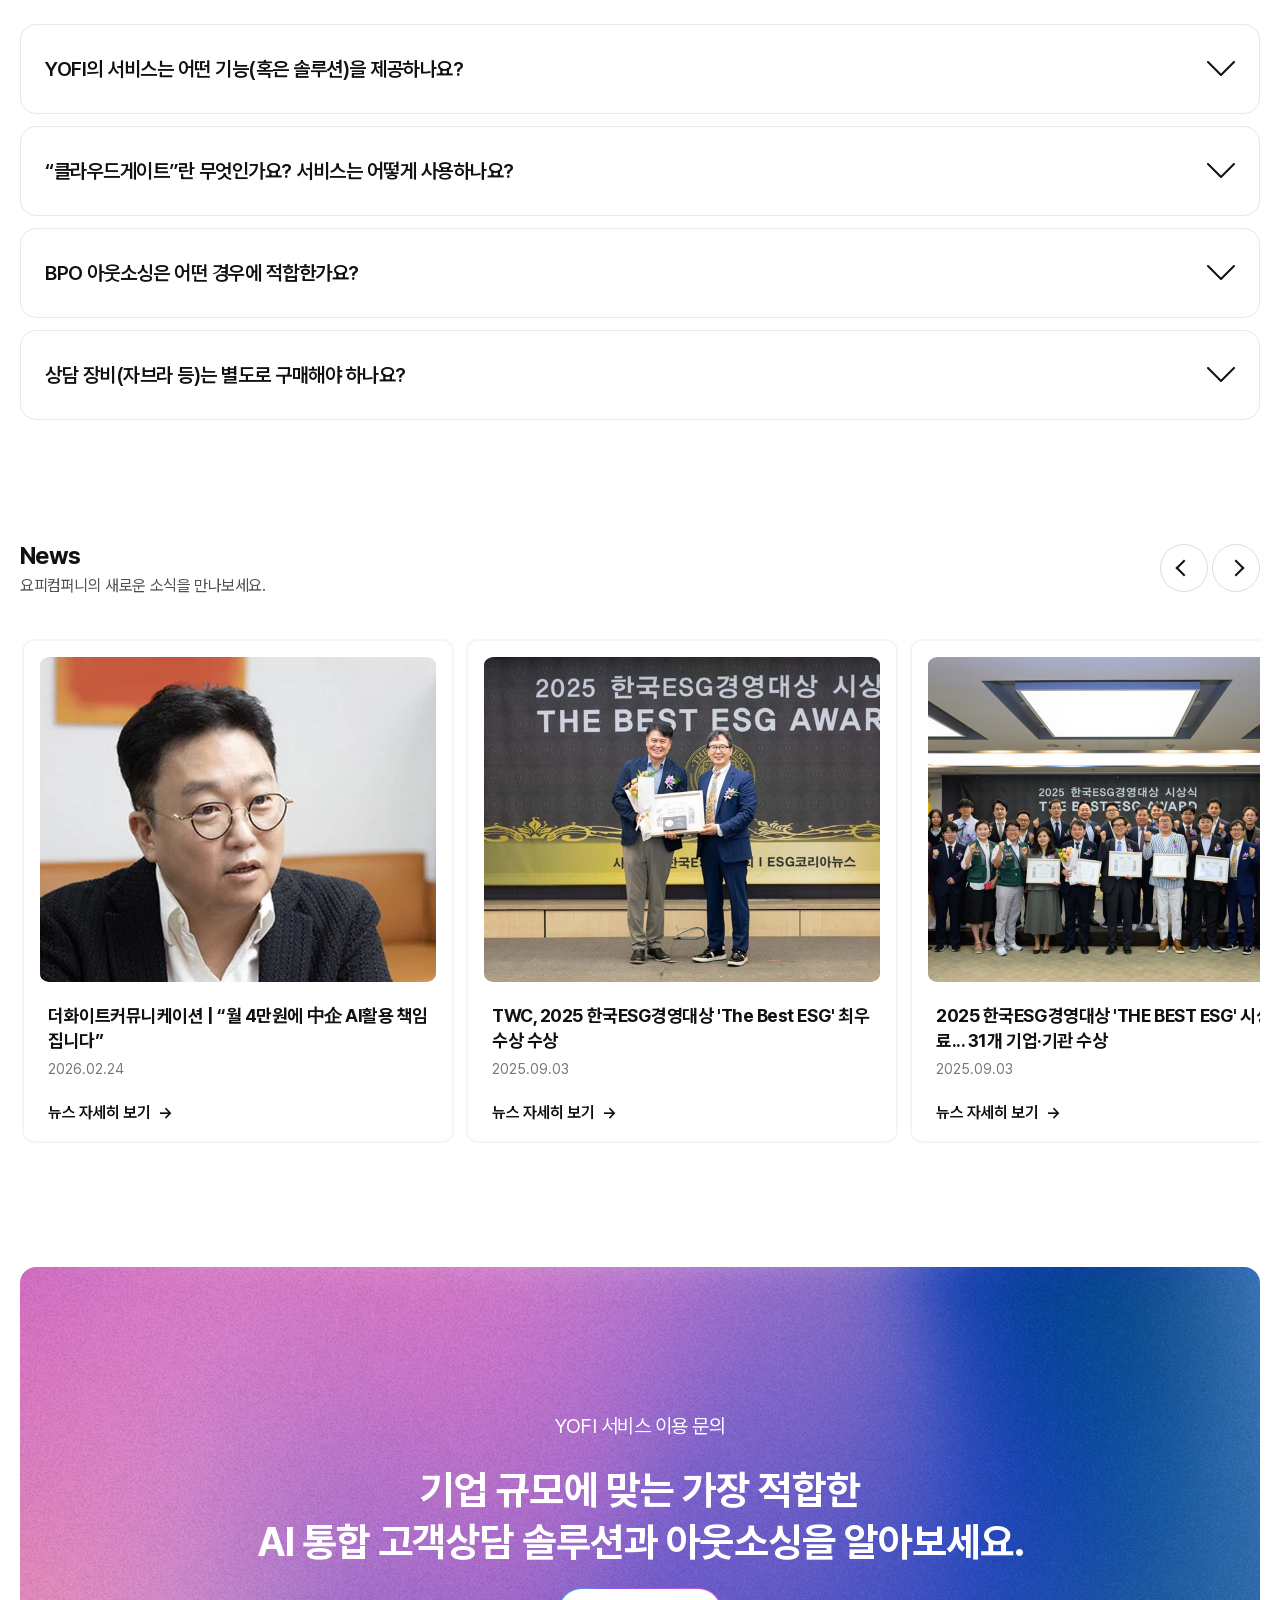
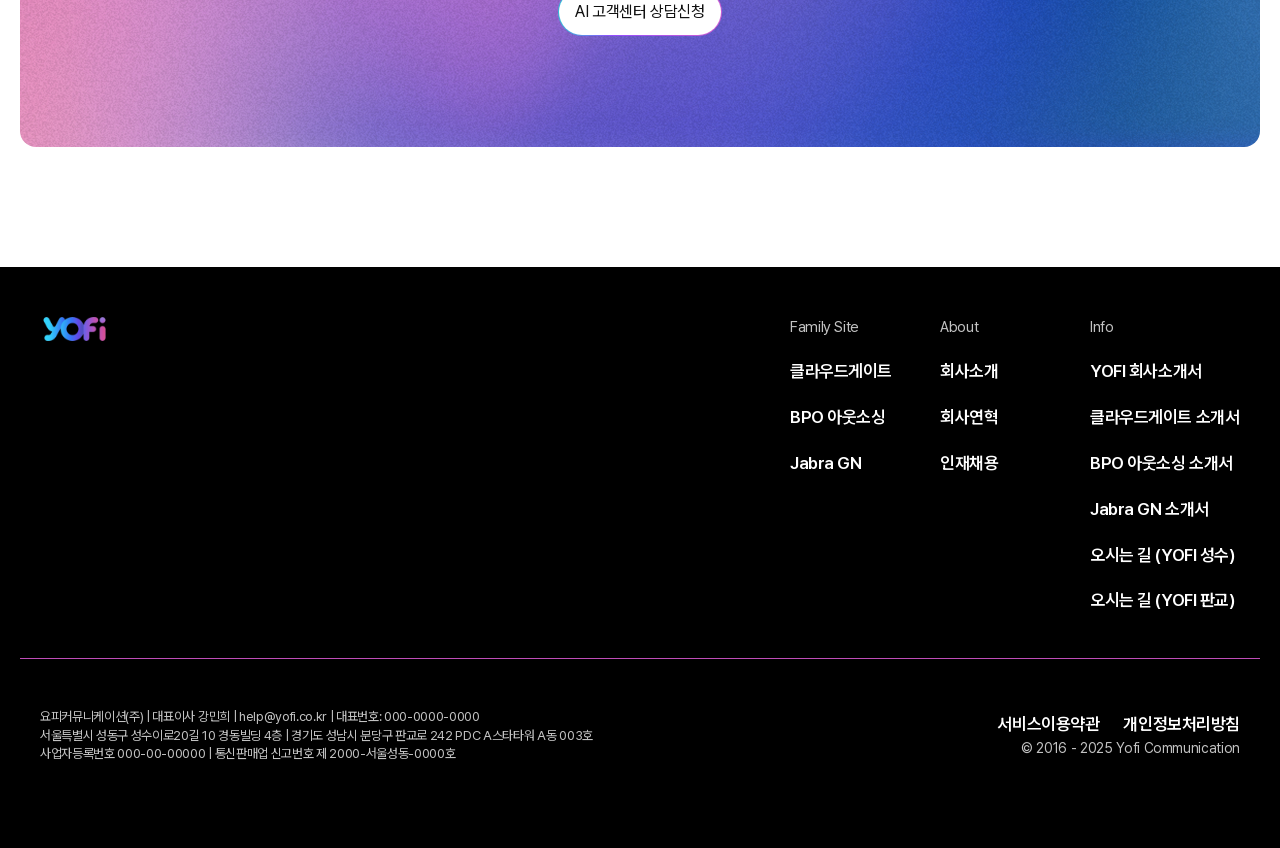
==== commit 2115752a: "4" ====
--- a/html/index.html
+++ b/html/index.html
@@ -290,7 +290,7 @@
                 <span class="security-section__text-mobile">국제 표준 정보보호 인증 획<br><span class="security-section__nowrap">득 및 보안 강화</span></span>
               </h2>
               <p class="type-body">
-                <span class="security-section__text-desktop">지속적인 보안 인증 획득으로 정보 보호를 위한 안전한 솔루션 서비스를 제공합니다.</span>
+                <span class="security-section__text-desktop">지속적인 보안 인증 획득으로 정보보호를 위한<br>안전한 솔루션과 서비스를 제공합니다.</span>
                 <span class="security-section__text-mobile">지속적인 보안 인증 획득으로 정보 보호를 위한<br>안전한 솔루션 서비스를 제공합니다.</span>
               </p>
             </div>
